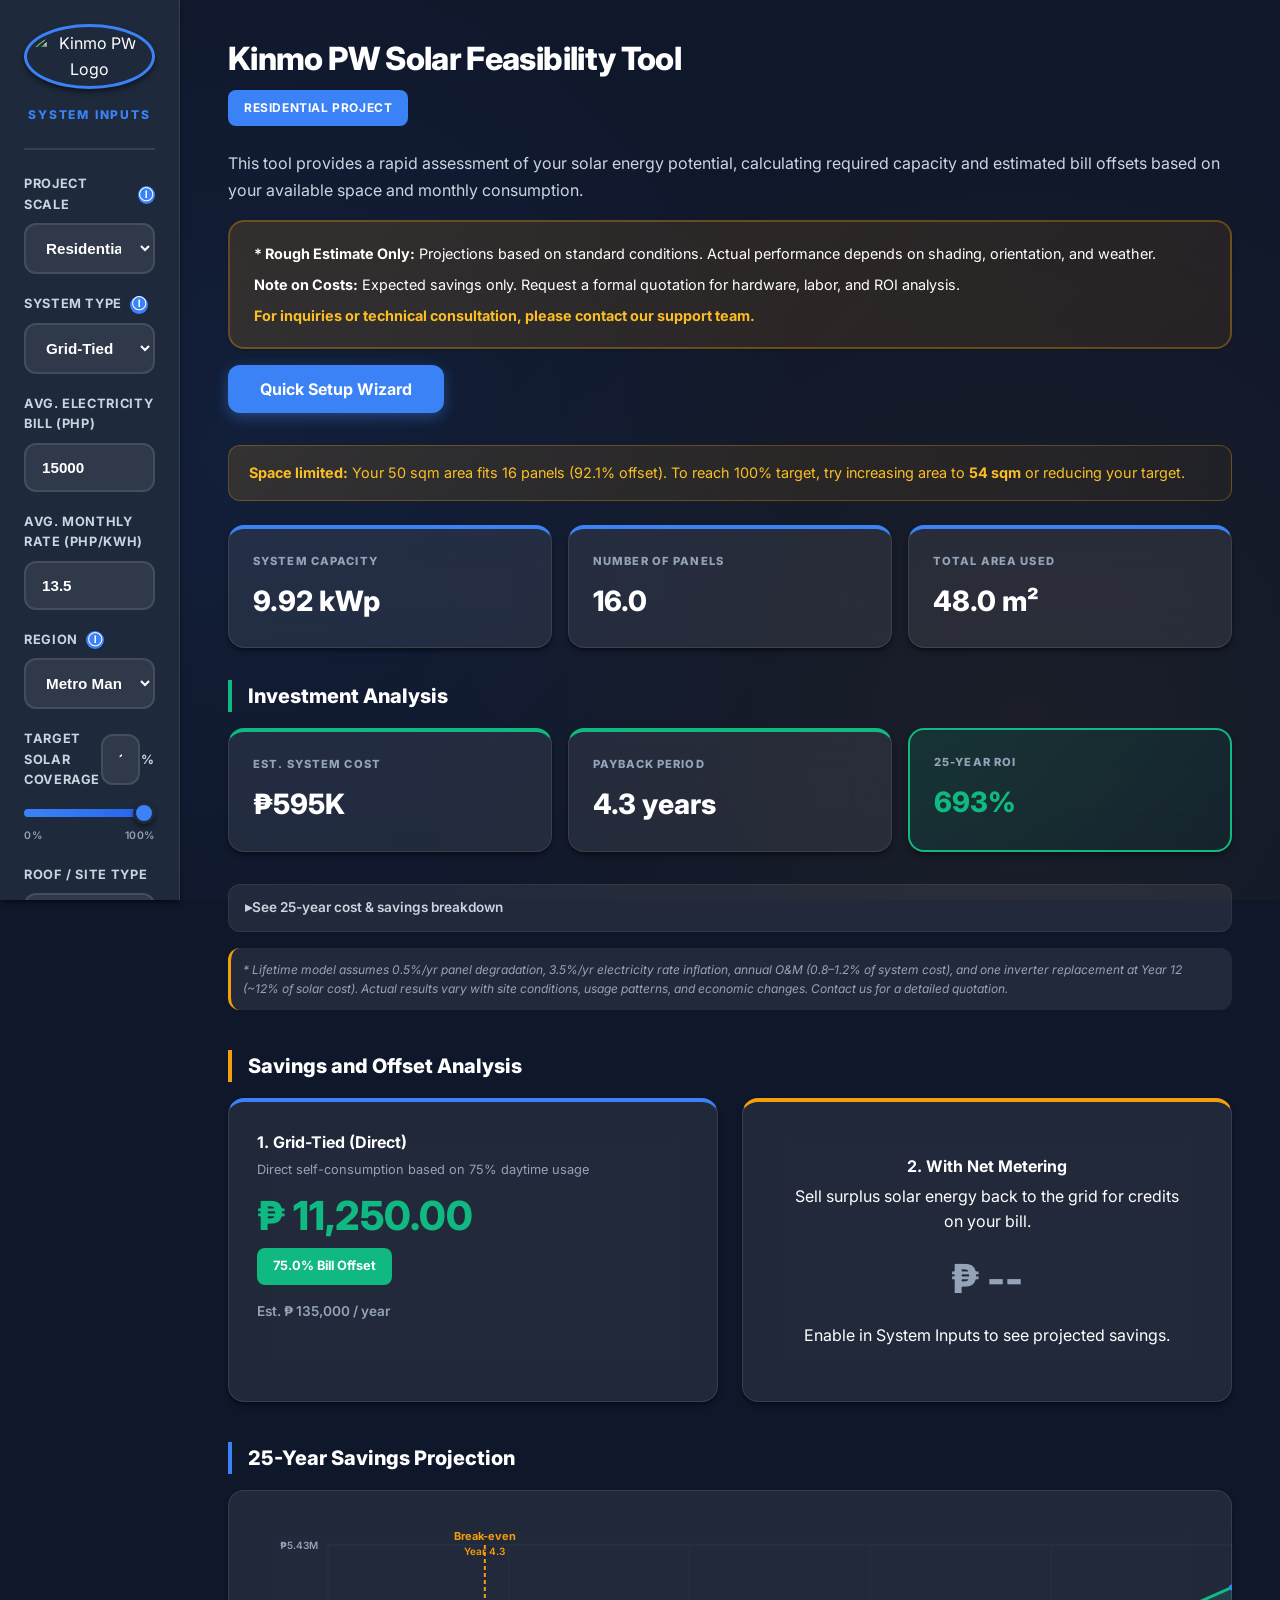
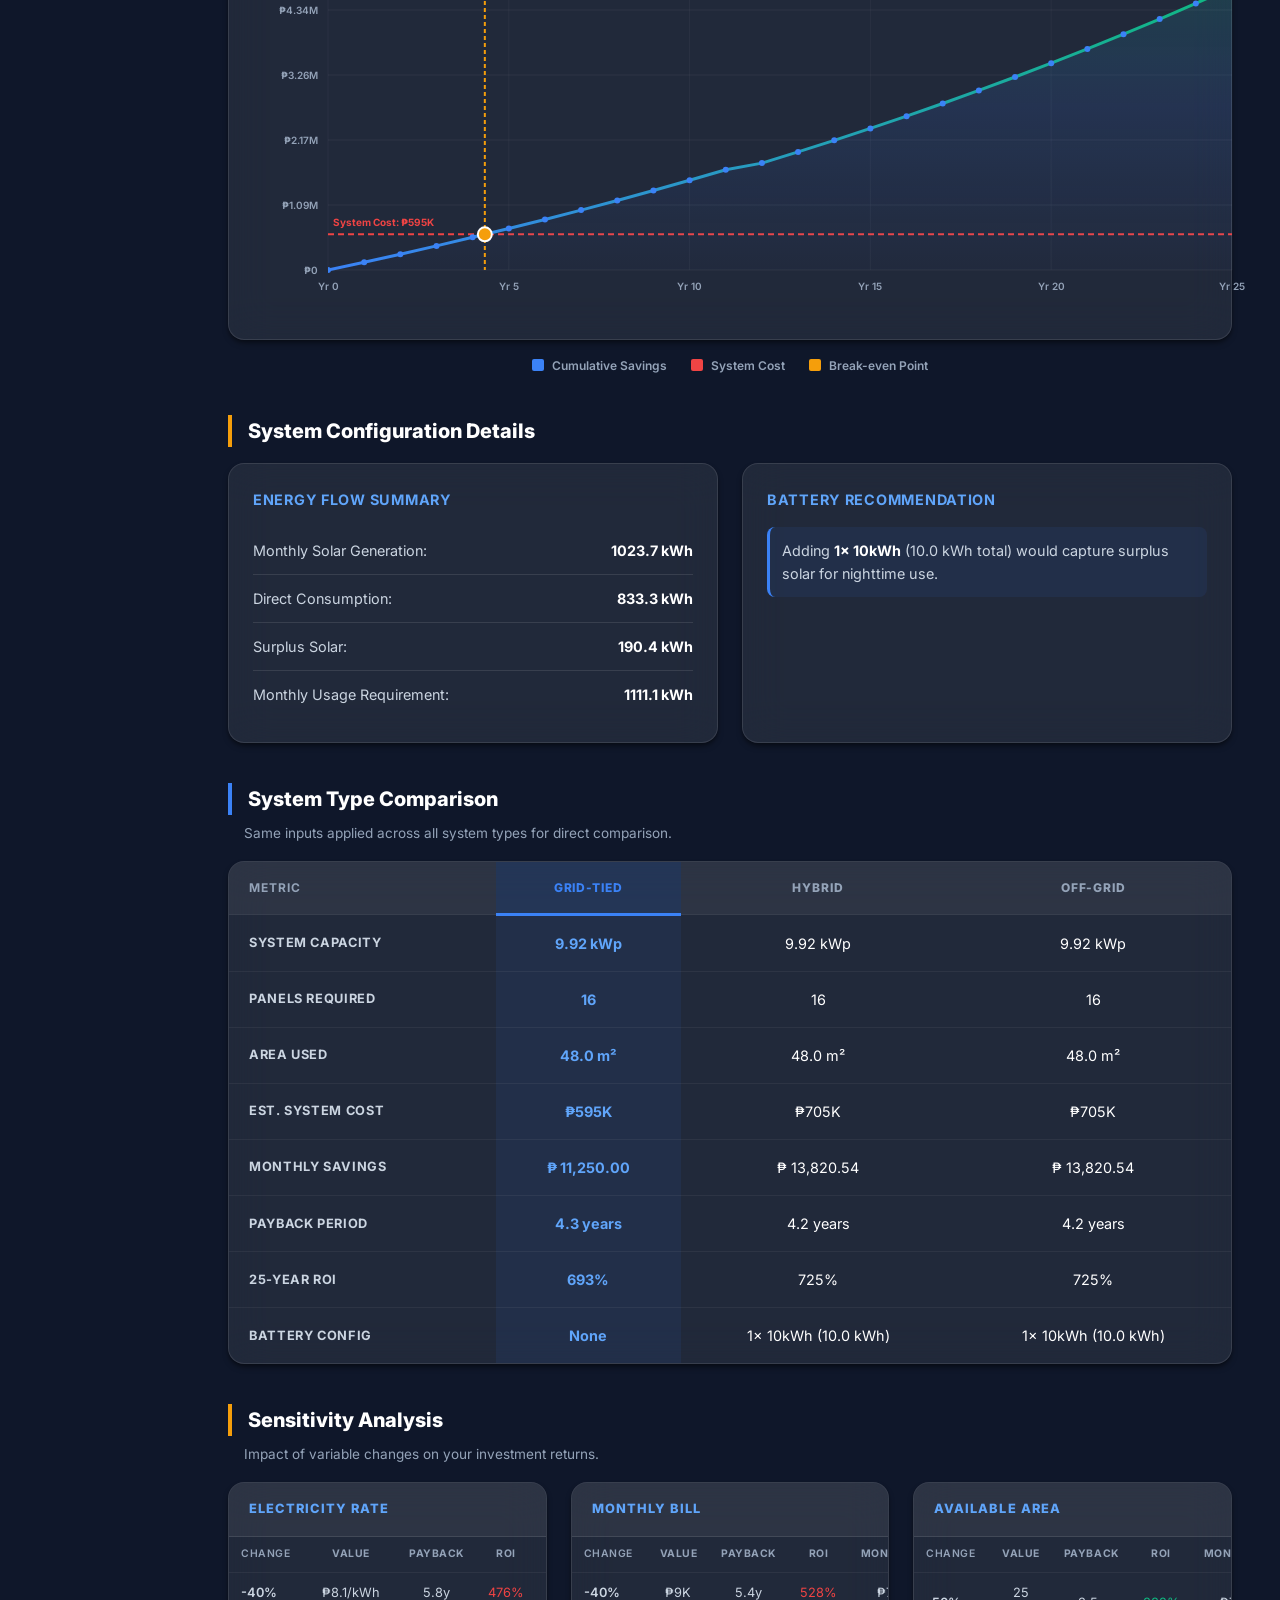
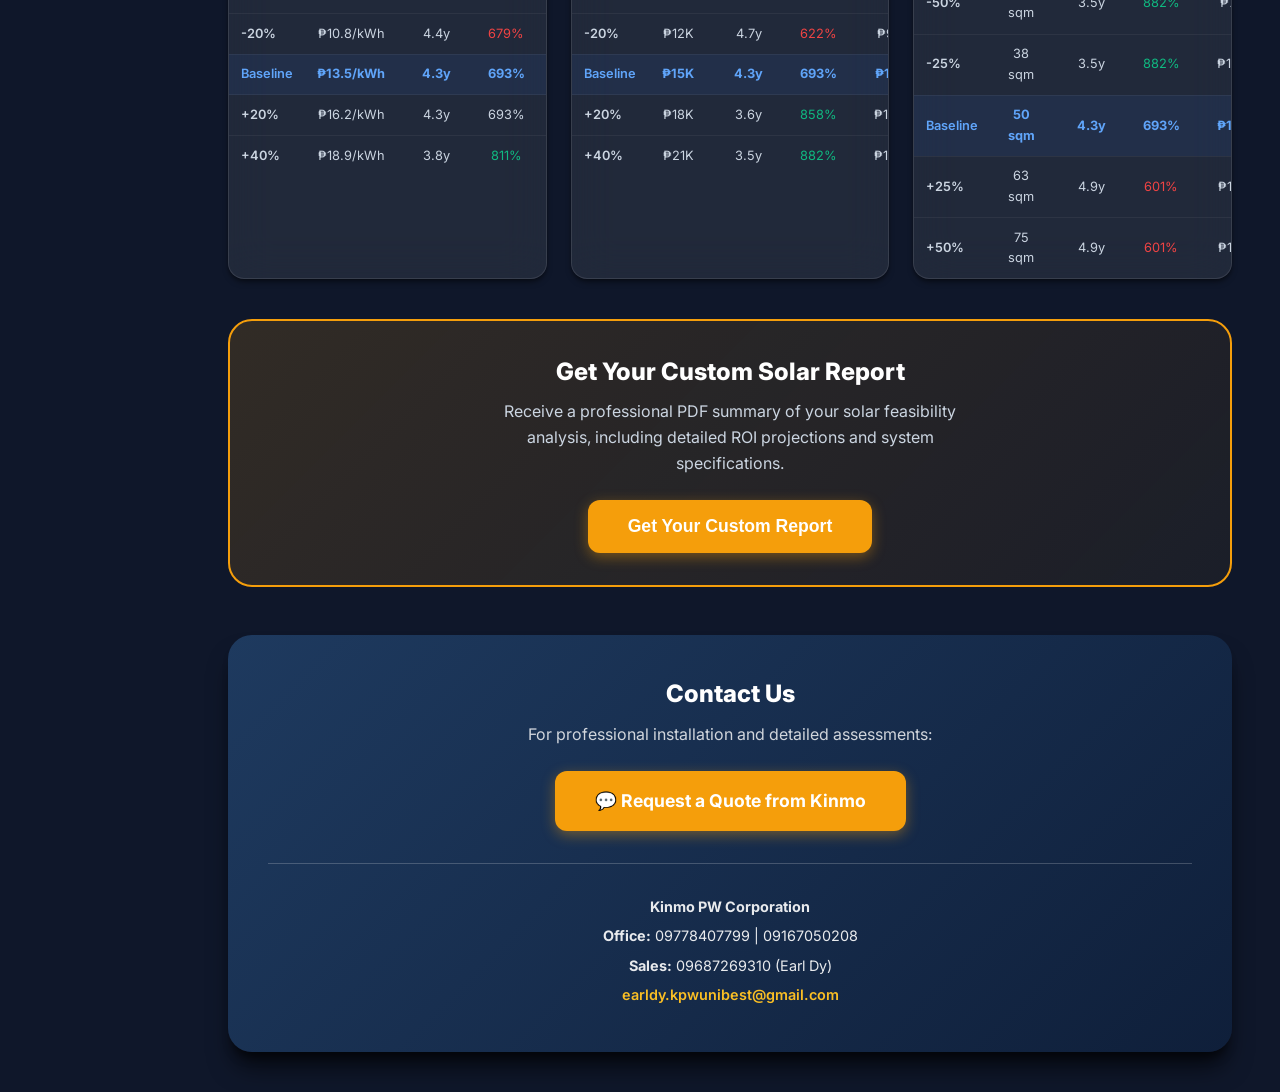
==== index.html @ 160f083a "Add 25-year cost breakdown UI and Regional PSH selector Lifetime breakdown: - New collapsible sectio" ====
<!DOCTYPE html>
<html lang="en">

<head>
    <meta charset="UTF-8">
    <meta name="viewport" content="width=device-width, initial-scale=1.0">
    <title>Solar Feasibility & Requirement Tool | Kinmo PW</title>
    <link rel="preconnect" href="https://fonts.googleapis.com">
    <link rel="preconnect" href="https://fonts.gstatic.com" crossorigin>
    <link href="https://fonts.googleapis.com/css2?family=Inter:wght@300;400;500;600;700;800&display=swap"
        rel="stylesheet">
    <link rel="stylesheet" href="style.css">
    <meta name="description"
        content="Rapid assessment of your solar energy potential, calculating required capacity and estimated bill offsets.">
</head>

<body>
    <div class="sidebar-overlay" id="sidebarOverlay"></div>
    <div class="app-container">
        <!-- Mobile Toggle Button -->
        <button class="mobile-toggle" id="mobileToggle" aria-label="Toggle sidebar">
            ⚙️
        </button>
        <!-- Sidebar -->
        <aside class="sidebar" role="complementary" aria-label="System configuration inputs">
            <div class="sidebar-header">
                <div class="logo-container">
                    <img src="logo.png" alt="Kinmo PW Logo" class="logo">
                </div>
                <h2>System Inputs</h2>
            </div>

            <div class="sidebar-content">
                <div class="input-group">
                    <label for="projectScale">
                        Project Scale
                        <span class="tooltip-icon" tabindex="0" role="button" aria-label="Choose the category that best fits your energy needs" data-tooltip="Choose the category that best fits your energy needs">ⓘ</span>
                    </label>
                    <select id="projectScale" aria-label="Project scale category">
                        <option value="Residential">Residential (up to 20kWp)</option>
                        <option value="C&I">C&I (21-300kWp)</option>
                        <option value="Utility Scale">Utility Scale (>300kWp)</option>
                    </select>
                </div>

                <div class="input-group">
                    <label for="systemType">
                        System Type
                        <span class="tooltip-icon" tabindex="0" role="button" aria-label="Grid-Tied: Connected to utility grid. Hybrid: Grid + Battery. Off-Grid: Fully independent" data-tooltip="Grid-Tied: Connected to utility grid | Hybrid: Grid + Battery | Off-Grid: Fully independent">ⓘ</span>
                    </label>
                    <select id="systemType" aria-label="Solar system type">
                        <option value="Grid-Tied">Grid-Tied</option>
                        <option value="Hybrid">Hybrid</option>
                        <option value="Off-Grid">Off-Grid</option>
                    </select>
                </div>

                <div class="input-group">
                    <label for="bill">Avg. Electricity Bill (PHP)</label>
                    <div class="number-input-wrapper">
                        <input type="number" id="bill" value="15000" step="500" min="0" aria-label="Average monthly electricity bill in Philippine Pesos">
                        <button class="clear-input" data-target="bill" aria-label="Clear bill value">×</button>
                    </div>
                </div>

                <div class="input-group">
                    <label for="rate">Avg. Monthly Rate (PHP/kWh)</label>
                    <div class="number-input-wrapper">
                        <input type="number" id="rate" value="13.5" step="0.1" min="1" aria-label="Average electricity rate per kilowatt-hour">
                        <button class="clear-input" data-target="rate" aria-label="Clear rate value">×</button>
                    </div>
                </div>

                <div class="input-group">
                    <label for="region">
                        Region
                        <span class="tooltip-icon" tabindex="0" role="button" aria-label="Affects peak sun hours used in solar generation calculations" data-tooltip="Affects peak sun hours (PSH) used in solar generation calculations">ⓘ</span>
                    </label>
                    <select id="region" aria-label="Project region for solar irradiance">
                        <option value="metro_manila">Metro Manila (PSH 4.3)</option>
                        <option value="northern_luzon">Northern Luzon (PSH 4.3)</option>
                        <option value="cordillera">Baguio / Cordillera (PSH 3.8)</option>
                        <option value="central_luzon">Central Luzon (PSH 4.4)</option>
                        <option value="southern_luzon">Southern Luzon (PSH 4.5)</option>
                        <option value="visayas">Visayas (PSH 4.8)</option>
                        <option value="mindanao">Mindanao (PSH 5.0)</option>
                    </select>
                </div>

                <div class="input-group" id="solarTargetGroup">
                    <label for="solarTarget">Target Solar Coverage <input type="number" id="solarTargetVal" class="inline-range-input" value="100" min="0" max="100" step="1" aria-label="Target solar coverage value">%</label>
                    <input type="range" id="solarTarget" min="0" max="100" value="100" aria-label="Target solar coverage percentage" aria-valuemin="0" aria-valuemax="100" aria-valuenow="100">
                    <div class="range-labels"><span>0%</span><span>100%</span></div>
                    <div class="info-box hidden" id="offGridInfo">Off-Grid systems require 100% target coverage.</div>
                </div>

                <div class="input-group">
                    <label for="roofType">Roof / Site Type</label>
                    <select id="roofType" aria-label="Building or site type for area estimation">
                        <option value="custom">I know my area</option>
                        <option value="bungalow">Bungalow (~80 sqm)</option>
                        <option value="2story">2-Story House (~50 sqm)</option>
                        <option value="townhouse">Townhouse (~35 sqm)</option>
                        <option value="condo">Apartment / Condo (~20 sqm)</option>
                    </select>
                </div>
                <div class="input-group">
                    <label for="area">Available Roof/Land Area (sqm)</label>
                    <div class="number-input-wrapper">
                        <input type="number" id="area" value="50" step="5" min="0" aria-label="Available installation area in square meters">
                        <button class="clear-input" data-target="area" aria-label="Clear area value">×</button>
                    </div>
                    <small class="help-text" id="recommendedArea"></small>
                </div>

                <div class="input-group">
                    <label for="wattage">
                        PV Module Wattage (Wp)
                        <span class="tooltip-icon" tabindex="0" role="button" aria-label="Power rating of each solar panel. Modern panels typically range from 400-700W" data-tooltip="Power rating of each solar panel. Modern panels typically range from 400-700W">ⓘ</span>
                    </label>
                    <input type="number" id="wattage" value="620" step="10" min="100" aria-label="Solar panel wattage in watts peak">
                </div>

                <div class="input-group" id="daytimeLoadGroup">
                    <label for="daytimeLoad">Daytime Load Split <input type="number" id="daytimeLoadVal" class="inline-range-input" value="75" min="0" max="100" step="1" aria-label="Daytime load split value">%</label>
                    <input type="range" id="daytimeLoad" min="0" max="100" value="75" aria-label="Percentage of electricity used during daytime" aria-valuemin="0" aria-valuemax="100" aria-valuenow="75">
                    <div class="range-labels"><span>0%</span><span>100%</span></div>
                    <small class="help-text">Percentage of usage during sun hours (8am-4pm).</small>
                </div>

                <div class="input-group hidden" id="shiftGroup">
                    <label>Operating Shifts</label>
                    <div class="shift-selector" role="radiogroup" aria-label="Number of operating shifts">
                        <div class="shift-option active" data-shift="1" tabindex="0" role="radio" aria-checked="true" aria-label="1 shift, 8 hours">
                            1 Shift
                            <small>8 hours</small>
                        </div>
                        <div class="shift-option" data-shift="2" tabindex="0" role="radio" aria-checked="false" aria-label="2 shifts, 16 hours">
                            2 Shifts
                            <small>16 hours</small>
                        </div>
                        <div class="shift-option" data-shift="3" tabindex="0" role="radio" aria-checked="false" aria-label="3 shifts, 24 hours">
                            3 Shifts
                            <small>24 hours</small>
                        </div>
                    </div>
                    <small class="help-text">1 shift typically starts at 6am. Percentages account for peak sun hours (8am-4pm) plus extended generation during late afternoon that continues post-shift.</small>
                </div>

                <div class="info-panel panel-size">
                    <p>Panel Size: <strong>3.0 sqm</strong></p>
                    <small>(Includes spacing and constraints)</small>
                </div>

                <!-- Battery Section -->
                <div id="batterySection" class="hidden">
                    <hr>
                    <h3>Battery Configuration</h3>
                    <div class="input-group">
                        <label for="backupHours">Backup Duration <input type="number" id="backupHoursVal" class="inline-range-input" value="4" min="1" max="24" step="1" aria-label="Backup duration value"> Hours</label>
                        <input type="range" id="backupHours" min="1" max="24" value="4" aria-label="Battery backup duration in hours" aria-valuemin="1" aria-valuemax="24" aria-valuenow="4">
                        <div class="range-labels"><span>1h</span><span>24h</span></div>
                    </div>
                    <div class="input-group hidden">
                        <label for="batteryUnit">Battery Unit Size</label>
                        <select id="batteryUnit" aria-label="Battery unit size"></select>
                    </div>
                    <small class="help-text" style="display:block; margin-top:-0.5rem;">System automatically selects optimal battery configuration.</small>
                </div>

                <!-- Advanced Features -->
                <div id="advancedSection">
                    <hr>
                    <h3>Advanced Features</h3>
                    <div class="checkbox-group">
                        <input type="checkbox" id="enableNetMetering" aria-label="Enable net metering to sell surplus power back to the grid">
                        <label for="enableNetMetering">Enable Net Metering</label>
                    </div>
                    <div class="input-group hidden" id="genChargeGroup">
                        <label for="genCharge">Avg. Generation Charge (PHP/kWh)</label>
                        <input type="number" id="genCharge" value="5.5" step="0.1" min="0" aria-label="Average generation charge rate">
                        <small class="help-text">Rate utility buys your excess power.</small>
                    </div>
                </div>

                <!-- Action Buttons -->
                <div class="sidebar-actions">
                    <button class="btn-reset" id="btnReset" aria-label="Reset all inputs to default values">Reset to Defaults</button>
                    <button class="btn-share" id="btnShare" aria-label="Copy shareable link to clipboard">Share Config</button>
                </div>
            </div>
        </aside>

        <!-- Main Content -->
        <main class="main-content" role="main">
            <header class="main-header">
                <h1>Kinmo PW Solar Feasibility Tool</h1>
                <div class="project-tag" id="displayProjectScale">Residential Project</div>
            </header>

            <div class="intro-box">
                <p>This tool provides a rapid assessment of your solar energy potential, calculating required capacity
                    and estimated bill offsets based on your available space and monthly consumption.</p>

                <div class="alert-box warning">
                    <p><strong>* Rough Estimate Only:</strong> Projections based on standard conditions. Actual
                        performance depends on shading, orientation, and weather.</p>
                    <p><strong>Note on Costs:</strong> Expected savings only. Request a formal quotation for hardware,
                        labor, and ROI analysis.</p>
                    <p class="contact-highlight">For inquiries or technical consultation, please contact our support
                        team.</p>
                </div>
                <button class="btn-wizard" id="btnWizard" aria-label="Open quick setup wizard">Quick Setup Wizard</button>
            </div>

            <div id="statusAlerts" aria-live="polite" role="status"></div>

            <!-- Primary Metrics -->
            <div class="metrics-grid">
                <div class="metric-card">
                    <span class="metric-label">System Capacity</span>
                    <span class="metric-value" id="resCapacity">0.00 kWp</span>
                </div>
                <div class="metric-card">
                    <span class="metric-label">Number of Panels</span>
                    <span class="metric-value" id="resPanels">0</span>
                </div>
                <div class="metric-card">
                    <span class="metric-label">Total Area Used</span>
                    <span class="metric-value" id="resArea">0.0 m²</span>
                </div>
                <div class="metric-card hidden" id="resStorageCard">
                    <span class="metric-label">Total Storage</span>
                    <span class="metric-value" id="resStorage">0.0 kWh</span>
                </div>
            </div>

            <!-- Investment Analysis -->
            <section class="roi-section">
                <h3>Investment Analysis</h3>
                <div class="metrics-grid roi-grid">
                    <div class="metric-card roi-card">
                        <span class="metric-label">Est. System Cost</span>
                        <span class="metric-value" id="resSystemCost">₱0</span>
                        <small class="cost-breakdown hidden" id="resCostBreakdown"></small>
                    </div>
                    <div class="metric-card roi-card">
                        <span class="metric-label">Payback Period</span>
                        <span class="metric-value" id="resPayback">0 years</span>
                    </div>
                    <div class="metric-card roi-card highlight">
                        <span class="metric-label">25-Year ROI</span>
                        <span class="metric-value" id="resROI">0%</span>
                    </div>
                </div>
                <details class="lifetime-breakdown" id="lifetimeBreakdown">
                    <summary>See 25-year cost & savings breakdown</summary>
                    <div class="breakdown-grid" id="breakdownContent"></div>
                </details>
                <p class="roi-disclaimer">* Lifetime model assumes 0.5%/yr panel degradation, 3.5%/yr electricity rate inflation, annual O&amp;M (0.8–1.2% of system cost), and one inverter replacement at Year 12 (~12% of solar cost). Actual results vary with site conditions, usage patterns, and economic changes. Contact us for a detailed quotation.</p>
            </section>

            <section class="analysis-section">
                <h3>Savings and Offset Analysis</h3>
                <div class="results-grid">
                    <div class="result-card primary" id="cardScenario1">
                        <h4 id="sc1Title">1. Grid-Tied (Direct)</h4>
                        <p class="sc-desc" id="sc1Desc">Direct self-consumption based on 30% daytime load</p>
                        <div class="savings-value" id="sc1Monthly">₱ 0.00</div>
                        <div class="offset-badge" id="sc1Offset">0.0% Bill Offset</div>
                        <div class="yearly-est" id="sc1Yearly">Est. ₱ 0 / year</div>
                    </div>

                    <div class="result-card secondary" id="cardScenario2">
                        <div id="sc2Active">
                            <h4 id="sc2Title">2. With Net Metering</h4>
                            <p class="sc-desc" id="sc2Desc">Exporting surplus energy to the grid</p>
                            <div class="savings-value" id="sc2Monthly">₱ 0.00</div>
                            <div class="offset-badge" id="sc2Offset">0.0% Total Offset</div>
                            <div class="yearly-est" id="sc2Yearly">Est. ₱ 0 / year</div>
                        </div>
                        <div id="sc2Disabled" class="disabled-msg hidden">
                            <h4>2. With Net Metering</h4>
                            <p>Sell surplus solar energy back to the grid for credits on your bill.</p>
                            <div class="savings-placeholder">₱ --</div>
                            <p>Enable in System Inputs to see projected savings.</p>
                        </div>
                        <div id="sc2OffGrid" class="off-grid-msg hidden">
                            <h4>Off-Grid System Note</h4>
                            <p>Full independence from the grid. No utility connection needed.</p>
                            <div class="off-grid-badge">Off-Grid</div>
                            <p>Relies 100% on PV + Battery storage.</p>
                        </div>
                    </div>
                </div>
            </section>

            <!-- Savings Projection Chart -->
            <section class="chart-section" id="chartSection">
                <h3>25-Year Savings Projection</h3>
                <div class="chart-container">
                    <canvas id="savingsChart" aria-label="Chart showing cumulative savings vs system cost over 15 years" role="img"></canvas>
                </div>
                <div class="chart-legend">
                    <span class="legend-item legend-savings">Cumulative Savings</span>
                    <span class="legend-item legend-cost">System Cost</span>
                    <span class="legend-item legend-breakeven">Break-even Point</span>
                </div>
            </section>

            <section class="details-section">
                <h3>System Configuration Details</h3>
                <div class="details-grid">
                    <div class="details-box">
                        <h5>Energy Flow Summary</h5>
                        <ul>
                            <li>Monthly Solar Generation: <strong id="detMonthlyGen">0.0 kWh</strong></li>
                            <li>Direct Consumption: <strong id="detDirectCons">0.0 kWh</strong></li>
                            <li id="detSurplusRow">Surplus Solar: <strong id="detSurplus">0.0 kWh</strong></li>
                            <li>Monthly Usage Requirement: <strong id="detMonthlyReq">0.0 kWh</strong></li>
                        </ul>
                    </div>
                    <div class="details-box">
                        <h5 id="detConfigTitle">Battery Recommendation</h5>
                        <div id="detConfigContent"></div>
                    </div>
                </div>
            </section>

            <!-- System Comparison -->
            <section class="comparison-section" id="comparisonSection">
                <h3>System Type Comparison</h3>
                <p class="section-subtitle">Same inputs applied across all system types for direct comparison.</p>
                <div class="comparison-table-wrapper">
                    <table class="comparison-table" id="comparisonTable" role="table" aria-label="Comparison of Grid-Tied, Hybrid, and Off-Grid system types">
                        <thead>
                            <tr>
                                <th scope="col">Metric</th>
                                <th scope="col" id="compColGridTied">Grid-Tied</th>
                                <th scope="col" id="compColHybrid">Hybrid</th>
                                <th scope="col" id="compColOffGrid">Off-Grid</th>
                            </tr>
                        </thead>
                        <tbody id="comparisonBody"></tbody>
                    </table>
                </div>
            </section>

            <!-- Sensitivity Analysis -->
            <section class="sensitivity-section" id="sensitivitySection">
                <h3>Sensitivity Analysis</h3>
                <p class="section-subtitle">Impact of variable changes on your investment returns.</p>
                <div class="sensitivity-grid" id="sensitivityGrid"></div>
            </section>

            <!-- Get Custom Report CTA -->
            <section class="report-cta-section">
                <div class="report-cta-box">
                    <h3>Get Your Custom Solar Report</h3>
                    <p>Receive a professional PDF summary of your solar feasibility analysis, including detailed ROI projections and system specifications.</p>
                    <button class="btn-report" id="btnGetReport">
                        Get Your Custom Report
                    </button>
                </div>
            </section>

            <footer class="app-footer">
                <h3>Contact Us</h3>
                <p>For professional installation and detailed assessments:</p>
                <a href="https://www.facebook.com/messages/t/kinmopwcorporation?text=Hello!%20I%20used%20your%20Solar%20Feasibility%20Tool%20and%20would%20like%20to%20request%20a%20quote."
                    class="btn-cta" target="_blank" rel="noopener noreferrer">
                    💬 Request a Quote from Kinmo
                </a>
                <div class="contact-info">
                    <p><strong>Kinmo PW Corporation</strong></p>
                    <p><strong>Office:</strong> 09778407799 | 09167050208</p>
                    <p><strong>Sales:</strong> 09687269310 (Earl Dy)</p>
                    <p><a href="mailto:earldy.kpwunibest@gmail.com">earldy.kpwunibest@gmail.com</a></p>
                </div>
            </footer>
        </main>
    </div>

    <!-- Report Request Modal -->
    <div class="modal-overlay" id="reportModal" role="dialog" aria-modal="true" aria-labelledby="modalTitle">
        <div class="modal-content">
            <button class="modal-close" id="modalClose" aria-label="Close modal">&times;</button>
            <h3 id="modalTitle">Get Your Custom Solar Report</h3>
            <p>Enter your details below and we'll send you a professional PDF summary of your solar feasibility analysis.</p>
            <form id="reportForm">
                <!-- Honeypot field - hidden from real users -->
                <div class="sr-only" aria-hidden="true">
                    <label for="website_url">Website</label>
                    <input type="text" id="website_url" name="website_url" tabindex="-1" autocomplete="off">
                </div>
                <div class="form-group">
                    <label for="customerName">Full Name *</label>
                    <input type="text" id="customerName" name="customerName" required placeholder="Juan Dela Cruz">
                </div>
                <div class="form-group">
                    <label for="customerEmail">Email Address *</label>
                    <input type="email" id="customerEmail" name="customerEmail" required placeholder="juan@example.com">
                </div>
                <div class="form-group">
                    <label for="customerPhone">Phone Number</label>
                    <input type="tel" id="customerPhone" name="customerPhone" placeholder="09XX XXX XXXX">
                </div>
                <div class="form-group">
                    <label for="customerLocation">Location / City</label>
                    <input type="text" id="customerLocation" name="customerLocation" placeholder="Manila, Philippines">
                </div>
                <div class="form-actions">
                    <button type="submit" class="btn-submit" id="btnSubmitReport">
                        <span id="btnSubmitText">Send My Report</span>
                        <span id="btnSubmitLoading" class="hidden">Generating...</span>
                    </button>
                </div>
                <p class="form-disclaimer">By submitting, you agree to be contacted by Kinmo PW regarding your solar inquiry.</p>
            </form>
            <div id="reportSuccess" class="hidden">
                <div class="success-icon">&#10004;</div>
                <h4>Report Sent Successfully!</h4>
                <p>Check your email for your custom solar feasibility report. Our team may also reach out to discuss your project.</p>
                <button class="btn-close-modal" id="btnCloseSuccess">Close</button>
            </div>
        </div>
    </div>

    <!-- Setup Wizard Modal -->
    <div class="modal-overlay wizard-overlay" id="wizardModal" role="dialog" aria-modal="true" aria-labelledby="wizardTitle">
        <div class="wizard-content">
            <button class="modal-close wizard-close" id="wizardClose" aria-label="Close wizard">&times;</button>
            <h3 id="wizardTitle">Quick Setup Wizard</h3>

            <div class="wizard-progress" role="progressbar" aria-valuemin="1" aria-valuemax="6" aria-valuenow="1">
                <div class="wizard-progress-bar" id="wizardProgressBar"></div>
                <div class="wizard-steps-indicator">
                    <span class="wizard-dot active" data-step="1">1</span>
                    <span class="wizard-dot" data-step="2">2</span>
                    <span class="wizard-dot" data-step="3">3</span>
                    <span class="wizard-dot" data-step="4">4</span>
                    <span class="wizard-dot" data-step="5">5</span>
                    <span class="wizard-dot" data-step="6">6</span>
                </div>
            </div>

            <!-- Step 1: Project Scale -->
            <div class="wizard-step active" id="wizStep1" role="group" aria-labelledby="wizStep1Title">
                <h4 id="wizStep1Title">What type of project is this?</h4>
                <p>Select the scale that best matches your energy needs.</p>
                <div class="wizard-options">
                    <button class="wizard-option selected" data-field="projectScale" data-value="Residential">
                        <strong>Residential</strong>
                        <small>Up to 20kWp — homes and small buildings</small>
                    </button>
                    <button class="wizard-option" data-field="projectScale" data-value="C&I">
                        <strong>Commercial & Industrial</strong>
                        <small>21-300kWp — offices, factories, warehouses</small>
                    </button>
                    <button class="wizard-option" data-field="projectScale" data-value="Utility Scale">
                        <strong>Utility Scale</strong>
                        <small>>300kWp — large-scale solar farms</small>
                    </button>
                </div>
            </div>

            <!-- Step 2: System Type -->
            <div class="wizard-step" id="wizStep2" role="group" aria-labelledby="wizStep2Title">
                <h4 id="wizStep2Title">Choose your system type</h4>
                <p>How do you want your solar system configured?</p>
                <div class="wizard-options">
                    <button class="wizard-option selected" data-field="systemType" data-value="Grid-Tied">
                        <strong>Grid-Tied</strong>
                        <small>Connected to utility grid, lowest cost, no battery needed</small>
                    </button>
                    <button class="wizard-option" data-field="systemType" data-value="Hybrid">
                        <strong>Hybrid</strong>
                        <small>Grid + Battery backup for power outages</small>
                    </button>
                    <button class="wizard-option" data-field="systemType" data-value="Off-Grid">
                        <strong>Off-Grid</strong>
                        <small>Fully independent, requires battery storage</small>
                    </button>
                </div>
            </div>

            <!-- Step 3: Financial -->
            <div class="wizard-step" id="wizStep3" role="group" aria-labelledby="wizStep3Title">
                <h4 id="wizStep3Title">Your electricity details</h4>
                <p>Enter your current electricity bill and rate.</p>
                <div class="wizard-inputs">
                    <div class="wizard-input-group">
                        <label for="wizBill">Monthly Bill (PHP)</label>
                        <input type="number" id="wizBill" value="15000" step="500" min="0">
                    </div>
                    <div class="wizard-input-group">
                        <label for="wizRate">Rate (PHP/kWh)</label>
                        <input type="number" id="wizRate" value="13.5" step="0.1" min="1">
                    </div>
                    <div class="wizard-input-group">
                        <label for="wizRegion">Region</label>
                        <select id="wizRegion">
                            <option value="metro_manila">Metro Manila</option>
                            <option value="northern_luzon">Northern Luzon</option>
                            <option value="cordillera">Baguio / Cordillera</option>
                            <option value="central_luzon">Central Luzon</option>
                            <option value="southern_luzon">Southern Luzon</option>
                            <option value="visayas">Visayas</option>
                            <option value="mindanao">Mindanao</option>
                        </select>
                    </div>
                </div>
            </div>

            <!-- Step 4: Physical -->
            <div class="wizard-step" id="wizStep4" role="group" aria-labelledby="wizStep4Title">
                <h4 id="wizStep4Title">Physical constraints</h4>
                <p>Tell us about your available space and panel preference.</p>
                <div class="wizard-inputs">
                    <div class="wizard-input-group">
                        <label for="wizRoofType">Roof / Site Type</label>
                        <select id="wizRoofType">
                            <option value="custom">I know my area</option>
                            <option value="bungalow">Bungalow (~80 sqm)</option>
                            <option value="2story">2-Story House (~50 sqm)</option>
                            <option value="townhouse">Townhouse (~35 sqm)</option>
                            <option value="condo">Apartment / Condo (~20 sqm)</option>
                        </select>
                    </div>
                    <div class="wizard-input-group">
                        <label for="wizArea">Available Area (sqm)</label>
                        <input type="number" id="wizArea" value="50" step="5" min="0">
                        <small class="help-text" id="wizRecommendedArea"></small>
                    </div>
                    <div class="wizard-input-group">
                        <label for="wizWattage">Panel Wattage (Wp)</label>
                        <input type="number" id="wizWattage" value="620" step="10" min="100">
                    </div>
                </div>
            </div>

            <!-- Step 5: Advanced -->
            <div class="wizard-step" id="wizStep5" role="group" aria-labelledby="wizStep5Title">
                <h4 id="wizStep5Title">Advanced options</h4>
                <p>Fine-tune your analysis or keep the defaults.</p>
                <div class="wizard-inputs">
                    <div class="wizard-input-group">
                        <label for="wizSolarTarget">Solar Coverage Target: <span id="wizSolarTargetVal">100</span>%</label>
                        <input type="range" id="wizSolarTarget" min="0" max="100" value="100">
                    </div>
                    <div class="wizard-input-group">
                        <label for="wizDaytimeLoad">Daytime Load: <span id="wizDaytimeLoadVal">75</span>%</label>
                        <input type="range" id="wizDaytimeLoad" min="0" max="100" value="75">
                    </div>
                    <div class="wizard-input-group hidden" id="wizBatteryGroup">
                        <label for="wizBackupHours">Backup Hours: <span id="wizBackupHoursVal">4</span>h</label>
                        <input type="range" id="wizBackupHours" min="1" max="24" value="4">
                    </div>
                    <div class="wizard-input-group">
                        <label class="wizard-checkbox">
                            <input type="checkbox" id="wizNetMetering">
                            Enable Net Metering
                        </label>
                    </div>
                </div>
            </div>

            <!-- Step 6: Summary -->
            <div class="wizard-step" id="wizStep6" role="group" aria-labelledby="wizStep6Title">
                <h4 id="wizStep6Title">Your Configuration Summary</h4>
                <div class="wizard-summary" id="wizardSummary"></div>
            </div>

            <!-- Navigation -->
            <div class="wizard-nav">
                <button class="wizard-btn wizard-prev" id="wizPrev" disabled>Previous</button>
                <button class="wizard-btn wizard-next" id="wizNext">Next</button>
                <button class="wizard-btn wizard-finish hidden" id="wizFinish">View Full Analysis</button>
            </div>
        </div>
    </div>

    <script src="https://cdn.jsdelivr.net/npm/@emailjs/browser@4/dist/email.min.js"></script>
    <script src="script.js"></script>
</body>

</html>
---- style.css ----
:root {
    /* Premium Dark Solar Energy Color Palette */
    --primary: #3b82f6;
    --primary-light: #60a5fa;
    --primary-dark: #2563eb;
    --accent: #f59e0b;
    --accent-light: #fbbf24;
    --accent-dark: #d97706;
    --success: #10b981;
    --success-light: #34d399;
    --danger: #ef4444;

    --bg-main: #0f172a;
    --bg-secondary: #1e293b;
    --bg-card: rgba(255, 255, 255, 0.08);
    --bg-subtle: rgba(255, 255, 255, 0.05);
    --text-primary: #ffffff;
    --text-secondary: #cbd5e1;
    --text-muted: #94a3b8;
    --border-color: rgba(255, 255, 255, 0.1);
    --border-light: rgba(255, 255, 255, 0.05);

    --shadow-sm: 0 1px 2px rgba(0, 0, 0, 0.3);
    --shadow-md: 0 4px 6px -1px rgba(0, 0, 0, 0.4), 0 2px 4px -1px rgba(0, 0, 0, 0.3);
    --shadow-lg: 0 10px 15px -3px rgba(0, 0, 0, 0.5), 0 4px 6px -2px rgba(0, 0, 0, 0.4);
    --shadow-xl: 0 20px 25px -5px rgba(0, 0, 0, 0.6), 0 10px 10px -5px rgba(0, 0, 0, 0.5);

    --radius-sm: 8px;
    --radius-md: 12px;
    --radius-lg: 16px;
    --radius-xl: 24px;
}

* {
    margin: 0;
    padding: 0;
    box-sizing: border-box;
}

body {
    font-family: 'Inter', -apple-system, BlinkMacSystemFont, 'Segoe UI', sans-serif;
    background: var(--bg-main);
    background-image:
        radial-gradient(circle at 20% 50%, rgba(59, 130, 246, 0.08) 0%, transparent 50%),
        radial-gradient(circle at 80% 80%, rgba(245, 158, 11, 0.05) 0%, transparent 50%);
    background-attachment: fixed;
    color: var(--text-primary);
    line-height: 1.6;
    min-height: 100vh;
}

.app-container {
    display: flex;
    min-height: 100vh;
}

/* Screen reader only (honeypot etc.) */
.sr-only {
    position: absolute;
    width: 1px;
    height: 1px;
    padding: 0;
    margin: -1px;
    overflow: hidden;
    clip: rect(0, 0, 0, 0);
    white-space: nowrap;
    border: 0;
}

/* ==================== SIDEBAR ==================== */
.sidebar {
    width: 340px;
    background: var(--bg-secondary);
    backdrop-filter: blur(20px);
    border-right: 1px solid var(--border-color);
    padding: 1.5rem;
    height: 100vh;
    position: sticky;
    top: 0;
    overflow-y: auto;
    box-shadow: var(--shadow-md);
}

.sidebar::-webkit-scrollbar {
    width: 6px;
}

.sidebar::-webkit-scrollbar-track {
    background: var(--bg-subtle);
    border-radius: 10px;
}

.sidebar::-webkit-scrollbar-thumb {
    background: var(--primary);
    border-radius: 10px;
}

.sidebar-header {
    text-align: center;
    margin-bottom: 1.5rem;
    padding-bottom: 1.5rem;
    border-bottom: 2px solid var(--border-color);
}

.logo-container {
    margin-bottom: 1rem;
}

.logo {
    width: 80px;
    height: 80px;
    border-radius: 50%;
    border: 3px solid var(--primary);
    padding: 4px;
    box-shadow: var(--shadow-md);
    background: var(--bg-secondary);
}

.sidebar h2 {
    font-size: 0.75rem;
    text-transform: uppercase;
    letter-spacing: 0.15em;
    color: var(--primary);
    font-weight: 800;
}

.sidebar h3 {
    font-size: 0.7rem;
    text-transform: uppercase;
    letter-spacing: 0.12em;
    color: var(--primary);
    font-weight: 800;
    margin-bottom: 1rem;
    margin-top: 0.5rem;
}

.sidebar hr {
    border: none;
    height: 2px;
    background: var(--border-color);
    margin: 1.5rem 0;
}

/* Input Groups */
.input-group {
    margin-bottom: 1.25rem;
}

.input-group label {
    display: flex;
    align-items: center;
    font-size: 0.8rem;
    font-weight: 700;
    margin-bottom: 0.5rem;
    color: var(--text-secondary);
    text-transform: uppercase;
    letter-spacing: 0.05em;
}

.sidebar input[type="number"],
.sidebar select {
    width: 100%;
    padding: 0.875rem 1rem;
    border-radius: var(--radius-md);
    border: 2px solid var(--border-color);
    background: var(--bg-card);
    color: var(--text-primary);
    font-size: 0.95rem;
    font-weight: 600;
    transition: all 0.2s ease;
}

.sidebar input[type="number"]:hover,
.sidebar select:hover {
    border-color: var(--primary-light);
    background: rgba(255, 255, 255, 0.12);
}

.sidebar input[type="number"]:focus,
.sidebar select:focus {
    outline: none;
    border-color: var(--primary);
    background: rgba(255, 255, 255, 0.15);
    box-shadow: 0 0 0 3px rgba(59, 130, 246, 0.2);
}

/* Range Inputs */
.sidebar input[type="range"] {
    width: 100%;
    height: 8px;
    background: var(--bg-card);
    border-radius: 10px;
    border: none;
    cursor: pointer;
    -webkit-appearance: none;
    appearance: none;
}

.sidebar input[type="range"]::-webkit-slider-thumb {
    -webkit-appearance: none;
    width: 22px;
    height: 22px;
    border-radius: 50%;
    background: var(--primary);
    cursor: pointer;
    box-shadow: var(--shadow-md);
    border: 3px solid var(--bg-secondary);
    transition: all 0.2s ease;
}

.sidebar input[type="range"]::-webkit-slider-thumb:hover {
    background: var(--primary-light);
    transform: scale(1.1);
}

.sidebar input[type="range"]::-moz-range-thumb {
    width: 22px;
    height: 22px;
    border-radius: 50%;
    background: var(--primary);
    cursor: pointer;
    box-shadow: var(--shadow-md);
    border: 3px solid var(--bg-secondary);
}

/* Inline Range Input (tappable number beside slider label) */
.inline-range-input {
    width: 3ch;
    background: transparent;
    border: none;
    border-bottom: 1.5px dashed var(--text-muted);
    color: var(--primary);
    font-size: inherit;
    font-weight: 700;
    font-family: inherit;
    text-align: center;
    padding: 0 1px;
    margin: 0 1px;
    -moz-appearance: textfield;
    appearance: textfield;
    outline: none;
    transition: border-color 0.2s;
}
.inline-range-input::-webkit-outer-spin-button,
.inline-range-input::-webkit-inner-spin-button {
    -webkit-appearance: none;
    margin: 0;
}
.inline-range-input:focus {
    border-bottom-color: var(--primary);
    border-bottom-style: solid;
}

/* Range Labels (min/max) */
.range-labels {
    display: flex;
    justify-content: space-between;
    margin-top: 0.25rem;
    font-size: 0.65rem;
    color: var(--text-muted);
    font-weight: 600;
    letter-spacing: 0.05em;
}

/* Number Input Wrapper */
.number-input-wrapper {
    position: relative;
}

.clear-input {
    position: absolute;
    right: 10px;
    top: 50%;
    transform: translateY(-50%);
    background: var(--accent);
    border: none;
    color: white;
    font-size: 1rem;
    cursor: pointer;
    width: 44px;
    height: 44px;
    border-radius: 50%;
    display: none;
    align-items: center;
    justify-content: center;
    font-weight: 700;
    transition: all 0.2s ease;
}

.clear-input:hover {
    background: #dc2626;
}

.number-input-wrapper:hover .clear-input {
    display: flex;
}

.help-text {
    color: var(--text-muted);
    font-size: 0.7rem;
    margin-top: 0.4rem;
    display: block;
    font-style: italic;
}

/* Info Panel */
.info-panel {
    background: var(--bg-card);
    padding: 1rem;
    border-radius: var(--radius-md);
    border: 1px solid var(--border-color);
    margin-top: 0.5rem;
}

.info-panel p {
    margin: 0;
    color: var(--text-secondary);
    font-size: 0.85rem;
}

.info-panel small {
    color: var(--text-muted);
    font-size: 0.75rem;
}

/* Checkbox */
.checkbox-group {
    display: flex;
    align-items: center;
    gap: 0.75rem;
    padding: 0.75rem;
    background: var(--bg-card);
    border-radius: var(--radius-md);
    border: 1px solid var(--border-color);
    cursor: pointer;
    transition: all 0.2s ease;
}

.checkbox-group:hover {
    border-color: var(--primary-light);
    background: rgba(255, 255, 255, 0.1);
}

.checkbox-group input[type="checkbox"] {
    width: 20px;
    height: 20px;
    cursor: pointer;
    accent-color: var(--primary);
}

.checkbox-group label {
    margin: 0;
    cursor: pointer;
    font-size: 0.85rem;
    font-weight: 600;
    text-transform: none;
    letter-spacing: normal;
}

/* Shift Selector */
.shift-selector {
    display: grid;
    grid-template-columns: repeat(3, 1fr);
    gap: 0.5rem;
    margin-top: 0.5rem;
}

.shift-option {
    padding: 0.75rem;
    background: var(--bg-card);
    border: 2px solid var(--border-color);
    border-radius: var(--radius-md);
    text-align: center;
    cursor: pointer;
    transition: all 0.2s ease;
    font-weight: 600;
    font-size: 0.85rem;
}

.shift-option:hover {
    border-color: var(--primary-light);
    background: rgba(255, 255, 255, 0.1);
}

.shift-option.active {
    background: var(--primary);
    border-color: var(--primary);
    color: white;
}

.shift-option small {
    display: block;
    font-size: 0.7rem;
    margin-top: 0.25rem;
    opacity: 0.8;
}

/* Sidebar Action Buttons */
.sidebar-actions {
    display: flex;
    gap: 0.5rem;
    margin-top: 1.5rem;
    padding-top: 1.5rem;
    border-top: 2px solid var(--border-color);
}

.btn-reset {
    flex: 1;
    padding: 0.75rem 1rem;
    background: var(--bg-card);
    color: var(--text-secondary);
    border: 1px solid var(--border-color);
    border-radius: var(--radius-md);
    font-size: 0.75rem;
    font-weight: 700;
    text-transform: uppercase;
    letter-spacing: 0.05em;
    cursor: pointer;
    transition: all 0.2s ease;
}

.btn-reset:hover {
    background: rgba(239, 68, 68, 0.15);
    border-color: var(--danger);
    color: var(--danger);
}

.btn-share {
    flex: 1;
    padding: 0.75rem 1rem;
    background: var(--bg-card);
    color: var(--text-secondary);
    border: 1px solid var(--border-color);
    border-radius: var(--radius-md);
    font-size: 0.75rem;
    font-weight: 700;
    text-transform: uppercase;
    letter-spacing: 0.05em;
    cursor: pointer;
    transition: all 0.2s ease;
}

.btn-share:hover {
    background: rgba(59, 130, 246, 0.15);
    border-color: var(--primary);
    color: var(--primary);
}

/* ==================== MAIN CONTENT ==================== */
.main-content {
    flex: 1;
    padding: 2.5rem 3rem;
    max-width: 1100px;
}

.main-header {
    margin-bottom: 1.5rem;
}

.main-header h1 {
    font-size: 2rem;
    font-weight: 800;
    letter-spacing: -0.02em;
    color: var(--text-primary);
    margin-bottom: 0.75rem;
    line-height: 1.2;
}

.project-tag {
    background: var(--primary);
    color: white;
    padding: 0.5rem 1rem;
    border-radius: var(--radius-sm);
    font-size: 0.75rem;
    font-weight: 700;
    display: inline-block;
    text-transform: uppercase;
    letter-spacing: 0.05em;
}

/* Intro Box */
.intro-box {
    margin-bottom: 2rem;
}

.intro-box > p {
    font-size: 1rem;
    color: var(--text-secondary);
    line-height: 1.7;
    margin-bottom: 1rem;
}

.alert-box.warning {
    background: linear-gradient(135deg, rgba(245, 158, 11, 0.15) 0%, rgba(217, 119, 6, 0.1) 100%);
    border: 2px solid rgba(245, 158, 11, 0.3);
    border-radius: var(--radius-lg);
    padding: 1.25rem 1.5rem;
    box-shadow: var(--shadow-sm);
}

.alert-box.warning p {
    color: var(--text-primary);
    margin-bottom: 0.5rem;
    font-size: 0.9rem;
}

.alert-box.warning p:last-child {
    margin-bottom: 0;
}

.contact-highlight {
    color: var(--accent-light) !important;
    font-weight: 700;
}

/* ==================== STATUS ALERTS ==================== */
#statusAlerts {
    margin: 1.5rem 0;
}

.status-alert {
    padding: 1rem 1.25rem;
    border-radius: var(--radius-md);
    margin-bottom: 0.75rem;
    font-size: 0.9rem;
    line-height: 1.5;
}

.status-alert.scale-alert {
    background: linear-gradient(135deg, rgba(59, 130, 246, 0.15) 0%, rgba(59, 130, 246, 0.05) 100%);
    border: 1px solid rgba(59, 130, 246, 0.3);
    color: var(--primary-light);
}

.status-alert.space-warning {
    background: linear-gradient(135deg, rgba(245, 158, 11, 0.15) 0%, rgba(245, 158, 11, 0.05) 100%);
    border: 1px solid rgba(245, 158, 11, 0.3);
    color: var(--accent-light);
}

/* ==================== METRICS GRID ==================== */
.metrics-grid {
    display: grid;
    grid-template-columns: repeat(auto-fit, minmax(180px, 1fr));
    gap: 1rem;
    margin-bottom: 2rem;
}

.metric-card {
    background: var(--bg-card);
    backdrop-filter: blur(20px);
    padding: 1.5rem;
    border-radius: var(--radius-lg);
    box-shadow: var(--shadow-md);
    border: 1px solid var(--border-color);
    border-top: 4px solid var(--primary);
    transition: all 0.2s ease;
}

.metric-card:hover {
    box-shadow: var(--shadow-lg);
    transform: translateY(-2px);
    border-top-color: var(--primary-light);
}

.metric-label {
    font-size: 0.7rem;
    text-transform: uppercase;
    font-weight: 800;
    color: var(--text-muted);
    letter-spacing: 0.1em;
    margin-bottom: 0.5rem;
    display: block;
}

.metric-value {
    font-size: 1.75rem;
    font-weight: 800;
    color: var(--text-primary);
    display: block;
}

.metric-value.updating {
    opacity: 0.5;
}

/* ==================== ANALYSIS SECTION ==================== */
.analysis-section {
    margin: 2.5rem 0;
}

.analysis-section h3,
.details-section h3 {
    font-size: 1.25rem;
    font-weight: 800;
    color: var(--text-primary);
    margin-bottom: 1rem;
    padding-left: 1rem;
    border-left: 4px solid var(--accent);
}

.results-grid {
    display: grid;
    grid-template-columns: repeat(auto-fit, minmax(300px, 1fr));
    gap: 1.5rem;
}

.result-card {
    background: var(--bg-card);
    backdrop-filter: blur(20px);
    padding: 1.75rem;
    border-radius: var(--radius-lg);
    border: 1px solid var(--border-color);
    box-shadow: var(--shadow-md);
    transition: all 0.2s ease;
}

.result-card:hover {
    box-shadow: var(--shadow-lg);
}

.result-card.primary {
    border-top: 4px solid var(--primary);
}

.result-card.secondary {
    border-top: 4px solid var(--accent);
}

.result-card h4 {
    font-size: 1rem;
    font-weight: 700;
    margin-bottom: 0.25rem;
    color: var(--text-primary);
}

.sc-desc {
    color: var(--text-muted);
    font-size: 0.8rem;
    margin-bottom: 1rem;
}

.savings-value {
    font-size: 2.5rem;
    font-weight: 800;
    color: var(--success);
    margin: 0.75rem 0;
    line-height: 1;
}

.offset-badge {
    background: var(--success);
    color: white;
    padding: 0.5rem 1rem;
    border-radius: var(--radius-sm);
    font-weight: 700;
    font-size: 0.8rem;
    display: inline-block;
}

.yearly-est {
    margin-top: 1rem;
    color: var(--text-muted);
    font-size: 0.85rem;
    font-weight: 600;
}

/* ==================== CONFIG DETAIL CLASSES ==================== */
.config-detail {
    color: var(--text-secondary);
    font-size: 0.9rem;
    line-height: 1.6;
    padding: 0.75rem;
    background: rgba(59, 130, 246, 0.08);
    border-radius: var(--radius-sm);
    border-left: 3px solid var(--primary);
}

.config-success {
    color: var(--success-light);
    font-size: 0.9rem;
    line-height: 1.6;
    padding: 0.75rem;
    background: rgba(16, 185, 129, 0.08);
    border-radius: var(--radius-sm);
    border-left: 3px solid var(--success);
}

.config-list {
    list-style: none;
    padding: 0;
}

.config-list li {
    padding: 0.5rem 0;
    border-bottom: 1px solid var(--border-light);
    color: var(--text-secondary);
    font-size: 0.9rem;
    display: flex;
    justify-content: space-between;
}

.config-list li:last-child {
    border-bottom: none;
}

/* ==================== DETAILS SECTION ==================== */
.details-section {
    margin: 2.5rem 0;
}

.details-grid {
    display: grid;
    grid-template-columns: repeat(auto-fit, minmax(280px, 1fr));
    gap: 1.5rem;
}

.details-box {
    background: var(--bg-card);
    backdrop-filter: blur(20px);
    padding: 1.5rem;
    border-radius: var(--radius-lg);
    border: 1px solid var(--border-color);
    box-shadow: var(--shadow-md);
}

.details-box h5 {
    font-size: 0.9rem;
    font-weight: 700;
    margin-bottom: 1rem;
    color: var(--primary-light);
    text-transform: uppercase;
    letter-spacing: 0.05em;
}

.details-box ul {
    list-style: none;
}

.details-box li {
    padding: 0.75rem 0;
    border-bottom: 1px solid var(--border-color);
    color: var(--text-secondary);
    font-size: 0.9rem;
    display: flex;
    justify-content: space-between;
    align-items: center;
}

.details-box li:last-child {
    border-bottom: none;
}

.details-box strong {
    color: var(--text-primary);
    font-weight: 700;
}

/* ==================== FOOTER / CTA ==================== */
.app-footer {
    margin-top: 3rem;
    padding: 2.5rem;
    background: linear-gradient(135deg, #1e3a5f 0%, #0f1f3a 100%);
    border-radius: var(--radius-xl);
    text-align: center;
    box-shadow: var(--shadow-xl);
}

.app-footer h3 {
    font-size: 1.5rem;
    font-weight: 800;
    margin-bottom: 0.5rem;
    color: white;
    border: none;
    padding: 0;
}

.app-footer > p {
    color: rgba(255, 255, 255, 0.8);
    margin-bottom: 1.5rem;
}

.btn-cta {
    display: inline-block;
    background: var(--accent);
    color: white;
    text-decoration: none;
    padding: 1rem 2.5rem;
    border-radius: var(--radius-md);
    font-weight: 700;
    font-size: 1.1rem;
    transition: all 0.2s ease;
    box-shadow: 0 4px 14px rgba(245, 158, 11, 0.4);
}

.btn-cta:hover {
    background: var(--accent-dark);
    transform: translateY(-2px);
    box-shadow: 0 6px 20px rgba(245, 158, 11, 0.5);
}

.contact-info {
    margin-top: 2rem;
    padding-top: 1.5rem;
    border-top: 1px solid rgba(255, 255, 255, 0.2);
}

.contact-info p {
    margin: 0.4rem 0;
    font-size: 0.9rem;
    color: rgba(255, 255, 255, 0.9);
}

.contact-info a {
    color: var(--accent-light);
    text-decoration: none;
    font-weight: 600;
}

.contact-info a:hover {
    text-decoration: underline;
}

/* ==================== INFO & STATUS BOXES ==================== */
.info-box {
    background: rgba(220, 38, 38, 0.1);
    border: 2px solid rgba(220, 38, 38, 0.3);
    padding: 0.75rem 1rem;
    border-radius: var(--radius-md);
    font-size: 0.8rem;
    margin-top: 0.5rem;
    color: #fca5a5;
    font-weight: 600;
}

.disabled-msg,
.off-grid-msg {
    text-align: center;
    padding: 1.5rem;
}

.savings-placeholder {
    font-size: 2.5rem;
    font-weight: 800;
    color: var(--text-muted);
    margin: 0.75rem 0;
}

.off-grid-badge {
    background: var(--accent);
    color: white;
    padding: 0.5rem 1.25rem;
    border-radius: var(--radius-sm);
    font-weight: 700;
    display: inline-block;
    margin: 0.75rem 0;
}

/* ==================== TOOLTIPS ==================== */
.tooltip-icon {
    display: inline-flex;
    align-items: center;
    justify-content: center;
    width: 18px;
    height: 18px;
    border-radius: 50%;
    background: var(--primary);
    color: white;
    font-size: 0.65rem;
    font-weight: 700;
    cursor: help;
    margin-left: 0.5rem;
    position: relative;
    font-style: normal;
}

.tooltip-icon:hover,
.tooltip-icon:focus {
    background: var(--primary-light);
    outline: none;
}

.tooltip-icon::after {
    content: attr(data-tooltip);
    position: absolute;
    bottom: calc(100% + 10px);
    left: 50%;
    transform: translateX(-50%);
    background: var(--bg-secondary);
    color: var(--text-primary);
    padding: 0.75rem 1rem;
    border-radius: var(--radius-md);
    font-size: 0.75rem;
    font-weight: 500;
    white-space: normal;
    width: max-content;
    max-width: 250px;
    opacity: 0;
    pointer-events: none;
    transition: all 0.2s ease;
    box-shadow: var(--shadow-lg);
    z-index: 100;
    line-height: 1.4;
    border: 1px solid var(--border-color);
}

.tooltip-icon::before {
    content: '';
    position: absolute;
    bottom: calc(100% + 4px);
    left: 50%;
    transform: translateX(-50%);
    border: 6px solid transparent;
    border-top-color: var(--bg-secondary);
    opacity: 0;
    transition: opacity 0.2s ease;
    z-index: 100;
}

.tooltip-icon:hover::after,
.tooltip-icon:hover::before,
.tooltip-icon:focus::after,
.tooltip-icon:focus::before {
    opacity: 1;
}

.hidden {
    display: none !important;
}

/* ==================== FOCUS VISIBLE INDICATORS ==================== */
*:focus-visible {
    outline: 2px solid var(--primary);
    outline-offset: 2px;
}

.sidebar input:focus-visible,
.sidebar select:focus-visible {
    outline: none;
    border-color: var(--primary);
    box-shadow: 0 0 0 3px rgba(59, 130, 246, 0.3);
}

.shift-option:focus-visible {
    outline: 2px solid var(--primary-light);
    outline-offset: 2px;
}

/* ==================== MOBILE TOGGLE ==================== */
.mobile-toggle {
    display: none;
    position: fixed;
    top: 1rem;
    right: 1rem;
    z-index: 1001;
    background: var(--primary);
    color: white;
    border: none;
    width: 52px;
    height: 52px;
    border-radius: var(--radius-md);
    font-size: 1.5rem;
    cursor: pointer;
    box-shadow: var(--shadow-lg);
    transition: all 0.2s ease;
}

.mobile-toggle:hover {
    background: var(--primary-light);
}

.mobile-toggle:active {
    transform: scale(0.95);
}

/* Sidebar Overlay */
.sidebar-overlay {
    display: none;
    position: fixed;
    top: 0;
    left: 0;
    right: 0;
    bottom: 0;
    background: rgba(0, 0, 0, 0.7);
    backdrop-filter: blur(4px);
    z-index: 999;
    opacity: 0;
    transition: opacity 0.3s ease;
}

.sidebar-overlay.active {
    display: block;
    opacity: 1;
}

/* ==================== RESPONSIVE ==================== */
@media (max-width: 1024px) {
    .mobile-toggle {
        display: flex;
        align-items: center;
        justify-content: center;
    }

    .app-container {
        flex-direction: column;
    }

    .sidebar {
        position: fixed;
        top: 0;
        left: -100%;
        width: 90%;
        max-width: 360px;
        height: 100vh;
        z-index: 1000;
        transition: left 0.3s ease;
        backdrop-filter: blur(10px);
    }

    .sidebar.active {
        left: 0;
    }

    .main-content {
        padding: 5rem 1.5rem 2rem;
        width: 100%;
    }

    .main-header h1 {
        font-size: 1.75rem;
    }

    .metrics-grid {
        grid-template-columns: repeat(2, 1fr);
        gap: 1rem;
    }

    .results-grid,
    .details-grid {
        grid-template-columns: 1fr;
    }

    .help-text {
        font-size: 0.75rem;
    }
}

@media (max-width: 640px) {
    .main-content {
        padding: 4.5rem 1rem 1.5rem;
    }

    .main-header h1 {
        font-size: 1.5rem;
    }

    .metrics-grid {
        grid-template-columns: 1fr;
    }

    .metric-card {
        padding: 1.25rem;
    }

    .metric-value {
        font-size: 1.5rem;
    }

    .savings-value {
        font-size: 2rem;
    }

    .result-card,
    .details-box {
        padding: 1.25rem;
        backdrop-filter: none;
        -webkit-backdrop-filter: none;
    }

    .app-footer {
        padding: 1.75rem;
        border-radius: var(--radius-lg);
    }

    .app-footer h3 {
        font-size: 1.25rem;
    }

    .btn-cta {
        padding: 0.875rem 1.5rem;
        font-size: 1rem;
        width: 100%;
    }

    .alert-box.warning {
        padding: 1rem;
    }

    .alert-box.warning p {
        font-size: 0.85rem;
    }

    .shift-selector {
        grid-template-columns: 1fr;
    }

    .roi-grid {
        grid-template-columns: 1fr !important;
    }

    .report-cta-box {
        padding: 1.5rem !important;
    }

    .modal-content {
        width: 95% !important;
        max-width: none !important;
        margin: 1rem !important;
        padding: 1.5rem !important;
    }

    .help-text {
        font-size: 0.8rem;
    }

    .sidebar-actions {
        flex-direction: column;
    }

    .comparison-table {
        font-size: 0.8rem;
    }

    .comparison-table th,
    .comparison-table td {
        padding: 0.75rem;
    }

    .sensitivity-grid {
        grid-template-columns: 1fr;
    }

    .chart-container {
        padding: 1rem;
        backdrop-filter: none;
        -webkit-backdrop-filter: none;
    }

    .wizard-content {
        width: 95%;
        padding: 1.5rem;
        max-height: 95vh;
    }

    .wizard-summary-grid {
        grid-template-columns: 1fr;
    }
}

/* ==================== REDUCED MOTION ==================== */
@media (prefers-reduced-motion: reduce) {
    *,
    *::before,
    *::after {
        animation-duration: 0.01ms !important;
        animation-iteration-count: 1 !important;
        transition-duration: 0.01ms !important;
    }

    .metric-card:hover,
    .btn-cta:hover,
    .btn-report:hover {
        transform: none;
    }
}

/* ==================== PRINT STYLES ==================== */
@media print {
    body {
        background: white;
        color: black;
        background-image: none;
    }

    .sidebar,
    .mobile-toggle,
    .sidebar-overlay,
    .report-cta-section,
    .btn-cta,
    .modal-overlay,
    .wizard-overlay,
    .btn-wizard,
    #statusAlerts {
        display: none !important;
    }

    .chart-container,
    .comparison-table-wrapper,
    .sensitivity-card {
        background: white;
        border: 1px solid #ccc;
        box-shadow: none;
        backdrop-filter: none;
        -webkit-backdrop-filter: none;
    }

    .comparison-table th {
        background: #f3f4f6;
        color: #333;
    }

    .comparison-table td,
    .sensitivity-table td {
        color: black;
    }

    .comp-active {
        background: #eff6ff;
        color: #1d4ed8;
    }

    .sensitivity-card h5 {
        background: #f3f4f6;
        color: #333;
        border-bottom-color: #ccc;
    }

    .sensitivity-table th {
        color: #666;
    }

    .sensitivity-baseline td {
        color: #1d4ed8;
    }

    .main-content {
        padding: 0;
        max-width: 100%;
    }

    .app-container {
        display: block;
    }

    .metric-card,
    .result-card,
    .details-box {
        background: white;
        border: 1px solid #ccc;
        box-shadow: none;
        backdrop-filter: none;
        -webkit-backdrop-filter: none;
        color: black;
        break-inside: avoid;
    }

    .metric-label,
    .sc-desc,
    .yearly-est {
        color: #666;
    }

    .metric-value,
    .result-card h4,
    .details-box strong {
        color: black;
    }

    .savings-value {
        color: #059669;
    }

    .offset-badge {
        background: #059669;
    }

    .app-footer {
        background: #f3f4f6;
        color: black;
        box-shadow: none;
    }

    .app-footer h3,
    .app-footer p,
    .contact-info p {
        color: black;
    }

    .alert-box.warning {
        background: #fffbeb;
        border-color: #d97706;
    }

    .alert-box.warning p {
        color: black;
    }

    .roi-disclaimer {
        color: #666;
        background: #f9fafb;
    }
}

/* ==================== ROI SECTION ==================== */
.roi-section {
    margin: 2rem 0;
}

.roi-section h3 {
    font-size: 1.25rem;
    font-weight: 800;
    color: var(--text-primary);
    margin-bottom: 1rem;
    padding-left: 1rem;
    border-left: 4px solid var(--success);
}

.roi-grid {
    grid-template-columns: repeat(3, 1fr) !important;
}

.roi-card {
    border-top-color: var(--success) !important;
}

.roi-card.highlight {
    background: linear-gradient(135deg, rgba(16, 185, 129, 0.15) 0%, rgba(16, 185, 129, 0.05) 100%);
    border: 2px solid var(--success);
}

.roi-card.highlight .metric-value {
    color: var(--success);
}

.cost-breakdown {
    display: block;
    margin-top: 0.35rem;
    font-size: 0.7rem;
    font-weight: 500;
    color: var(--text-muted);
    letter-spacing: 0.02em;
}

.roi-disclaimer {
    font-size: 0.75rem;
    color: var(--text-muted);
    font-style: italic;
    margin-top: 1rem;
    padding: 0.75rem;
    background: var(--bg-card);
    border-radius: var(--radius-md);
    border-left: 3px solid var(--accent);
}

/* 25-year lifetime breakdown */
.lifetime-breakdown {
    margin-top: 1rem;
    background: var(--bg-card);
    border-radius: var(--radius-md);
    padding: 0.75rem 1rem;
    border: 1px solid rgba(255, 255, 255, 0.06);
}
.lifetime-breakdown summary {
    cursor: pointer;
    font-size: 0.85rem;
    font-weight: 600;
    color: var(--text-secondary, var(--text-muted));
    list-style: none;
    user-select: none;
}
.lifetime-breakdown summary::-webkit-details-marker { display: none; }
.lifetime-breakdown summary::before {
    content: '▸ ';
    transition: transform 0.2s;
    display: inline-block;
}
.lifetime-breakdown[open] summary::before { content: '▾ '; }
.breakdown-grid {
    display: grid;
    grid-template-columns: 1fr;
    gap: 0.4rem;
    margin-top: 0.75rem;
    font-size: 0.8rem;
}
.breakdown-row {
    display: flex;
    justify-content: space-between;
    align-items: baseline;
    padding: 0.25rem 0;
}
.breakdown-row span { color: var(--text-muted); }
.breakdown-row strong { color: var(--text-primary, #fff); font-weight: 700; }
.breakdown-row strong.positive { color: var(--success, #10b981); }
.breakdown-row strong.negative { color: var(--danger, #ef4444); }
.breakdown-divider {
    border-top: 1px dashed rgba(255, 255, 255, 0.1);
    margin: 0.3rem 0;
}

/* ==================== REPORT CTA SECTION ==================== */
.report-cta-section {
    margin: 2.5rem 0;
}

.report-cta-box {
    background: linear-gradient(135deg, rgba(245, 158, 11, 0.15) 0%, rgba(245, 158, 11, 0.05) 100%);
    border: 2px solid var(--accent);
    border-radius: var(--radius-xl);
    padding: 2rem;
    text-align: center;
}

.report-cta-box h3 {
    font-size: 1.5rem;
    font-weight: 800;
    color: var(--text-primary);
    margin-bottom: 0.5rem;
    border: none;
    padding: 0;
}

.report-cta-box p {
    color: var(--text-secondary);
    margin-bottom: 1.5rem;
    max-width: 500px;
    margin-left: auto;
    margin-right: auto;
}

.btn-report {
    display: inline-block;
    background: var(--accent);
    color: white;
    border: none;
    padding: 1rem 2.5rem;
    border-radius: var(--radius-md);
    font-weight: 700;
    font-size: 1.1rem;
    cursor: pointer;
    transition: all 0.2s ease;
    box-shadow: 0 4px 14px rgba(245, 158, 11, 0.4);
}

.btn-report:hover {
    background: var(--accent-dark);
    transform: translateY(-2px);
    box-shadow: 0 6px 20px rgba(245, 158, 11, 0.5);
}

/* ==================== MODAL ==================== */
.modal-overlay {
    display: none;
    position: fixed;
    top: 0;
    left: 0;
    right: 0;
    bottom: 0;
    background: rgba(0, 0, 0, 0.8);
    backdrop-filter: blur(8px);
    z-index: 2000;
    align-items: center;
    justify-content: center;
    padding: 1rem;
}

.modal-overlay.active {
    display: flex;
}

.modal-content {
    background: var(--bg-secondary);
    border-radius: var(--radius-xl);
    padding: 2.5rem;
    width: 100%;
    max-width: 480px;
    position: relative;
    box-shadow: var(--shadow-xl);
    border: 1px solid var(--border-color);
    max-height: 90vh;
    overflow-y: auto;
}

.modal-close {
    position: absolute;
    top: 1rem;
    right: 1rem;
    background: none;
    border: none;
    font-size: 1.5rem;
    color: var(--text-muted);
    cursor: pointer;
    width: 44px;
    height: 44px;
    border-radius: 50%;
    display: flex;
    align-items: center;
    justify-content: center;
    transition: all 0.2s ease;
}

.modal-close:hover {
    background: var(--bg-card);
    color: var(--text-primary);
}

.modal-content h3 {
    font-size: 1.5rem;
    font-weight: 800;
    color: var(--text-primary);
    margin-bottom: 0.5rem;
}

.modal-content > p {
    color: var(--text-muted);
    font-size: 0.9rem;
    margin-bottom: 1.5rem;
}

.form-group {
    margin-bottom: 1.25rem;
}

.form-group label {
    display: block;
    font-size: 0.8rem;
    font-weight: 700;
    color: var(--text-secondary);
    margin-bottom: 0.5rem;
    text-transform: uppercase;
    letter-spacing: 0.05em;
}

.form-group input {
    width: 100%;
    padding: 0.875rem 1rem;
    border-radius: var(--radius-md);
    border: 2px solid var(--border-color);
    background: var(--bg-card);
    color: var(--text-primary);
    font-size: 1rem;
    transition: all 0.2s ease;
}

.form-group input:focus {
    outline: none;
    border-color: var(--primary);
    box-shadow: 0 0 0 3px rgba(59, 130, 246, 0.2);
}

.form-group input::placeholder {
    color: var(--text-muted);
}

.form-actions {
    margin-top: 1.5rem;
}

.btn-submit {
    width: 100%;
    padding: 1rem;
    background: var(--primary);
    color: white;
    border: none;
    border-radius: var(--radius-md);
    font-size: 1rem;
    font-weight: 700;
    cursor: pointer;
    transition: all 0.2s ease;
}

.btn-submit:hover {
    background: var(--primary-light);
}

.btn-submit:disabled {
    opacity: 0.7;
    cursor: not-allowed;
}

.form-disclaimer {
    font-size: 0.7rem;
    color: var(--text-muted);
    text-align: center;
    margin-top: 1rem;
}

/* Success State */
#reportSuccess {
    text-align: center;
    padding: 2rem 0;
}

.success-icon {
    width: 60px;
    height: 60px;
    background: var(--success);
    color: white;
    border-radius: 50%;
    display: flex;
    align-items: center;
    justify-content: center;
    font-size: 2rem;
    margin: 0 auto 1rem;
}

#reportSuccess h4 {
    font-size: 1.25rem;
    font-weight: 700;
    color: var(--text-primary);
    margin-bottom: 0.5rem;
}

#reportSuccess p {
    color: var(--text-muted);
    font-size: 0.9rem;
    margin-bottom: 1.5rem;
}

.btn-close-modal {
    padding: 0.75rem 2rem;
    background: var(--bg-card);
    color: var(--text-primary);
    border: 1px solid var(--border-color);
    border-radius: var(--radius-md);
    font-size: 1rem;
    font-weight: 600;
    cursor: pointer;
    transition: all 0.2s ease;
}

.btn-close-modal:hover {
    background: var(--border-color);
}

/* ==================== SAVINGS CHART ==================== */
.chart-section {
    margin: 2.5rem 0;
}

.chart-section h3 {
    font-size: 1.25rem;
    font-weight: 800;
    color: var(--text-primary);
    margin-bottom: 1rem;
    padding-left: 1rem;
    border-left: 4px solid var(--primary);
}

.chart-container {
    background: var(--bg-card);
    backdrop-filter: blur(20px);
    border-radius: var(--radius-lg);
    border: 1px solid var(--border-color);
    box-shadow: var(--shadow-md);
    padding: 1.5rem;
    position: relative;
}

.chart-container canvas {
    display: block;
    width: 100%;
}

.chart-legend {
    display: flex;
    gap: 1.5rem;
    justify-content: center;
    margin-top: 1rem;
    flex-wrap: wrap;
}

.legend-item {
    font-size: 0.75rem;
    font-weight: 600;
    color: var(--text-muted);
    display: flex;
    align-items: center;
    gap: 0.5rem;
}

.legend-item::before {
    content: '';
    width: 12px;
    height: 12px;
    border-radius: 2px;
    display: inline-block;
}

.legend-savings::before { background: var(--primary); }
.legend-cost::before { background: var(--danger); }
.legend-breakeven::before { background: var(--accent); }

/* ==================== SYSTEM COMPARISON ==================== */
.comparison-section {
    margin: 2.5rem 0;
}

.comparison-section h3 {
    font-size: 1.25rem;
    font-weight: 800;
    color: var(--text-primary);
    margin-bottom: 0.5rem;
    padding-left: 1rem;
    border-left: 4px solid var(--primary);
}

.section-subtitle {
    color: var(--text-muted);
    font-size: 0.85rem;
    margin-bottom: 1rem;
    padding-left: 1rem;
}

.comparison-table-wrapper {
    overflow-x: auto;
    -webkit-overflow-scrolling: touch;
    border-radius: var(--radius-lg);
    border: 1px solid var(--border-color);
    background: var(--bg-card);
    backdrop-filter: blur(20px);
    box-shadow: var(--shadow-md);
}

.comparison-table {
    width: 100%;
    border-collapse: collapse;
    font-size: 0.9rem;
}

.comparison-table th,
.comparison-table td {
    padding: 1rem 1.25rem;
    text-align: center;
    border-bottom: 1px solid var(--border-light);
}

.comparison-table th {
    font-size: 0.75rem;
    text-transform: uppercase;
    font-weight: 800;
    letter-spacing: 0.08em;
    color: var(--text-muted);
    background: var(--bg-subtle);
}

.comparison-table th:first-child,
.comparison-table td:first-child {
    text-align: left;
    font-weight: 700;
}

.comp-metric-label {
    color: var(--text-secondary);
    font-size: 0.8rem;
    text-transform: uppercase;
    letter-spacing: 0.05em;
}

.comp-active {
    background: rgba(59, 130, 246, 0.08);
    color: var(--primary-light);
    font-weight: 700;
}

.comp-active-header {
    background: rgba(59, 130, 246, 0.15) !important;
    color: var(--primary) !important;
    border-bottom: 3px solid var(--primary) !important;
}

.comparison-table tbody tr:last-child td {
    border-bottom: none;
}

/* ==================== SENSITIVITY ANALYSIS ==================== */
.sensitivity-section {
    margin: 2.5rem 0;
}

.sensitivity-section h3 {
    font-size: 1.25rem;
    font-weight: 800;
    color: var(--text-primary);
    margin-bottom: 0.5rem;
    padding-left: 1rem;
    border-left: 4px solid var(--accent);
}

.sensitivity-grid {
    display: grid;
    grid-template-columns: repeat(auto-fit, minmax(300px, 1fr));
    gap: 1.5rem;
}

.sensitivity-card {
    background: var(--bg-card);
    backdrop-filter: blur(20px);
    border-radius: var(--radius-lg);
    border: 1px solid var(--border-color);
    box-shadow: var(--shadow-md);
    overflow: hidden;
}

.sensitivity-card h5 {
    padding: 1rem 1.25rem;
    font-size: 0.8rem;
    font-weight: 800;
    text-transform: uppercase;
    letter-spacing: 0.08em;
    color: var(--primary-light);
    background: var(--bg-subtle);
    border-bottom: 1px solid var(--border-color);
    margin: 0;
}

.sensitivity-table {
    width: 100%;
    border-collapse: collapse;
    font-size: 0.8rem;
}

.sensitivity-table th {
    padding: 0.6rem 0.75rem;
    font-size: 0.65rem;
    text-transform: uppercase;
    font-weight: 700;
    letter-spacing: 0.05em;
    color: var(--text-muted);
    text-align: center;
    border-bottom: 1px solid var(--border-light);
}

.sensitivity-table td {
    padding: 0.6rem 0.75rem;
    text-align: center;
    border-bottom: 1px solid var(--border-light);
    color: var(--text-secondary);
}

.sensitivity-table th:first-child,
.sensitivity-table td:first-child {
    text-align: left;
    font-weight: 600;
}

.sensitivity-baseline {
    background: rgba(59, 130, 246, 0.08);
}

.sensitivity-baseline td {
    font-weight: 700;
    color: var(--primary-light);
}

.sensitivity-better td:nth-child(4) {
    color: var(--success);
}

.sensitivity-worse td:nth-child(4) {
    color: var(--danger);
}

.sensitivity-table tbody tr:last-child td {
    border-bottom: none;
}

/* ==================== WIZARD ==================== */
.wizard-overlay {
    z-index: 2100;
}

.wizard-content {
    background: var(--bg-secondary);
    border-radius: var(--radius-xl);
    padding: 2.5rem;
    width: 100%;
    max-width: 600px;
    position: relative;
    box-shadow: var(--shadow-xl);
    border: 1px solid var(--border-color);
    max-height: 90vh;
    overflow-y: auto;
}

.wizard-content h3 {
    font-size: 1.5rem;
    font-weight: 800;
    color: var(--text-primary);
    margin-bottom: 1.5rem;
    text-align: center;
}

.wizard-progress {
    margin-bottom: 2rem;
}

.wizard-progress-bar {
    height: 4px;
    background: var(--bg-card);
    border-radius: 2px;
    position: relative;
    overflow: hidden;
}

.wizard-progress-bar::after {
    content: '';
    position: absolute;
    left: 0;
    top: 0;
    bottom: 0;
    background: var(--primary);
    border-radius: 2px;
    transition: width 0.3s ease;
    width: var(--wizard-progress, 16.67%);
}

.wizard-steps-indicator {
    display: flex;
    justify-content: space-between;
    margin-top: 0.75rem;
}

.wizard-dot {
    width: 28px;
    height: 28px;
    border-radius: 50%;
    background: var(--bg-card);
    border: 2px solid var(--border-color);
    color: var(--text-muted);
    font-size: 0.7rem;
    font-weight: 700;
    display: flex;
    align-items: center;
    justify-content: center;
    transition: all 0.2s ease;
}

.wizard-dot.active {
    background: var(--primary);
    border-color: var(--primary);
    color: white;
}

.wizard-dot.completed {
    background: var(--success);
    border-color: var(--success);
    color: white;
}

.wizard-step {
    display: none;
    min-height: 200px;
}

.wizard-step.active {
    display: block;
}

.wizard-step h4 {
    font-size: 1.25rem;
    font-weight: 700;
    color: var(--text-primary);
    margin-bottom: 0.5rem;
}

.wizard-step > p {
    color: var(--text-muted);
    font-size: 0.9rem;
    margin-bottom: 1.5rem;
}

.wizard-options {
    display: flex;
    flex-direction: column;
    gap: 0.75rem;
}

.wizard-option {
    background: var(--bg-card);
    border: 2px solid var(--border-color);
    border-radius: var(--radius-md);
    padding: 1.25rem;
    text-align: left;
    cursor: pointer;
    transition: all 0.2s ease;
    color: var(--text-primary);
    font-family: inherit;
    font-size: inherit;
}

.wizard-option:hover {
    border-color: var(--primary-light);
    background: rgba(255, 255, 255, 0.1);
}

.wizard-option.selected {
    border-color: var(--primary);
    background: rgba(59, 130, 246, 0.15);
}

.wizard-option strong {
    display: block;
    font-size: 1rem;
    margin-bottom: 0.25rem;
}

.wizard-option small {
    color: var(--text-muted);
    font-size: 0.8rem;
}

.wizard-inputs {
    display: flex;
    flex-direction: column;
    gap: 1.25rem;
}

.wizard-input-group label {
    display: block;
    font-size: 0.8rem;
    font-weight: 700;
    color: var(--text-secondary);
    margin-bottom: 0.5rem;
    text-transform: uppercase;
    letter-spacing: 0.05em;
}

.wizard-input-group input[type="number"] {
    width: 100%;
    padding: 0.875rem 1rem;
    border-radius: var(--radius-md);
    border: 2px solid var(--border-color);
    background: var(--bg-card);
    color: var(--text-primary);
    font-size: 0.95rem;
    font-weight: 600;
    transition: all 0.2s ease;
}

.wizard-input-group input[type="number"]:focus {
    border-color: var(--primary);
    outline: none;
    box-shadow: 0 0 0 3px rgba(59, 130, 246, 0.2);
}

.wizard-input-group input[type="range"] {
    width: 100%;
    height: 8px;
    background: var(--bg-card);
    border-radius: 10px;
    border: none;
    cursor: pointer;
    -webkit-appearance: none;
    appearance: none;
}

.wizard-input-group input[type="range"]::-webkit-slider-thumb {
    -webkit-appearance: none;
    width: 22px;
    height: 22px;
    border-radius: 50%;
    background: var(--primary);
    cursor: pointer;
    box-shadow: var(--shadow-md);
    border: 3px solid var(--bg-secondary);
}

.wizard-input-group input[type="range"]::-moz-range-thumb {
    width: 22px;
    height: 22px;
    border-radius: 50%;
    background: var(--primary);
    cursor: pointer;
    box-shadow: var(--shadow-md);
    border: 3px solid var(--bg-secondary);
}

.wizard-checkbox {
    display: flex;
    align-items: center;
    gap: 0.75rem;
    cursor: pointer;
    font-size: 0.85rem;
    font-weight: 600;
    text-transform: none;
    letter-spacing: normal;
}

.wizard-checkbox input[type="checkbox"] {
    width: 20px;
    height: 20px;
    accent-color: var(--primary);
}

.wizard-summary {
    background: var(--bg-card);
    border-radius: var(--radius-md);
    border: 1px solid var(--border-color);
    padding: 1.5rem;
}

.wizard-summary-grid {
    display: grid;
    grid-template-columns: 1fr 1fr;
    gap: 1rem;
}

.wizard-summary-item {
    display: flex;
    flex-direction: column;
    gap: 0.25rem;
}

.wizard-summary-label {
    font-size: 0.7rem;
    font-weight: 700;
    text-transform: uppercase;
    letter-spacing: 0.08em;
    color: var(--text-muted);
}

.wizard-summary-value {
    font-size: 1rem;
    font-weight: 700;
    color: var(--text-primary);
}

.wizard-summary-value.highlight-success {
    color: var(--success);
}

.wizard-nav {
    display: flex;
    justify-content: space-between;
    margin-top: 2rem;
    padding-top: 1.5rem;
    border-top: 1px solid var(--border-color);
}

.wizard-btn {
    padding: 0.75rem 1.5rem;
    border-radius: var(--radius-md);
    font-weight: 700;
    font-size: 0.85rem;
    cursor: pointer;
    transition: all 0.2s ease;
    border: none;
    font-family: inherit;
}

.wizard-prev {
    background: var(--bg-card);
    color: var(--text-secondary);
    border: 1px solid var(--border-color);
}

.wizard-prev:disabled {
    opacity: 0.4;
    cursor: not-allowed;
}

.wizard-next {
    background: var(--primary);
    color: white;
}

.wizard-next:hover {
    background: var(--primary-light);
}

.wizard-finish {
    background: var(--success);
    color: white;
}

.wizard-finish:hover {
    background: var(--success-light);
}

.btn-wizard {
    display: inline-block;
    background: var(--primary);
    color: white;
    border: none;
    padding: 0.875rem 2rem;
    border-radius: var(--radius-md);
    font-weight: 700;
    font-size: 1rem;
    cursor: pointer;
    transition: all 0.2s ease;
    margin-top: 1rem;
    box-shadow: 0 4px 14px rgba(59, 130, 246, 0.4);
    font-family: inherit;
}

.btn-wizard:hover {
    background: var(--primary-light);
    transform: translateY(-2px);
    box-shadow: 0 6px 20px rgba(59, 130, 246, 0.5);
}
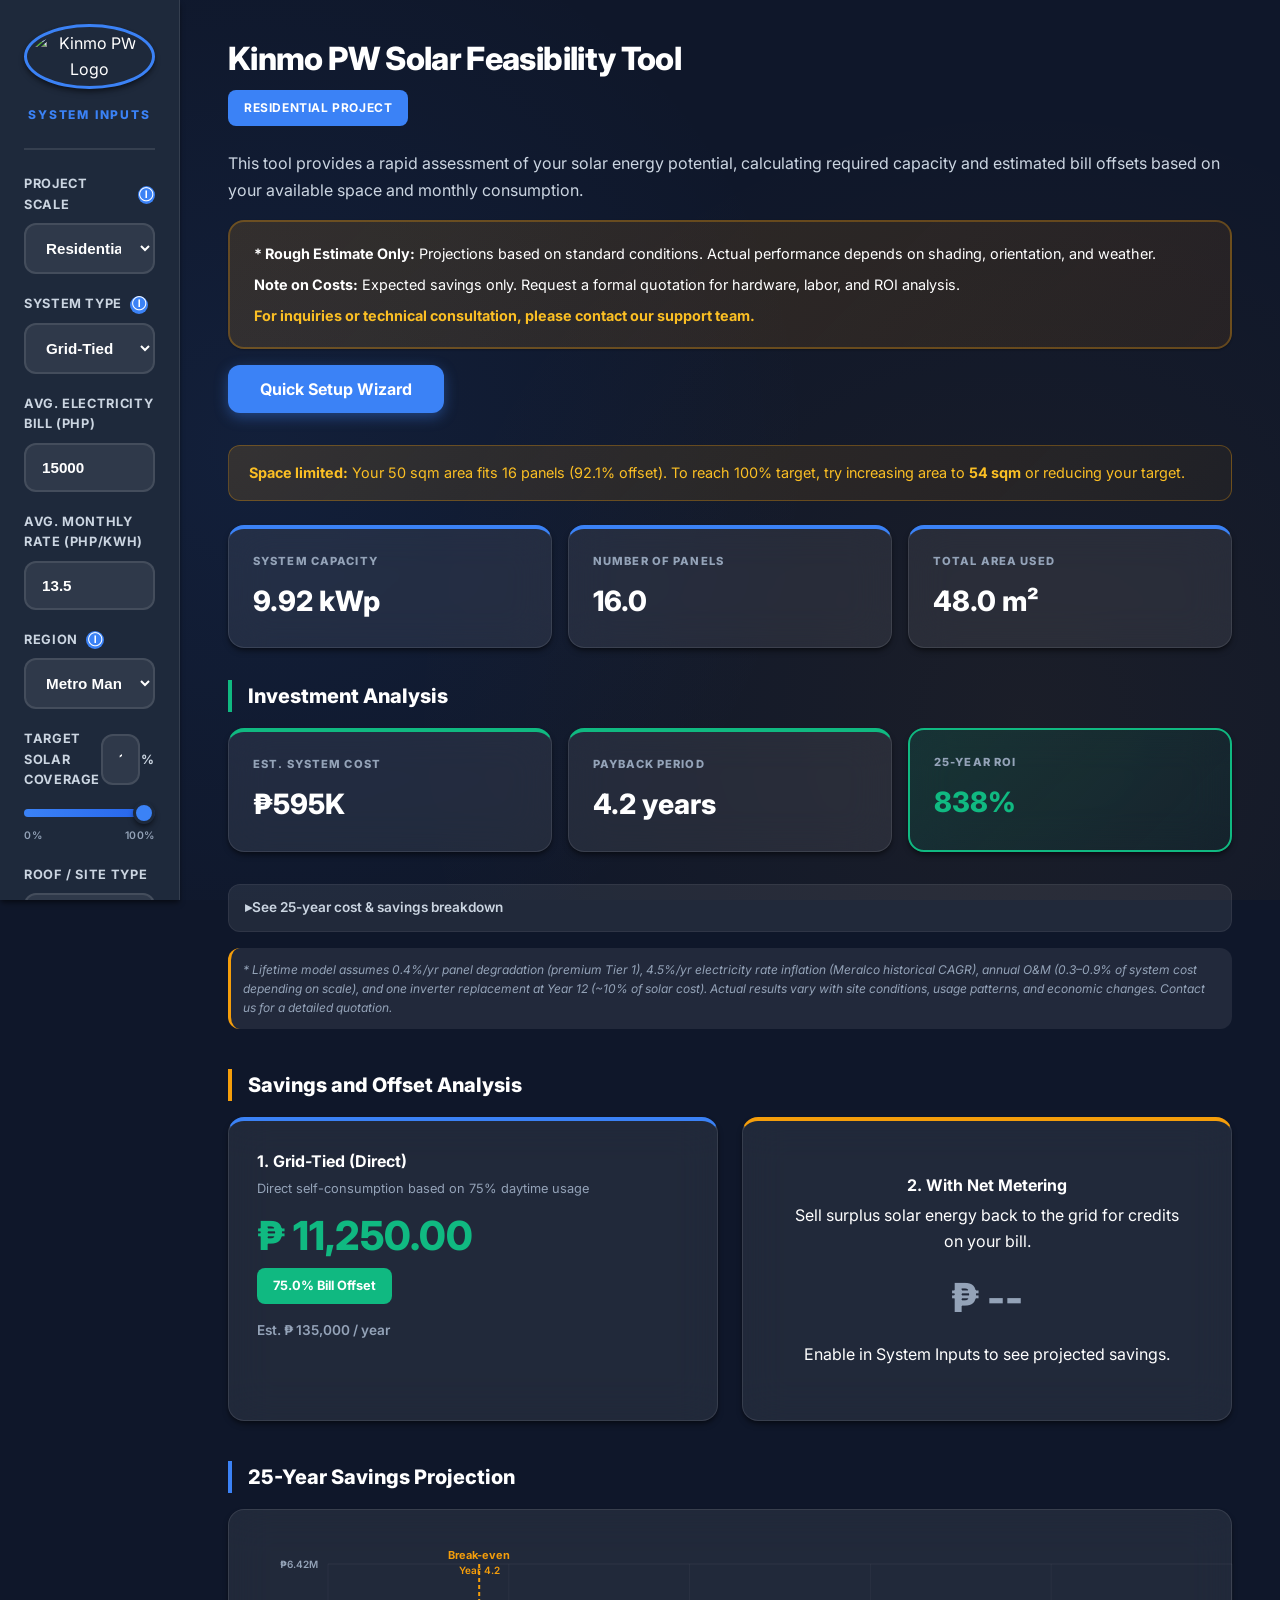
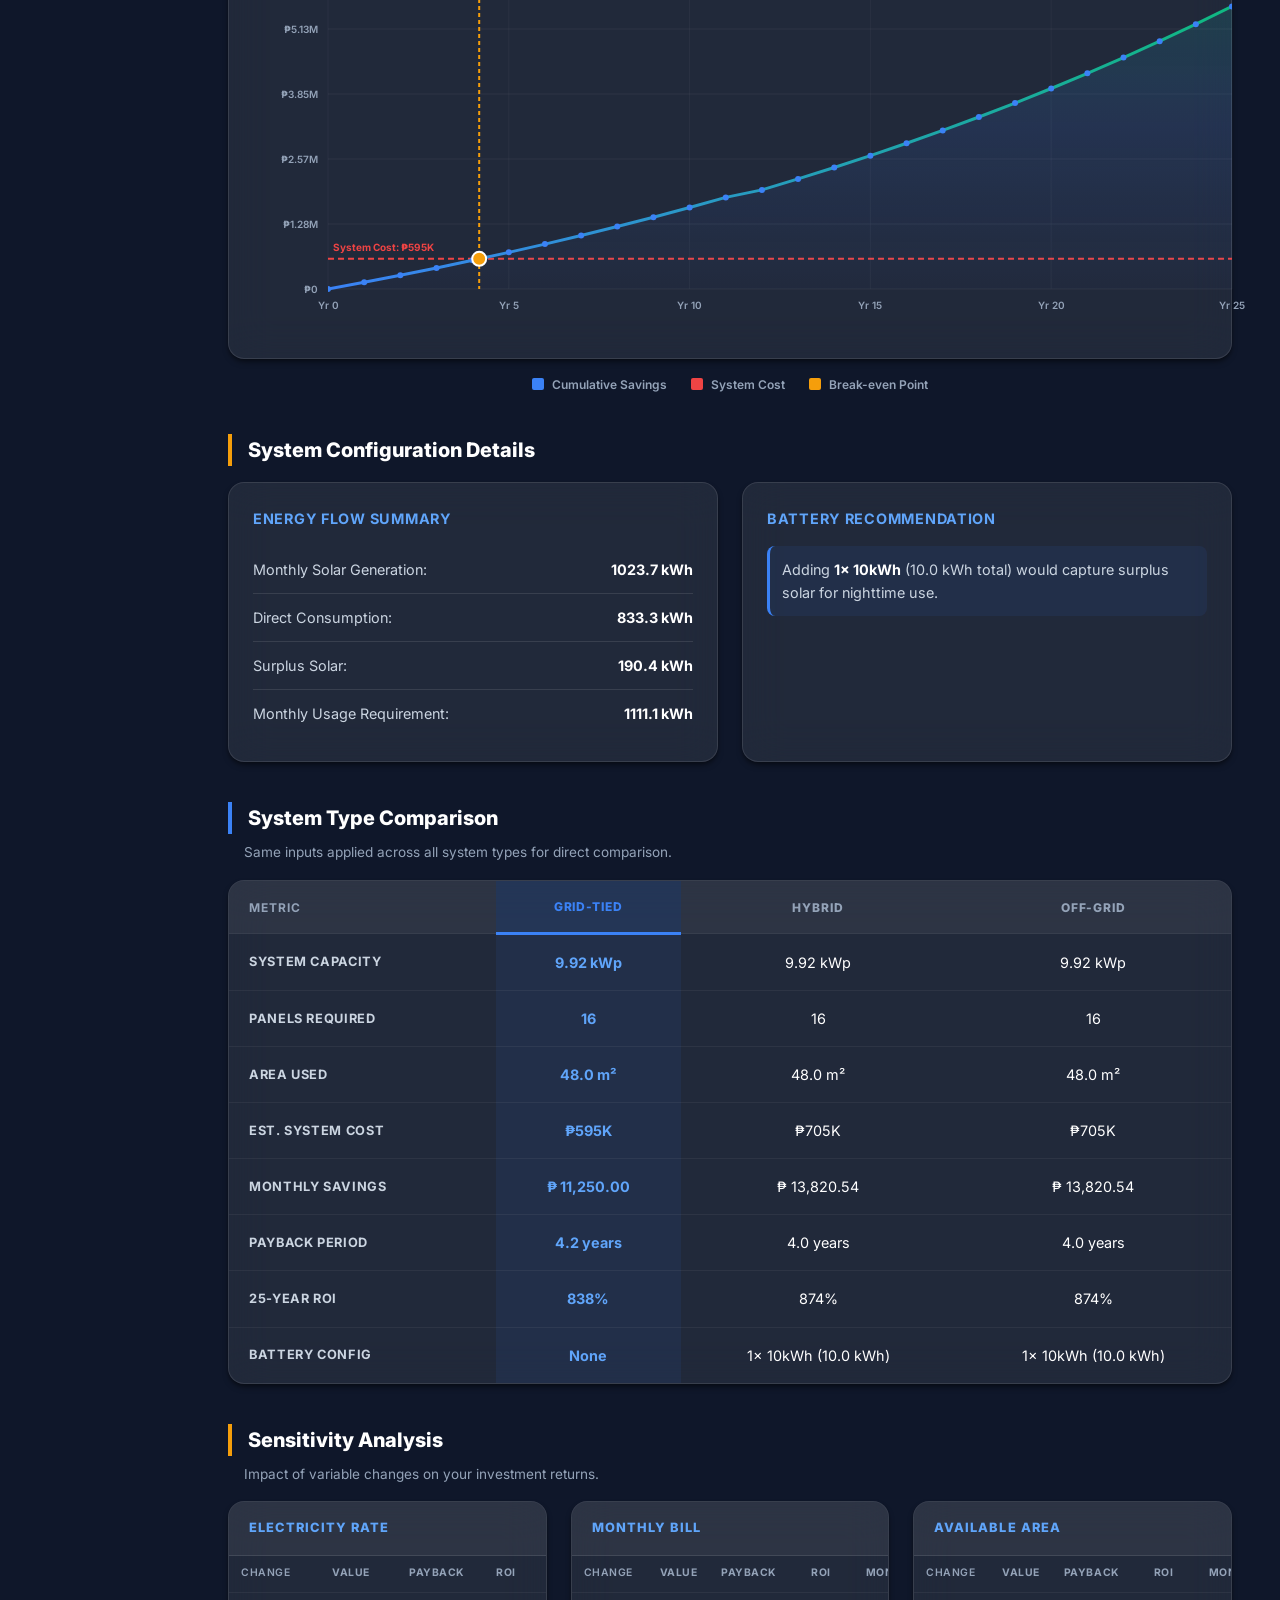
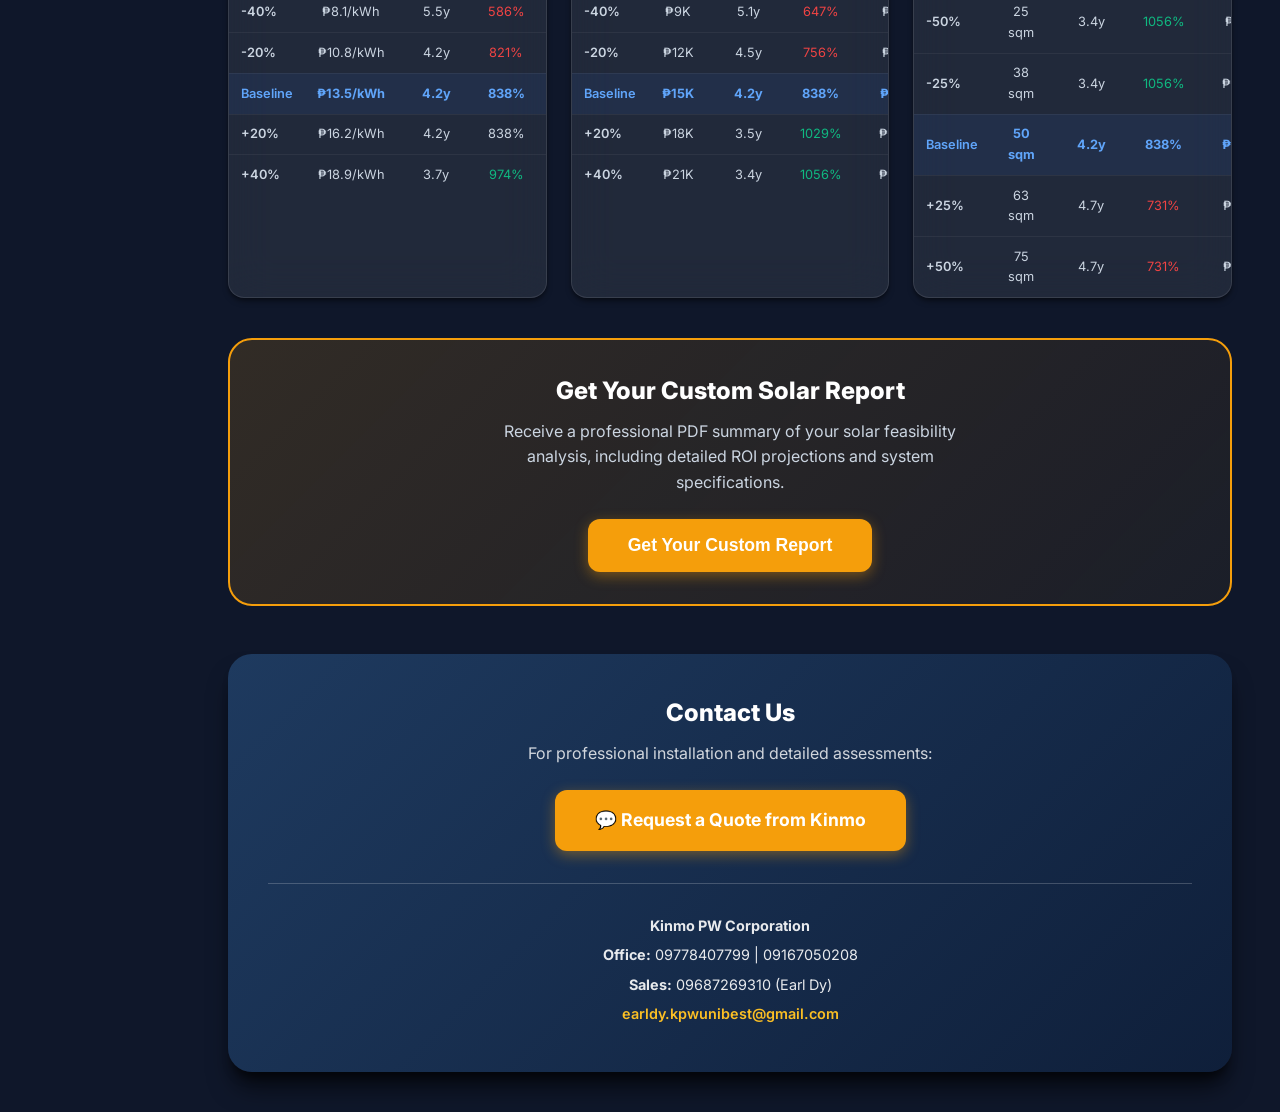
==== commit 2d631c62: "Tune lifetime model to industry-defensible optimistic values Target: ~4.5-5.5 year payback at max ha" ====
--- a/index.html
+++ b/index.html
@@ -257,7 +257,7 @@
                     <summary>See 25-year cost & savings breakdown</summary>
                     <div class="breakdown-grid" id="breakdownContent"></div>
                 </details>
-                <p class="roi-disclaimer">* Lifetime model assumes 0.5%/yr panel degradation, 3.5%/yr electricity rate inflation, annual O&amp;M (0.8–1.2% of system cost), and one inverter replacement at Year 12 (~12% of solar cost). Actual results vary with site conditions, usage patterns, and economic changes. Contact us for a detailed quotation.</p>
+                <p class="roi-disclaimer">* Lifetime model assumes 0.4%/yr panel degradation (premium Tier 1), 4.5%/yr electricity rate inflation (Meralco historical CAGR), annual O&amp;M (0.3–0.9% of system cost depending on scale), and one inverter replacement at Year 12 (~10% of solar cost). Actual results vary with site conditions, usage patterns, and economic changes. Contact us for a detailed quotation.</p>
             </section>
 
             <section class="analysis-section">
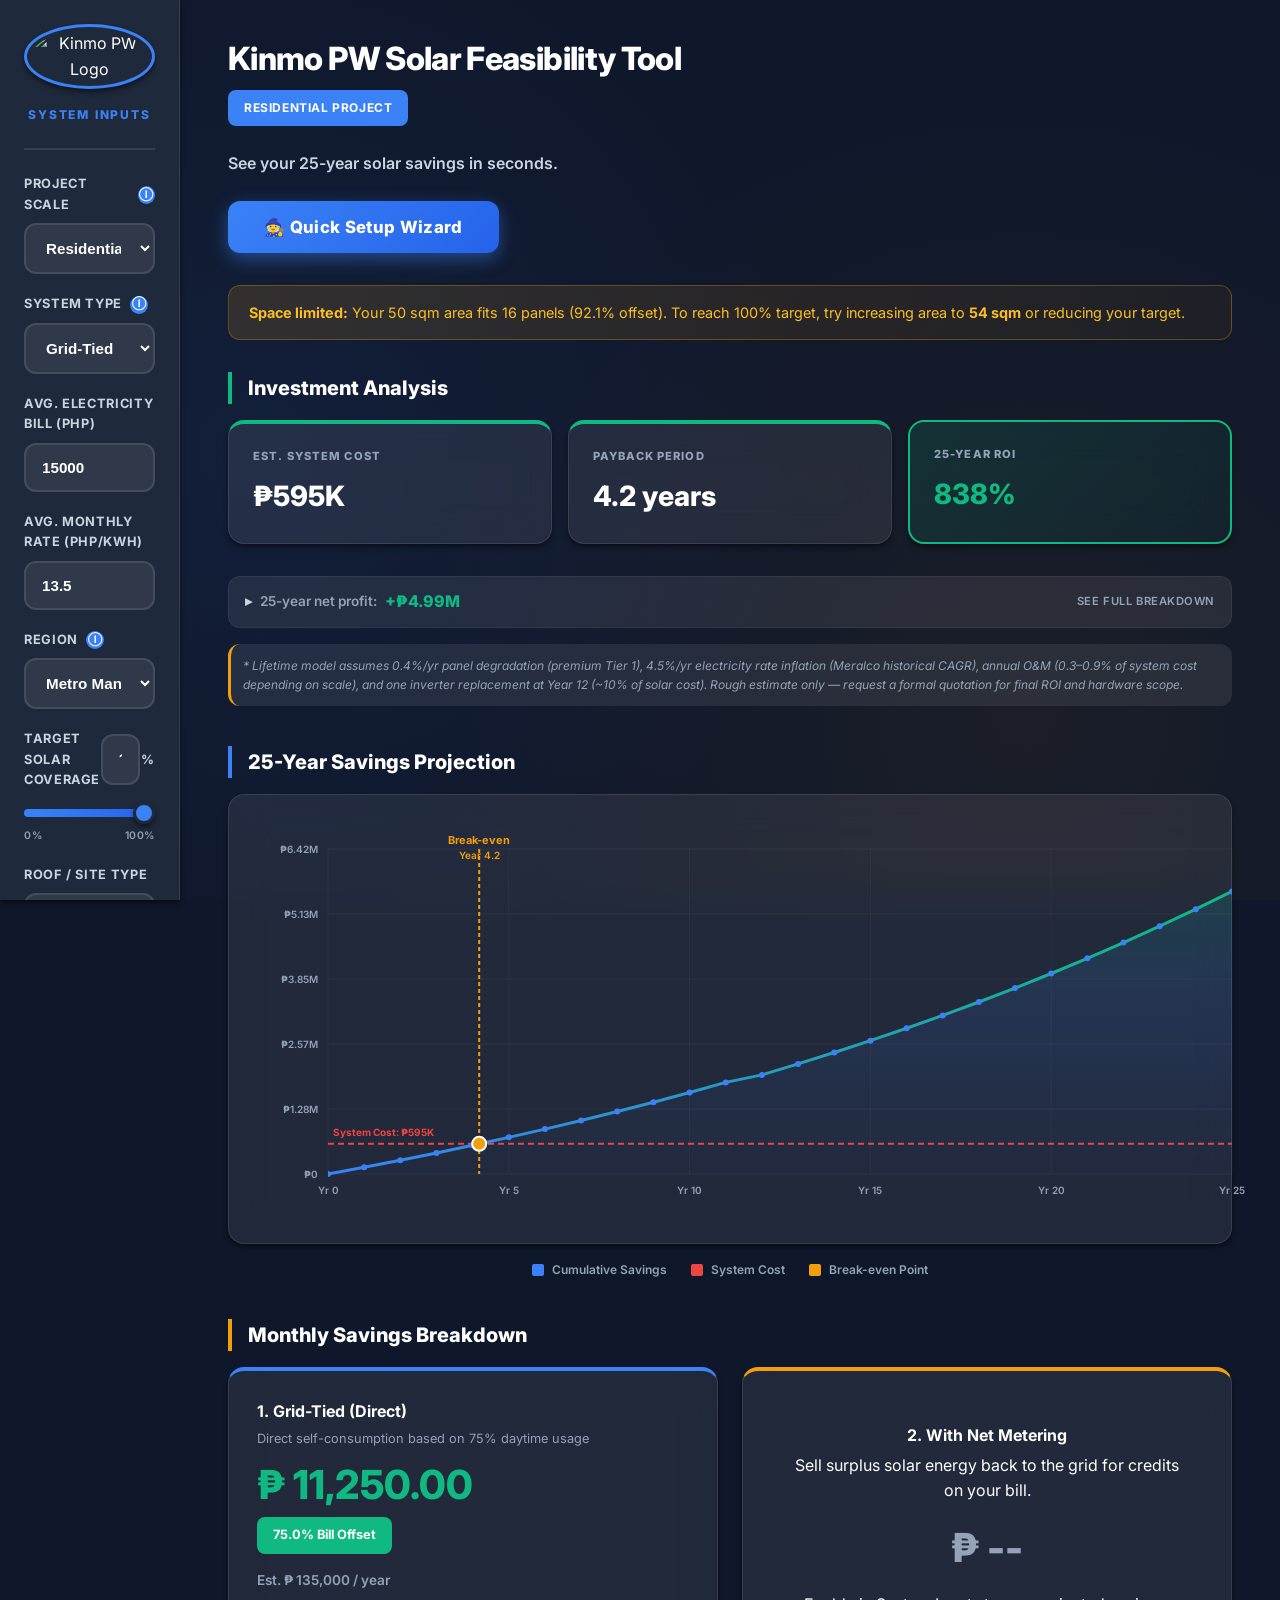
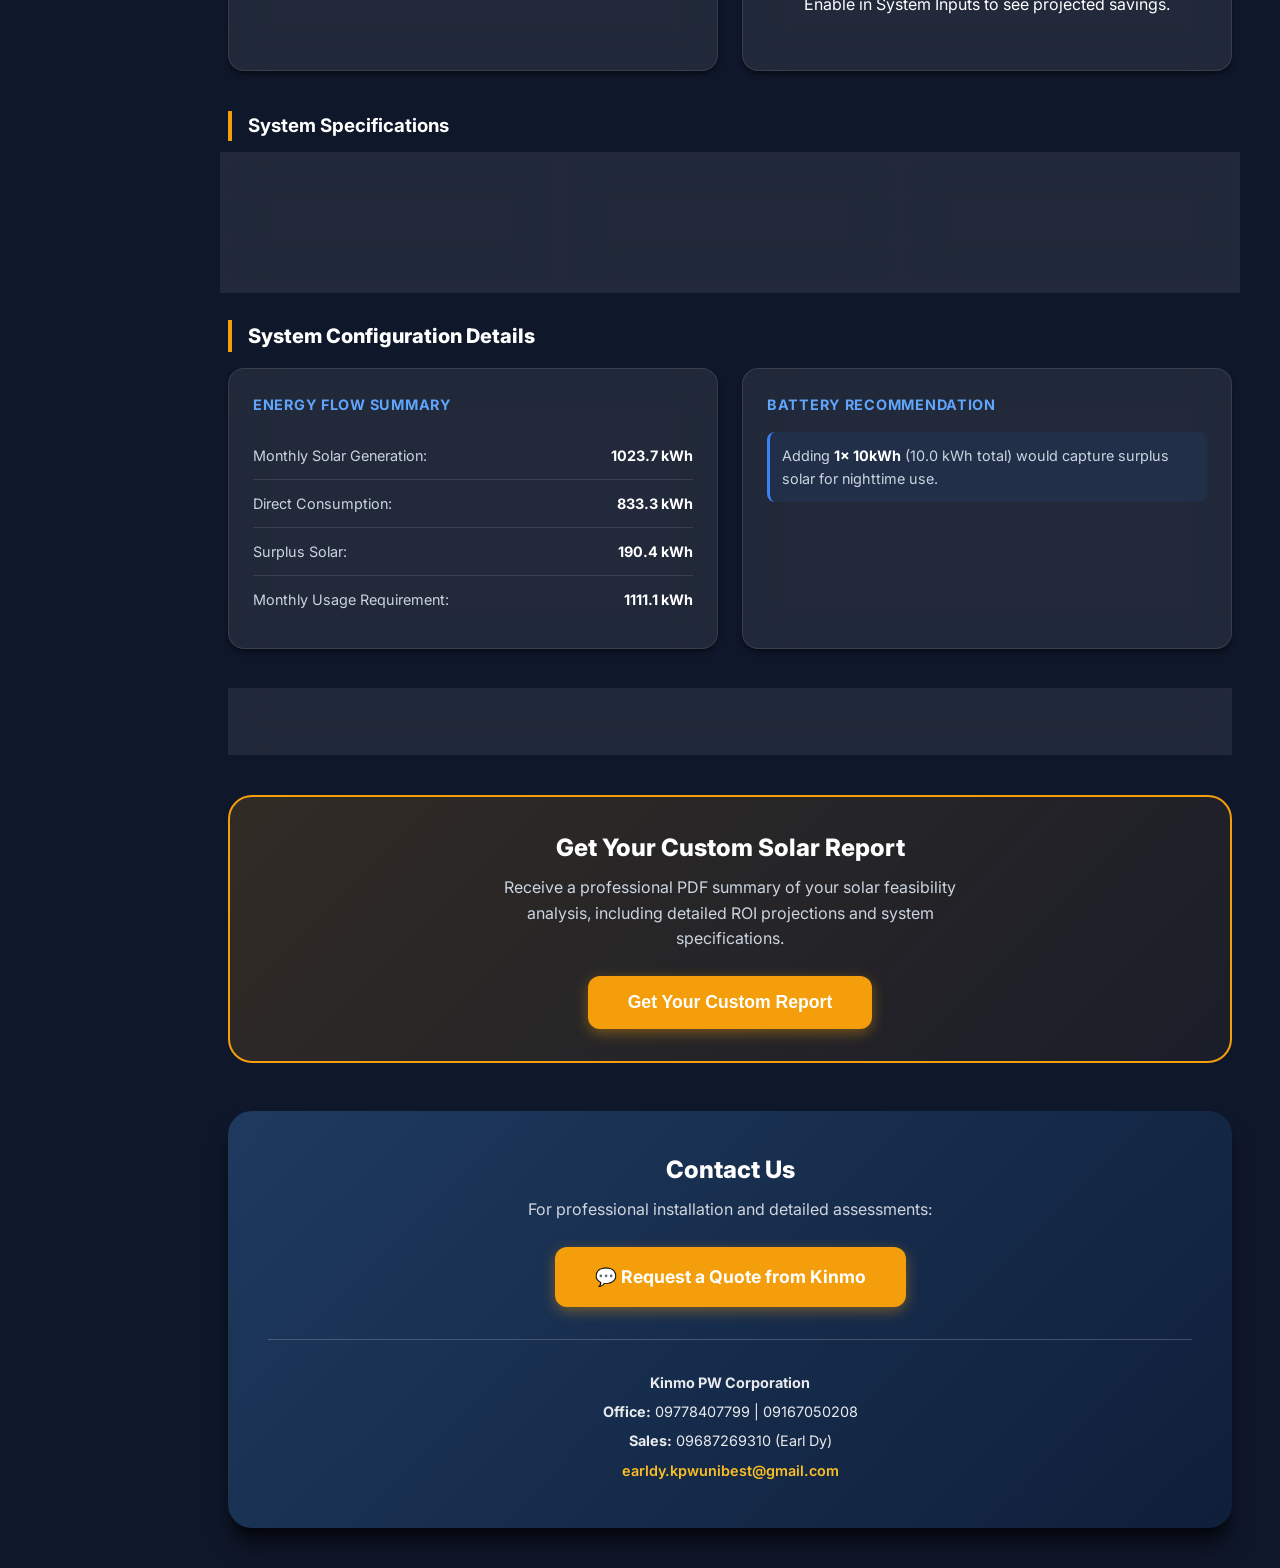
==== commit 2fade558: "UX overhaul: lead with money, declutter sidebar, trust signals Based on UX audit findings — reorder " ====
--- a/index.html
+++ b/index.html
@@ -18,8 +18,9 @@
     <div class="sidebar-overlay" id="sidebarOverlay"></div>
     <div class="app-container">
         <!-- Mobile Toggle Button -->
-        <button class="mobile-toggle" id="mobileToggle" aria-label="Toggle sidebar">
-            ⚙️
+        <button class="mobile-toggle" id="mobileToggle" aria-label="Open system inputs">
+            <span class="mobile-toggle-icon" aria-hidden="true">☰</span>
+            <span class="mobile-toggle-label">Inputs</span>
         </button>
         <!-- Sidebar -->
         <aside class="sidebar" role="complementary" aria-label="System configuration inputs">
@@ -113,14 +114,6 @@
                     <small class="help-text" id="recommendedArea"></small>
                 </div>
 
-                <div class="input-group">
-                    <label for="wattage">
-                        PV Module Wattage (Wp)
-                        <span class="tooltip-icon" tabindex="0" role="button" aria-label="Power rating of each solar panel. Modern panels typically range from 400-700W" data-tooltip="Power rating of each solar panel. Modern panels typically range from 400-700W">ⓘ</span>
-                    </label>
-                    <input type="number" id="wattage" value="620" step="10" min="100" aria-label="Solar panel wattage in watts peak">
-                </div>
-
                 <div class="input-group" id="daytimeLoadGroup">
                     <label for="daytimeLoad">Daytime Load Split <input type="number" id="daytimeLoadVal" class="inline-range-input" value="75" min="0" max="100" step="1" aria-label="Daytime load split value">%</label>
                     <input type="range" id="daytimeLoad" min="0" max="100" value="75" aria-label="Percentage of electricity used during daytime" aria-valuemin="0" aria-valuemax="100" aria-valuenow="75">
@@ -145,11 +138,6 @@
                         </div>
                     </div>
                     <small class="help-text">1 shift typically starts at 6am. Percentages account for peak sun hours (8am-4pm) plus extended generation during late afternoon that continues post-shift.</small>
-                </div>
-
-                <div class="info-panel panel-size">
-                    <p>Panel Size: <strong>3.0 sqm</strong></p>
-                    <small>(Includes spacing and constraints)</small>
                 </div>
 
                 <!-- Battery Section -->
@@ -169,19 +157,31 @@
                 </div>
 
                 <!-- Advanced Features -->
-                <div id="advancedSection">
-                    <hr>
-                    <h3>Advanced Features</h3>
-                    <div class="checkbox-group">
-                        <input type="checkbox" id="enableNetMetering" aria-label="Enable net metering to sell surplus power back to the grid">
-                        <label for="enableNetMetering">Enable Net Metering</label>
-                    </div>
-                    <div class="input-group hidden" id="genChargeGroup">
-                        <label for="genCharge">Avg. Generation Charge (PHP/kWh)</label>
-                        <input type="number" id="genCharge" value="5.5" step="0.1" min="0" aria-label="Average generation charge rate">
-                        <small class="help-text">Rate utility buys your excess power.</small>
-                    </div>
-                </div>
+                <details id="advancedSection" class="advanced-section">
+                    <summary>Advanced Options</summary>
+                    <div class="advanced-content">
+                        <div class="checkbox-group">
+                            <input type="checkbox" id="enableNetMetering" aria-label="Enable net metering to sell surplus power back to the grid">
+                            <label for="enableNetMetering">Enable Net Metering</label>
+                        </div>
+                        <div class="input-group hidden" id="genChargeGroup">
+                            <label for="genCharge">Avg. Generation Charge (PHP/kWh)</label>
+                            <input type="number" id="genCharge" value="5.5" step="0.1" min="0" aria-label="Average generation charge rate">
+                            <small class="help-text">Rate utility buys your excess power.</small>
+                        </div>
+                        <div class="input-group">
+                            <label for="wattage">
+                                PV Module Wattage (Wp)
+                                <span class="tooltip-icon" tabindex="0" role="button" aria-label="Power rating of each solar panel. Modern panels typically range from 400-700W" data-tooltip="Power rating of each solar panel. Modern panels typically range from 400-700W">ⓘ</span>
+                            </label>
+                            <input type="number" id="wattage" value="620" step="10" min="100" aria-label="Solar panel wattage in watts peak">
+                        </div>
+                        <div class="info-panel panel-size">
+                            <p>Panel Size: <strong>3.0 sqm</strong></p>
+                            <small>Includes spacing and mounting constraints.</small>
+                        </div>
+                    </div>
+                </details>
 
                 <!-- Action Buttons -->
                 <div class="sidebar-actions">
@@ -199,43 +199,13 @@
             </header>
 
             <div class="intro-box">
-                <p>This tool provides a rapid assessment of your solar energy potential, calculating required capacity
-                    and estimated bill offsets based on your available space and monthly consumption.</p>
-
-                <div class="alert-box warning">
-                    <p><strong>* Rough Estimate Only:</strong> Projections based on standard conditions. Actual
-                        performance depends on shading, orientation, and weather.</p>
-                    <p><strong>Note on Costs:</strong> Expected savings only. Request a formal quotation for hardware,
-                        labor, and ROI analysis.</p>
-                    <p class="contact-highlight">For inquiries or technical consultation, please contact our support
-                        team.</p>
-                </div>
-                <button class="btn-wizard" id="btnWizard" aria-label="Open quick setup wizard">Quick Setup Wizard</button>
+                <p class="intro-lead">See your 25-year solar savings in seconds.</p>
+                <button class="btn-wizard" id="btnWizard" aria-label="Open quick setup wizard">🧙 Quick Setup Wizard</button>
             </div>
 
             <div id="statusAlerts" aria-live="polite" role="status"></div>
 
-            <!-- Primary Metrics -->
-            <div class="metrics-grid">
-                <div class="metric-card">
-                    <span class="metric-label">System Capacity</span>
-                    <span class="metric-value" id="resCapacity">0.00 kWp</span>
-                </div>
-                <div class="metric-card">
-                    <span class="metric-label">Number of Panels</span>
-                    <span class="metric-value" id="resPanels">0</span>
-                </div>
-                <div class="metric-card">
-                    <span class="metric-label">Total Area Used</span>
-                    <span class="metric-value" id="resArea">0.0 m²</span>
-                </div>
-                <div class="metric-card hidden" id="resStorageCard">
-                    <span class="metric-label">Total Storage</span>
-                    <span class="metric-value" id="resStorage">0.0 kWh</span>
-                </div>
-            </div>
-
-            <!-- Investment Analysis -->
+            <!-- Investment Analysis (lead with the money) -->
             <section class="roi-section">
                 <h3>Investment Analysis</h3>
                 <div class="metrics-grid roi-grid">
@@ -254,14 +224,32 @@
                     </div>
                 </div>
                 <details class="lifetime-breakdown" id="lifetimeBreakdown">
-                    <summary>See 25-year cost & savings breakdown</summary>
+                    <summary>
+                        <span class="breakdown-summary-label">25-year net profit:</span>
+                        <strong class="breakdown-summary-value" id="breakdownHeadline">—</strong>
+                        <span class="breakdown-summary-hint">see full breakdown</span>
+                    </summary>
                     <div class="breakdown-grid" id="breakdownContent"></div>
                 </details>
-                <p class="roi-disclaimer">* Lifetime model assumes 0.4%/yr panel degradation (premium Tier 1), 4.5%/yr electricity rate inflation (Meralco historical CAGR), annual O&amp;M (0.3–0.9% of system cost depending on scale), and one inverter replacement at Year 12 (~10% of solar cost). Actual results vary with site conditions, usage patterns, and economic changes. Contact us for a detailed quotation.</p>
+                <p class="roi-disclaimer">* Lifetime model assumes 0.4%/yr panel degradation (premium Tier 1), 4.5%/yr electricity rate inflation (Meralco historical CAGR), annual O&amp;M (0.3–0.9% of system cost depending on scale), and one inverter replacement at Year 12 (~10% of solar cost). Rough estimate only — request a formal quotation for final ROI and hardware scope.</p>
             </section>
 
+            <!-- Savings Projection Chart (visual breakeven right after headline number) -->
+            <section class="chart-section" id="chartSection">
+                <h3>25-Year Savings Projection</h3>
+                <div class="chart-container">
+                    <canvas id="savingsChart" aria-label="Chart showing cumulative savings vs system cost over 25 years" role="img"></canvas>
+                </div>
+                <div class="chart-legend">
+                    <span class="legend-item legend-savings">Cumulative Savings</span>
+                    <span class="legend-item legend-cost">System Cost</span>
+                    <span class="legend-item legend-breakeven">Break-even Point</span>
+                </div>
+            </section>
+
+            <!-- Savings Scenarios -->
             <section class="analysis-section">
-                <h3>Savings and Offset Analysis</h3>
+                <h3>Monthly Savings Breakdown</h3>
                 <div class="results-grid">
                     <div class="result-card primary" id="cardScenario1">
                         <h4 id="sc1Title">1. Grid-Tied (Direct)</h4>
@@ -295,16 +283,26 @@
                 </div>
             </section>
 
-            <!-- Savings Projection Chart -->
-            <section class="chart-section" id="chartSection">
-                <h3>25-Year Savings Projection</h3>
-                <div class="chart-container">
-                    <canvas id="savingsChart" aria-label="Chart showing cumulative savings vs system cost over 15 years" role="img"></canvas>
-                </div>
-                <div class="chart-legend">
-                    <span class="legend-item legend-savings">Cumulative Savings</span>
-                    <span class="legend-item legend-cost">System Cost</span>
-                    <span class="legend-item legend-breakeven">Break-even Point</span>
+            <!-- Tech Specs (moved below; this is "confirming the estimate") -->
+            <section class="specs-section">
+                <h3>System Specifications</h3>
+                <div class="metrics-grid">
+                    <div class="metric-card">
+                        <span class="metric-label">System Capacity</span>
+                        <span class="metric-value" id="resCapacity">0.00 kWp</span>
+                    </div>
+                    <div class="metric-card">
+                        <span class="metric-label">Number of Panels</span>
+                        <span class="metric-value" id="resPanels">0</span>
+                    </div>
+                    <div class="metric-card">
+                        <span class="metric-label">Total Area Used</span>
+                        <span class="metric-value" id="resArea">0.0 m²</span>
+                    </div>
+                    <div class="metric-card hidden" id="resStorageCard">
+                        <span class="metric-label">Total Storage</span>
+                        <span class="metric-value" id="resStorage">0.0 kWh</span>
+                    </div>
                 </div>
             </section>
 
@@ -327,31 +325,33 @@
                 </div>
             </section>
 
-            <!-- System Comparison -->
-            <section class="comparison-section" id="comparisonSection">
-                <h3>System Type Comparison</h3>
-                <p class="section-subtitle">Same inputs applied across all system types for direct comparison.</p>
-                <div class="comparison-table-wrapper">
-                    <table class="comparison-table" id="comparisonTable" role="table" aria-label="Comparison of Grid-Tied, Hybrid, and Off-Grid system types">
-                        <thead>
-                            <tr>
-                                <th scope="col">Metric</th>
-                                <th scope="col" id="compColGridTied">Grid-Tied</th>
-                                <th scope="col" id="compColHybrid">Hybrid</th>
-                                <th scope="col" id="compColOffGrid">Off-Grid</th>
-                            </tr>
-                        </thead>
-                        <tbody id="comparisonBody"></tbody>
-                    </table>
-                </div>
-            </section>
-
-            <!-- Sensitivity Analysis -->
-            <section class="sensitivity-section" id="sensitivitySection">
-                <h3>Sensitivity Analysis</h3>
-                <p class="section-subtitle">Impact of variable changes on your investment returns.</p>
-                <div class="sensitivity-grid" id="sensitivityGrid"></div>
-            </section>
+            <!-- Power-user: Comparison + Sensitivity combined into one collapsible -->
+            <details class="advanced-analysis" id="advancedAnalysis">
+                <summary>📊 Compare scenarios & what-if analysis</summary>
+                <section class="comparison-section" id="comparisonSection">
+                    <h3>System Type Comparison</h3>
+                    <p class="section-subtitle">Same inputs applied across all system types for direct comparison.</p>
+                    <div class="comparison-table-wrapper">
+                        <table class="comparison-table" id="comparisonTable" role="table" aria-label="Comparison of Grid-Tied, Hybrid, and Off-Grid system types">
+                            <thead>
+                                <tr>
+                                    <th scope="col">Metric</th>
+                                    <th scope="col" id="compColGridTied">Grid-Tied</th>
+                                    <th scope="col" id="compColHybrid">Hybrid</th>
+                                    <th scope="col" id="compColOffGrid">Off-Grid</th>
+                                </tr>
+                            </thead>
+                            <tbody id="comparisonBody"></tbody>
+                        </table>
+                    </div>
+                </section>
+
+                <section class="sensitivity-section" id="sensitivitySection">
+                    <h3>Sensitivity Analysis</h3>
+                    <p class="section-subtitle">Impact of variable changes on your investment returns.</p>
+                    <div class="sensitivity-grid" id="sensitivityGrid"></div>
+                </section>
+            </details>
 
             <!-- Get Custom Report CTA -->
             <section class="report-cta-section">
--- a/style.css
+++ b/style.css
@@ -956,13 +956,26 @@
     background: var(--primary);
     color: white;
     border: none;
-    width: 52px;
-    height: 52px;
+    min-width: 52px;
+    min-height: 52px;
+    padding: 0 1rem;
     border-radius: var(--radius-md);
-    font-size: 1.5rem;
     cursor: pointer;
     box-shadow: var(--shadow-lg);
     transition: all 0.2s ease;
+    align-items: center;
+    gap: 0.5rem;
+    font-family: 'Inter', sans-serif;
+}
+.mobile-toggle .mobile-toggle-icon {
+    font-size: 1.5rem;
+    line-height: 1;
+}
+.mobile-toggle .mobile-toggle-label {
+    font-size: 0.85rem;
+    font-weight: 700;
+    letter-spacing: 0.05em;
+    text-transform: uppercase;
 }
 
 .mobile-toggle:hover {
@@ -1391,10 +1404,124 @@
 .breakdown-row span { color: var(--text-muted); }
 .breakdown-row strong { color: var(--text-primary, #fff); font-weight: 700; }
 .breakdown-row strong.positive { color: var(--success, #10b981); }
+.breakdown-row strong.planned { color: var(--accent, #f59e0b); }
 .breakdown-row strong.negative { color: var(--danger, #ef4444); }
 .breakdown-divider {
     border-top: 1px dashed rgba(255, 255, 255, 0.1);
     margin: 0.3rem 0;
+}
+
+/* Breakdown summary headline (always visible) */
+.lifetime-breakdown summary {
+    display: flex;
+    align-items: center;
+    gap: 0.5rem;
+    flex-wrap: wrap;
+}
+.breakdown-summary-label {
+    color: var(--text-muted);
+    font-weight: 600;
+}
+.breakdown-summary-value {
+    font-size: 1rem;
+    font-weight: 800;
+    color: var(--success);
+}
+.breakdown-summary-value.negative { color: var(--danger); }
+.breakdown-summary-hint {
+    margin-left: auto;
+    font-size: 0.7rem;
+    font-weight: 600;
+    color: var(--text-muted);
+    text-transform: uppercase;
+    letter-spacing: 0.05em;
+}
+
+/* Intro lead + new Quick Setup Wizard CTA */
+.intro-lead {
+    font-size: 1.05rem;
+    font-weight: 600;
+    color: var(--text-secondary);
+    margin: 0 0 1rem 0;
+    line-height: 1.4;
+}
+
+/* Tech specs section (moved below ROI) */
+.specs-section {
+    margin: 2rem 0;
+}
+.specs-section h3 {
+    border-left: 4px solid var(--accent);
+    padding-left: 1rem;
+    margin-bottom: 1rem;
+}
+
+/* Advanced analysis wrapper (collapsible compare + sensitivity) */
+.advanced-analysis {
+    margin: 2.5rem 0;
+    background: var(--bg-card);
+    border: 1px solid var(--border-color);
+    border-radius: var(--radius-lg);
+    padding: 1rem 1.25rem;
+    backdrop-filter: blur(20px);
+    -webkit-backdrop-filter: blur(20px);
+}
+.advanced-analysis > summary {
+    cursor: pointer;
+    font-size: 0.95rem;
+    font-weight: 700;
+    color: var(--text-secondary);
+    list-style: none;
+    padding: 0.25rem 0;
+    letter-spacing: 0.02em;
+    user-select: none;
+}
+.advanced-analysis > summary::-webkit-details-marker { display: none; }
+.advanced-analysis > summary::after {
+    content: '▸';
+    float: right;
+    transition: transform 0.2s;
+    color: var(--text-muted);
+}
+.advanced-analysis[open] > summary::after { content: '▾'; }
+.advanced-analysis[open] > summary {
+    border-bottom: 1px solid var(--border-color);
+    margin-bottom: 1rem;
+    padding-bottom: 0.75rem;
+}
+.advanced-analysis > section { margin: 1.5rem 0; }
+.advanced-analysis > section:first-of-type { margin-top: 0; }
+
+/* Sidebar Advanced Options (collapsible) */
+.advanced-section {
+    margin-top: 1.5rem;
+    padding-top: 1rem;
+    border-top: 1px solid var(--border-color);
+}
+.advanced-section > summary {
+    cursor: pointer;
+    font-size: 0.7rem;
+    font-weight: 800;
+    text-transform: uppercase;
+    letter-spacing: 0.12em;
+    color: var(--text-muted);
+    list-style: none;
+    padding: 0.5rem 0;
+    user-select: none;
+}
+.advanced-section > summary::-webkit-details-marker { display: none; }
+.advanced-section > summary::before {
+    content: '▸ ';
+    transition: transform 0.2s;
+    display: inline-block;
+    margin-right: 0.25rem;
+}
+.advanced-section[open] > summary::before { content: '▾ '; }
+.advanced-content {
+    margin-top: 0.75rem;
+    display: flex;
+    flex-direction: column;
+    gap: 0.75rem;
 }
 
 /* ==================== REPORT CTA SECTION ==================== */
@@ -2178,18 +2305,21 @@
 }
 
 .btn-wizard {
-    display: inline-block;
-    background: var(--primary);
+    display: inline-flex;
+    align-items: center;
+    gap: 0.5rem;
+    background: linear-gradient(135deg, var(--primary) 0%, var(--primary-dark) 100%);
     color: white;
     border: none;
-    padding: 0.875rem 2rem;
+    padding: 1rem 2.25rem;
     border-radius: var(--radius-md);
-    font-weight: 700;
-    font-size: 1rem;
+    font-weight: 800;
+    font-size: 1.05rem;
+    letter-spacing: 0.02em;
     cursor: pointer;
     transition: all 0.2s ease;
-    margin-top: 1rem;
-    box-shadow: 0 4px 14px rgba(59, 130, 246, 0.4);
+    margin-top: 0.5rem;
+    box-shadow: 0 6px 18px rgba(59, 130, 246, 0.45);
     font-family: inherit;
 }
 
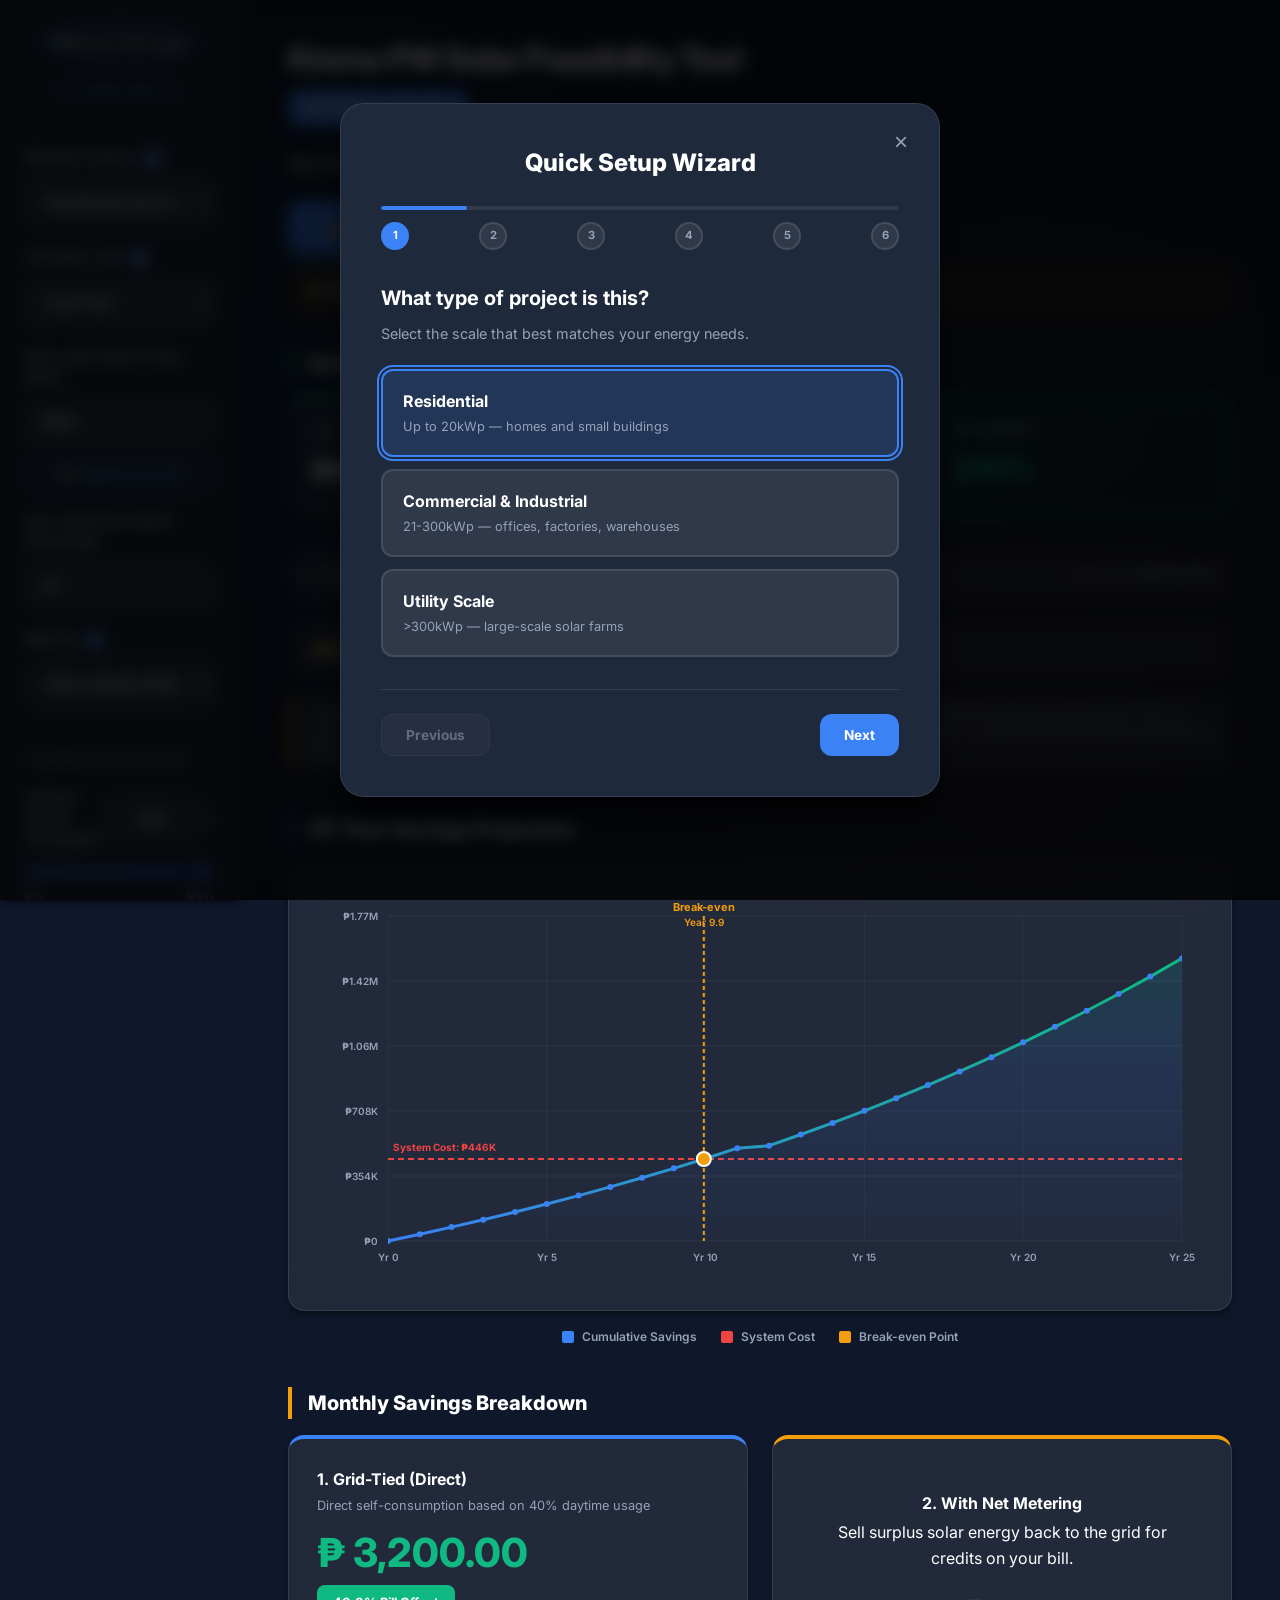
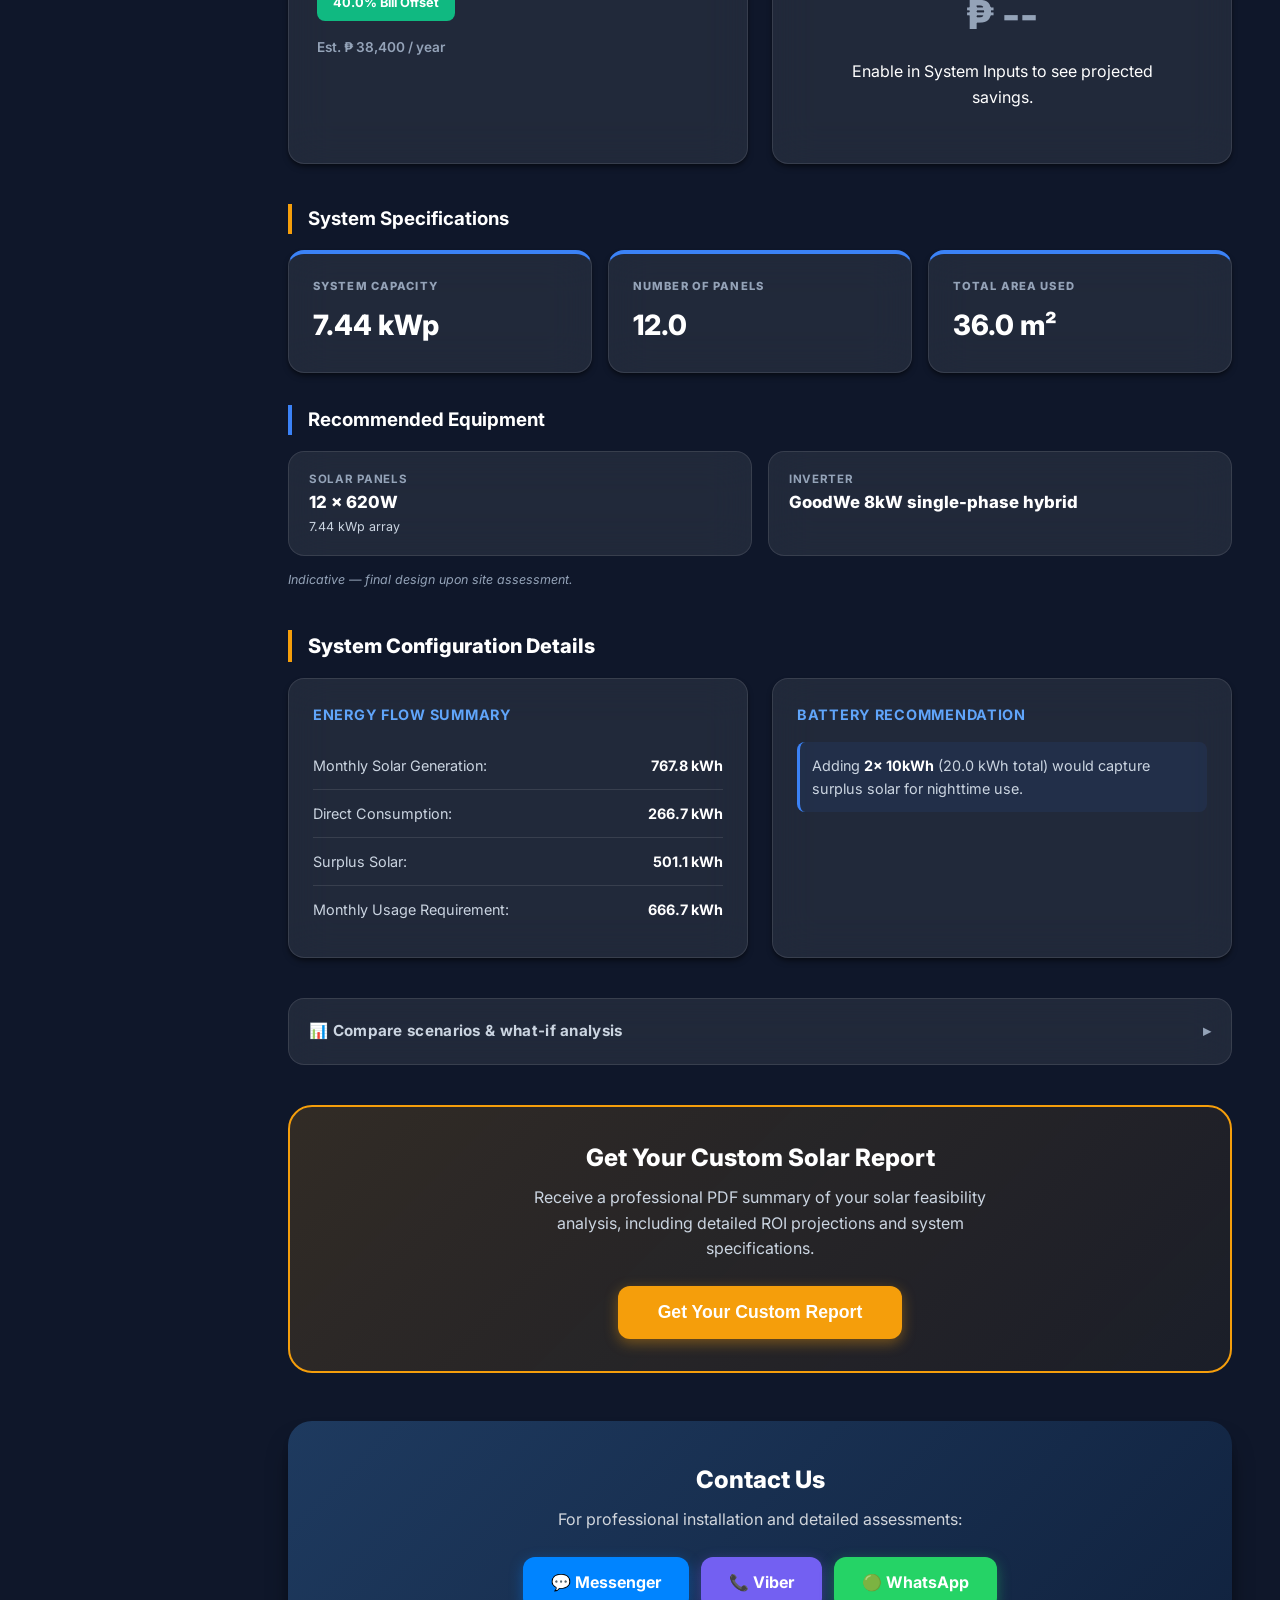
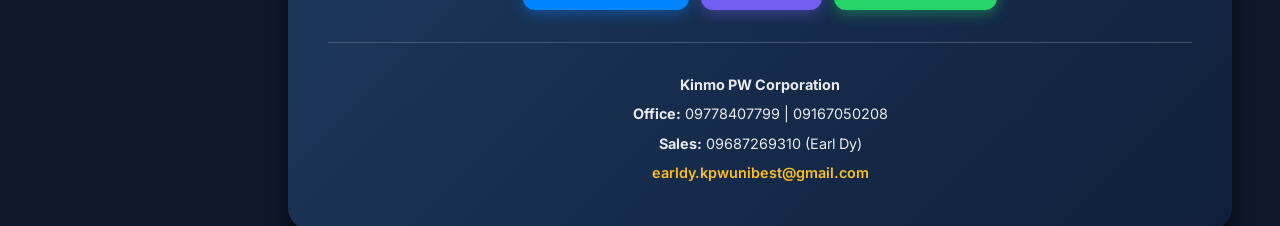
==== commit 43366be6: "Phase 1–3: UX overhaul, AI bill upload, results upgrades Phase 1 (cleanup): - Fix net-metering "Scen" ====
--- a/index.html
+++ b/index.html
@@ -59,15 +59,16 @@
                 <div class="input-group">
                     <label for="bill">Avg. Electricity Bill (PHP)</label>
                     <div class="number-input-wrapper">
-                        <input type="number" id="bill" value="15000" step="500" min="0" aria-label="Average monthly electricity bill in Philippine Pesos">
+                        <input type="number" id="bill" value="8000" step="500" min="0" aria-label="Average monthly electricity bill in Philippine Pesos">
                         <button class="clear-input" data-target="bill" aria-label="Clear bill value">×</button>
                     </div>
+                    <button type="button" class="btn-upload-bill" id="btnUploadBillSidebar" aria-label="Upload a photo of your electricity bill">📸 Upload your bill</button>
                 </div>
 
                 <div class="input-group">
                     <label for="rate">Avg. Monthly Rate (PHP/kWh)</label>
                     <div class="number-input-wrapper">
-                        <input type="number" id="rate" value="13.5" step="0.1" min="1" aria-label="Average electricity rate per kilowatt-hour">
+                        <input type="number" id="rate" value="12" step="0.1" min="1" aria-label="Average electricity rate per kilowatt-hour">
                         <button class="clear-input" data-target="rate" aria-label="Clear rate value">×</button>
                     </div>
                 </div>
@@ -88,6 +89,9 @@
                     </select>
                 </div>
 
+                <details class="sidebar-section" id="sizingSection" open>
+                    <summary>Sizing &amp; Site Details</summary>
+                    <div class="sidebar-section-content">
                 <div class="input-group" id="solarTargetGroup">
                     <label for="solarTarget">Target Solar Coverage <input type="number" id="solarTargetVal" class="inline-range-input" value="100" min="0" max="100" step="1" aria-label="Target solar coverage value">%</label>
                     <input type="range" id="solarTarget" min="0" max="100" value="100" aria-label="Target solar coverage percentage" aria-valuemin="0" aria-valuemax="100" aria-valuenow="100">
@@ -114,9 +118,9 @@
                     <small class="help-text" id="recommendedArea"></small>
                 </div>
 
-                <div class="input-group" id="daytimeLoadGroup">
-                    <label for="daytimeLoad">Daytime Load Split <input type="number" id="daytimeLoadVal" class="inline-range-input" value="75" min="0" max="100" step="1" aria-label="Daytime load split value">%</label>
-                    <input type="range" id="daytimeLoad" min="0" max="100" value="75" aria-label="Percentage of electricity used during daytime" aria-valuemin="0" aria-valuemax="100" aria-valuenow="75">
+                <div class="input-group hidden" id="daytimeLoadGroup">
+                    <label for="daytimeLoad">Daytime Load Split <input type="number" id="daytimeLoadVal" class="inline-range-input" value="40" min="0" max="100" step="1" aria-label="Daytime load split value">%</label>
+                    <input type="range" id="daytimeLoad" min="0" max="100" value="40" aria-label="Percentage of electricity used during daytime" aria-valuemin="0" aria-valuemax="100" aria-valuenow="40">
                     <div class="range-labels"><span>0%</span><span>100%</span></div>
                     <small class="help-text">Percentage of usage during sun hours (8am-4pm).</small>
                 </div>
@@ -155,6 +159,8 @@
                     </div>
                     <small class="help-text" style="display:block; margin-top:-0.5rem;">System automatically selects optimal battery configuration.</small>
                 </div>
+                    </div>
+                </details>
 
                 <!-- Advanced Features -->
                 <details id="advancedSection" class="advanced-section">
@@ -201,6 +207,7 @@
             <div class="intro-box">
                 <p class="intro-lead">See your 25-year solar savings in seconds.</p>
                 <button class="btn-wizard" id="btnWizard" aria-label="Open quick setup wizard">🧙 Quick Setup Wizard</button>
+                <p class="sample-hint hidden" id="sampleHint">✨ Sample scenario — enter your own details to see your numbers.</p>
             </div>
 
             <div id="statusAlerts" aria-live="polite" role="status"></div>
@@ -231,6 +238,29 @@
                     </summary>
                     <div class="breakdown-grid" id="breakdownContent"></div>
                 </details>
+                <details class="financing-panel" id="financingPanel">
+                    <summary>💳 See a financing scenario (illustrative)</summary>
+                    <div class="financing-content">
+                        <div class="financing-controls">
+                            <div class="financing-field">
+                                <label for="finDownpayment">Downpayment</label>
+                                <div class="financing-static" id="finDownpaymentPct">20%</div>
+                            </div>
+                            <div class="financing-field">
+                                <label for="finTerm">Term</label>
+                                <div class="financing-static" id="finTermLabel">5 years</div>
+                            </div>
+                            <div class="financing-field">
+                                <label for="finInterest">Interest rate (%/yr)</label>
+                                <input type="number" id="finInterest" value="10" step="0.5" min="0" max="60" aria-label="Annual interest rate percent">
+                            </div>
+                        </div>
+                        <div class="financing-results" id="financingResults"></div>
+                        <div class="financing-verdict" id="financingVerdict"></div>
+                        <p class="financing-disclaimer">Illustrative estimate only — not a loan offer. Actual terms depend on your financing provider.</p>
+                    </div>
+                </details>
+
                 <p class="roi-disclaimer">* Lifetime model assumes 0.4%/yr panel degradation (premium Tier 1), 4.5%/yr electricity rate inflation (Meralco historical CAGR), annual O&amp;M (0.3–0.9% of system cost depending on scale), and one inverter replacement at Year 12 (~10% of solar cost). Rough estimate only — request a formal quotation for final ROI and hardware scope.</p>
             </section>
 
@@ -260,7 +290,7 @@
                     </div>
 
                     <div class="result-card secondary" id="cardScenario2">
-                        <div id="sc2Active">
+                        <div id="sc2Active" class="hidden">
                             <h4 id="sc2Title">2. With Net Metering</h4>
                             <p class="sc-desc" id="sc2Desc">Exporting surplus energy to the grid</p>
                             <div class="savings-value" id="sc2Monthly">₱ 0.00</div>
@@ -304,6 +334,13 @@
                         <span class="metric-value" id="resStorage">0.0 kWh</span>
                     </div>
                 </div>
+            </section>
+
+            <!-- Indicative Equipment Recommendation -->
+            <section class="equipment-section" id="equipmentSection">
+                <h3>Recommended Equipment</h3>
+                <div class="equipment-grid" id="equipmentGrid"></div>
+                <p class="equipment-disclaimer" id="equipmentDisclaimer">Indicative — final design upon site assessment.</p>
             </section>
 
             <section class="details-section">
@@ -367,10 +404,20 @@
             <footer class="app-footer">
                 <h3>Contact Us</h3>
                 <p>For professional installation and detailed assessments:</p>
-                <a href="https://www.facebook.com/messages/t/kinmopwcorporation?text=Hello!%20I%20used%20your%20Solar%20Feasibility%20Tool%20and%20would%20like%20to%20request%20a%20quote."
-                    class="btn-cta" target="_blank" rel="noopener noreferrer">
-                    💬 Request a Quote from Kinmo
-                </a>
+                <div class="contact-channels">
+                    <a href="https://www.facebook.com/messages/t/kinmopwcorporation?text=Hello!%20I%20used%20your%20Solar%20Feasibility%20Tool%20and%20would%20like%20to%20request%20a%20quote."
+                        class="btn-cta btn-messenger" target="_blank" rel="noopener noreferrer">
+                        💬 Messenger
+                    </a>
+                    <a href="viber://chat?number=%2B639687269310"
+                        class="btn-cta btn-viber" target="_blank" rel="noopener noreferrer">
+                        📞 Viber
+                    </a>
+                    <a href="https://wa.me/639687269310"
+                        class="btn-cta btn-whatsapp" target="_blank" rel="noopener noreferrer">
+                        🟢 WhatsApp
+                    </a>
+                </div>
                 <div class="contact-info">
                     <p><strong>Kinmo PW Corporation</strong></p>
                     <p><strong>Office:</strong> 09778407799 | 09167050208</p>
@@ -421,6 +468,7 @@
                 <div class="success-icon">&#10004;</div>
                 <h4>Report Sent Successfully!</h4>
                 <p>Check your email for your custom solar feasibility report. Our team may also reach out to discuss your project.</p>
+                <button class="btn-report" id="btnDownloadPdf">⬇ Download PDF now</button>
                 <button class="btn-close-modal" id="btnCloseSuccess">Close</button>
             </div>
         </div>
@@ -491,11 +539,11 @@
                 <div class="wizard-inputs">
                     <div class="wizard-input-group">
                         <label for="wizBill">Monthly Bill (PHP)</label>
-                        <input type="number" id="wizBill" value="15000" step="500" min="0">
+                        <input type="number" id="wizBill" value="8000" step="500" min="0">
                     </div>
                     <div class="wizard-input-group">
                         <label for="wizRate">Rate (PHP/kWh)</label>
-                        <input type="number" id="wizRate" value="13.5" step="0.1" min="1">
+                        <input type="number" id="wizRate" value="12" step="0.1" min="1">
                     </div>
                     <div class="wizard-input-group">
                         <label for="wizRegion">Region</label>
@@ -510,6 +558,8 @@
                         </select>
                     </div>
                 </div>
+                <div class="wizard-upload-divider"><span>or</span></div>
+                <button type="button" class="btn-upload-bill wizard-upload-btn" id="btnUploadBillWizard" aria-label="Upload a photo of your electricity bill">📸 Upload your bill instead</button>
             </div>
 
             <!-- Step 4: Physical -->
@@ -580,7 +630,67 @@
         </div>
     </div>
 
+    <!-- Bill Upload (AI reader) Modal -->
+    <div class="modal-overlay bill-modal-overlay" id="billUploadModal" role="dialog" aria-modal="true" aria-labelledby="billModalTitle">
+        <div class="modal-content bill-modal-content">
+            <button class="modal-close" id="billModalClose" aria-label="Close bill upload">&times;</button>
+            <h3 id="billModalTitle">📸 Upload your electricity bill</h3>
+            <p>Upload 1–12 photos or PDFs of your Meralco or co-op bills — we'll read the amount and usage for you.</p>
+
+            <!-- Choose files -->
+            <div id="billUploadStep">
+                <label class="bill-dropzone" id="billDropzone">
+                    <input type="file" id="billFileInput" accept="image/*,application/pdf,.pdf" multiple hidden>
+                    <span class="bill-dropzone-icon" aria-hidden="true">📄</span>
+                    <span class="bill-dropzone-text">Tap to choose photos or PDFs</span>
+                    <span class="bill-dropzone-hint">Up to 12 files (JPG, PNG, PDF)</span>
+                </label>
+                <div class="bill-file-list" id="billFileList"></div>
+                <p class="bill-privacy">🔒 Photos are processed only to read your bill and are <strong>not stored</strong>.</p>
+                <div class="bill-actions">
+                    <button type="button" class="btn-report bill-extract-btn" id="btnExtractBill" disabled>Read my bill</button>
+                </div>
+                <div class="bill-error hidden" id="billError" role="alert"></div>
+            </div>
+
+            <!-- Loading -->
+            <div id="billLoadingStep" class="hidden bill-loading">
+                <div class="bill-spinner" aria-hidden="true"></div>
+                <p>Reading your bill… this can take a few seconds.</p>
+            </div>
+
+            <!-- Confirm -->
+            <div id="billConfirmStep" class="hidden">
+                <h4 class="bill-confirm-title">We read the following — edit anything before applying:</h4>
+                <div class="bill-read-list" id="billReadList"></div>
+                <div class="bill-chart-wrap hidden" id="billChartWrap">
+                    <h5>Monthly usage (kWh)</h5>
+                    <div class="bill-chart-container">
+                        <canvas id="billUsageChart" role="img" aria-label="Monthly electricity usage bar chart"></canvas>
+                    </div>
+                </div>
+                <div class="bill-apply-summary">
+                    <div class="bill-apply-field">
+                        <label for="billApplyBill">Monthly bill to apply (₱)</label>
+                        <input type="number" id="billApplyBill" step="100" min="0">
+                    </div>
+                    <div class="bill-apply-field">
+                        <label for="billApplyRate">Rate to apply (₱/kWh)</label>
+                        <input type="number" id="billApplyRate" step="0.1" min="0">
+                    </div>
+                </div>
+                <p class="bill-privacy">🔒 Photos are processed only to read your bill and are <strong>not stored</strong>.</p>
+                <div class="bill-actions bill-actions-split">
+                    <button type="button" class="btn-close-modal bill-back-btn" id="btnBillBack">Upload again</button>
+                    <button type="button" class="btn-report" id="btnApplyBill">Apply to calculator</button>
+                </div>
+            </div>
+        </div>
+    </div>
+
     <script src="https://cdn.jsdelivr.net/npm/@emailjs/browser@4/dist/email.min.js"></script>
+    <script src="https://cdnjs.cloudflare.com/ajax/libs/jspdf/2.5.1/jspdf.umd.min.js"></script>
+    <script src="equipment-config.js"></script>
     <script src="script.js"></script>
 </body>
 
--- a/style.css
+++ b/style.css
@@ -797,6 +797,42 @@
     background: var(--accent-dark);
     transform: translateY(-2px);
     box-shadow: 0 6px 20px rgba(245, 158, 11, 0.5);
+}
+
+/* Contact channel buttons (Messenger / Viber / WhatsApp) */
+.contact-channels {
+    display: flex;
+    flex-wrap: wrap;
+    justify-content: center;
+    gap: 0.75rem;
+}
+.contact-channels .btn-cta {
+    padding: 0.85rem 1.75rem;
+    font-size: 1rem;
+}
+.btn-messenger {
+    background: #0084ff;
+    box-shadow: 0 4px 14px rgba(0, 132, 255, 0.4);
+}
+.btn-messenger:hover {
+    background: #006fd6;
+    box-shadow: 0 6px 20px rgba(0, 132, 255, 0.5);
+}
+.btn-viber {
+    background: #7360f2;
+    box-shadow: 0 4px 14px rgba(115, 96, 242, 0.4);
+}
+.btn-viber:hover {
+    background: #5b48d6;
+    box-shadow: 0 6px 20px rgba(115, 96, 242, 0.5);
+}
+.btn-whatsapp {
+    background: #25d366;
+    box-shadow: 0 4px 14px rgba(37, 211, 102, 0.4);
+}
+.btn-whatsapp:hover {
+    background: #1da851;
+    box-shadow: 0 6px 20px rgba(37, 211, 102, 0.5);
 }
 
 .contact-info {
@@ -1522,6 +1558,47 @@
     display: flex;
     flex-direction: column;
     gap: 0.75rem;
+}
+
+/* Collapsible sidebar section (reuses advanced-section look) */
+.sidebar-section {
+    margin-top: 1rem;
+    padding-top: 0.75rem;
+    border-top: 1px solid var(--border-color);
+}
+.sidebar-section > summary {
+    cursor: pointer;
+    font-size: 0.7rem;
+    font-weight: 800;
+    text-transform: uppercase;
+    letter-spacing: 0.12em;
+    color: var(--text-muted);
+    list-style: none;
+    padding: 0.5rem 0;
+    user-select: none;
+}
+.sidebar-section > summary::-webkit-details-marker { display: none; }
+.sidebar-section > summary::before {
+    content: '▸ ';
+    display: inline-block;
+    margin-right: 0.25rem;
+}
+.sidebar-section[open] > summary::before { content: '▾ '; }
+.sidebar-section-content {
+    margin-top: 0.75rem;
+}
+
+/* Sample-scenario hint (dismisses on first edit) */
+.sample-hint {
+    margin: 0.85rem 0 0 0;
+    font-size: 0.82rem;
+    font-weight: 600;
+    color: var(--accent);
+    background: rgba(245, 158, 11, 0.1);
+    border: 1px solid rgba(245, 158, 11, 0.3);
+    border-radius: var(--radius-md);
+    padding: 0.6rem 0.9rem;
+    line-height: 1.4;
 }
 
 /* ==================== REPORT CTA SECTION ==================== */
@@ -2328,3 +2405,290 @@
     transform: translateY(-2px);
     box-shadow: 0 6px 20px rgba(59, 130, 246, 0.5);
 }
+
+/* ==================== BILL UPLOAD (AI READER) ==================== */
+.btn-upload-bill {
+    display: block;
+    width: 100%;
+    margin-top: 0.6rem;
+    padding: 0.6rem 0.75rem;
+    background: rgba(59, 130, 246, 0.12);
+    border: 1px dashed var(--primary);
+    color: var(--primary-light);
+    border-radius: var(--radius-md);
+    font-size: 0.85rem;
+    font-weight: 700;
+    cursor: pointer;
+    transition: all 0.2s ease;
+}
+.btn-upload-bill:hover {
+    background: rgba(59, 130, 246, 0.2);
+    transform: translateY(-1px);
+}
+.wizard-upload-btn {
+    margin-top: 0.25rem;
+    padding: 0.85rem;
+    font-size: 0.95rem;
+}
+.wizard-upload-divider {
+    display: flex;
+    align-items: center;
+    text-align: center;
+    color: var(--text-muted);
+    font-size: 0.8rem;
+    margin: 1rem 0 0.5rem;
+}
+.wizard-upload-divider::before,
+.wizard-upload-divider::after {
+    content: '';
+    flex: 1;
+    border-bottom: 1px solid var(--border-color);
+}
+.wizard-upload-divider span { padding: 0 0.75rem; }
+
+.bill-modal-overlay { z-index: 2200; }
+
+.bill-dropzone {
+    display: flex;
+    flex-direction: column;
+    align-items: center;
+    justify-content: center;
+    gap: 0.35rem;
+    padding: 2rem 1rem;
+    border: 2px dashed var(--border-color);
+    border-radius: var(--radius-lg);
+    background: var(--bg-card);
+    cursor: pointer;
+    text-align: center;
+    transition: all 0.2s ease;
+}
+.bill-dropzone:hover { border-color: var(--primary); background: rgba(59, 130, 246, 0.06); }
+.bill-dropzone-icon { font-size: 2rem; }
+.bill-dropzone-text { font-weight: 700; color: var(--text-primary); font-size: 0.95rem; }
+.bill-dropzone-hint { font-size: 0.78rem; color: var(--text-muted); }
+
+.bill-file-list { margin-top: 0.75rem; display: flex; flex-direction: column; gap: 0.4rem; }
+.bill-file-item {
+    display: flex;
+    align-items: center;
+    justify-content: space-between;
+    gap: 0.5rem;
+    padding: 0.5rem 0.75rem;
+    background: var(--bg-card);
+    border: 1px solid var(--border-color);
+    border-radius: var(--radius-md);
+    font-size: 0.82rem;
+    color: var(--text-secondary);
+}
+.bill-file-item .bill-file-name { overflow: hidden; text-overflow: ellipsis; white-space: nowrap; }
+.bill-file-remove {
+    background: none; border: none; color: var(--danger, #ef4444);
+    cursor: pointer; font-size: 1.1rem; line-height: 1; flex-shrink: 0;
+}
+
+.bill-privacy {
+    font-size: 0.78rem;
+    color: var(--text-muted);
+    margin: 0.9rem 0;
+    text-align: center;
+}
+.bill-actions { margin-top: 0.5rem; }
+.bill-actions .btn-report { width: 100%; }
+.bill-actions-split { display: flex; gap: 0.75rem; }
+.bill-actions-split .btn-report,
+.bill-actions-split .btn-close-modal { flex: 1; margin: 0; }
+
+.bill-error {
+    margin-top: 0.9rem;
+    padding: 0.75rem 1rem;
+    background: rgba(239, 68, 68, 0.12);
+    border: 1px solid rgba(239, 68, 68, 0.4);
+    border-radius: var(--radius-md);
+    color: #fca5a5;
+    font-size: 0.85rem;
+    font-weight: 600;
+    text-align: center;
+}
+
+.bill-loading { text-align: center; padding: 2.5rem 1rem; color: var(--text-secondary); }
+.bill-spinner {
+    width: 40px; height: 40px; margin: 0 auto 1rem;
+    border: 3px solid rgba(59, 130, 246, 0.2);
+    border-top-color: var(--primary);
+    border-radius: 50%;
+    animation: bill-spin 0.8s linear infinite;
+}
+@keyframes bill-spin { to { transform: rotate(360deg); } }
+
+.bill-confirm-title { font-size: 0.95rem; margin-bottom: 0.85rem; color: var(--text-primary); }
+.bill-read-list { display: flex; flex-direction: column; gap: 0.6rem; }
+.bill-read-item {
+    padding: 0.75rem;
+    background: var(--bg-card);
+    border: 1px solid var(--border-color);
+    border-radius: var(--radius-md);
+}
+.bill-read-month { font-weight: 700; color: var(--text-primary); font-size: 0.88rem; margin-bottom: 0.5rem; display: block; }
+.bill-read-fields { display: flex; gap: 0.6rem; flex-wrap: wrap; }
+.bill-read-field { flex: 1; min-width: 90px; }
+.bill-read-field label { font-size: 0.7rem; color: var(--text-muted); display: block; margin-bottom: 0.2rem; }
+.bill-read-field input {
+    width: 100%; padding: 0.4rem 0.5rem;
+    background: var(--bg-secondary); border: 1px solid var(--border-color);
+    border-radius: var(--radius-sm); color: var(--text-primary); font-size: 0.85rem;
+}
+.bill-read-rate { font-size: 0.75rem; color: var(--text-muted); margin-top: 0.4rem; }
+.bill-read-unreadable { color: #fca5a5; font-size: 0.78rem; margin-top: 0.4rem; }
+
+.bill-chart-wrap { margin-top: 1.25rem; }
+.bill-chart-wrap h5 { font-size: 0.82rem; color: var(--text-secondary); margin-bottom: 0.5rem; }
+.bill-chart-container { width: 100%; }
+#billUsageChart { width: 100%; height: 140px; display: block; }
+
+.bill-apply-summary {
+    margin-top: 1.25rem;
+    display: flex;
+    gap: 0.75rem;
+    padding-top: 1rem;
+    border-top: 1px solid var(--border-color);
+}
+.bill-apply-field { flex: 1; }
+.bill-apply-field label { font-size: 0.75rem; color: var(--text-muted); display: block; margin-bottom: 0.3rem; }
+.bill-apply-field input {
+    width: 100%; padding: 0.6rem 0.75rem;
+    background: var(--bg-card); border: 1px solid var(--border-color);
+    border-radius: var(--radius-md); color: var(--text-primary); font-size: 1rem; font-weight: 700;
+}
+
+/* ==================== EQUIPMENT RECOMMENDATION ==================== */
+.equipment-section { margin: 2rem 0; }
+.equipment-section h3 {
+    border-left: 4px solid var(--primary);
+    padding-left: 1rem;
+    margin-bottom: 1rem;
+}
+.equipment-grid {
+    display: grid;
+    grid-template-columns: repeat(auto-fit, minmax(220px, 1fr));
+    gap: 1rem;
+}
+.equipment-card {
+    display: flex;
+    flex-direction: column;
+    gap: 0.25rem;
+    background: var(--bg-card);
+    backdrop-filter: blur(20px);
+    border: 1px solid var(--border-color);
+    border-radius: var(--radius-lg);
+    padding: 1.1rem 1.25rem;
+}
+.equipment-label {
+    font-size: 0.72rem;
+    font-weight: 700;
+    text-transform: uppercase;
+    letter-spacing: 0.06em;
+    color: var(--text-muted);
+}
+.equipment-value {
+    font-size: 1.05rem;
+    font-weight: 800;
+    color: var(--text-primary);
+    line-height: 1.25;
+}
+.equipment-sub { font-size: 0.78rem; color: var(--text-secondary); }
+.equipment-empty { color: var(--text-muted); font-size: 0.9rem; }
+.equipment-disclaimer {
+    margin-top: 0.9rem;
+    font-size: 0.78rem;
+    font-style: italic;
+    color: var(--text-muted);
+}
+
+/* ==================== FINANCING PANEL ==================== */
+.financing-panel {
+    margin: 1.25rem 0 0.5rem;
+    border: 1px solid var(--border-color);
+    border-radius: var(--radius-lg);
+    background: var(--bg-card);
+    padding: 0 1rem;
+}
+.financing-panel > summary {
+    cursor: pointer;
+    list-style: none;
+    padding: 0.9rem 0;
+    font-weight: 700;
+    font-size: 0.9rem;
+    color: var(--text-primary);
+    user-select: none;
+}
+.financing-panel > summary::-webkit-details-marker { display: none; }
+.financing-panel > summary::before { content: '▸ '; color: var(--text-muted); }
+.financing-panel[open] > summary::before { content: '▾ '; }
+.financing-content { padding: 0 0 1.1rem; }
+.financing-controls {
+    display: flex;
+    gap: 0.75rem;
+    flex-wrap: wrap;
+    margin-bottom: 1rem;
+}
+.financing-field { flex: 1; min-width: 90px; }
+.financing-field label {
+    display: block;
+    font-size: 0.7rem;
+    color: var(--text-muted);
+    text-transform: uppercase;
+    letter-spacing: 0.05em;
+    margin-bottom: 0.3rem;
+}
+.financing-static {
+    padding: 0.55rem 0.65rem;
+    font-weight: 700;
+    color: var(--text-secondary);
+    background: var(--bg-secondary);
+    border: 1px solid var(--border-color);
+    border-radius: var(--radius-md);
+}
+.financing-field input {
+    width: 100%;
+    padding: 0.55rem 0.65rem;
+    background: var(--bg-secondary);
+    border: 1px solid var(--border-color);
+    border-radius: var(--radius-md);
+    color: var(--text-primary);
+    font-size: 0.95rem;
+    font-weight: 700;
+}
+.financing-row {
+    display: flex;
+    justify-content: space-between;
+    align-items: center;
+    padding: 0.4rem 0;
+    font-size: 0.88rem;
+    color: var(--text-secondary);
+}
+.financing-row strong { color: var(--text-primary); }
+.financing-row strong.positive { color: var(--success); }
+.financing-row strong.negative { color: var(--danger, #ef4444); }
+.financing-divider { border-top: 1px solid var(--border-color); margin: 0.4rem 0; }
+.financing-net { font-size: 0.95rem; font-weight: 700; }
+.financing-verdict {
+    margin-top: 0.9rem;
+    padding: 0.75rem 1rem;
+    border-radius: var(--radius-md);
+    font-size: 0.85rem;
+    line-height: 1.45;
+    background: rgba(245, 158, 11, 0.1);
+    border: 1px solid rgba(245, 158, 11, 0.3);
+    color: var(--text-secondary);
+}
+.financing-verdict.positive {
+    background: rgba(16, 185, 129, 0.12);
+    border-color: rgba(16, 185, 129, 0.35);
+}
+.financing-disclaimer {
+    margin-top: 0.75rem;
+    font-size: 0.75rem;
+    font-style: italic;
+    color: var(--text-muted);
+}
+#btnDownloadPdf { margin-bottom: 0.75rem; width: 100%; }
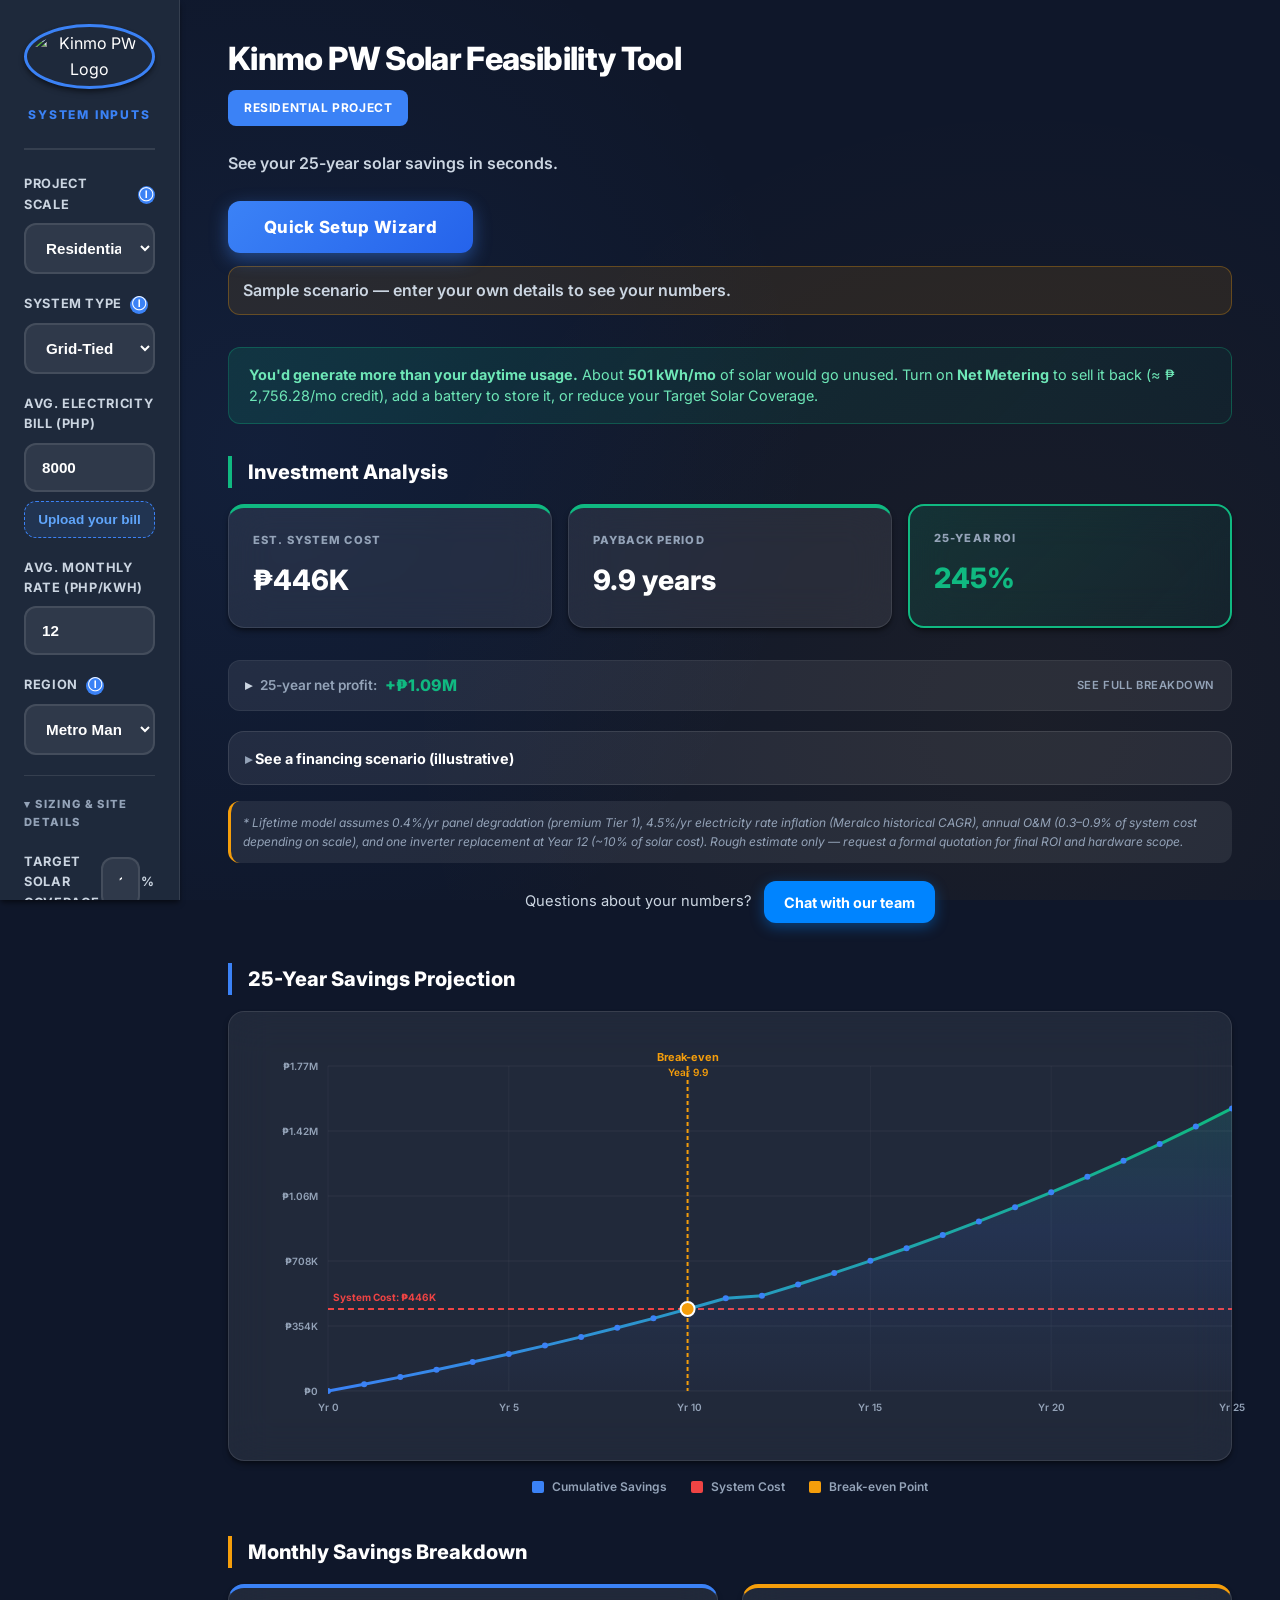
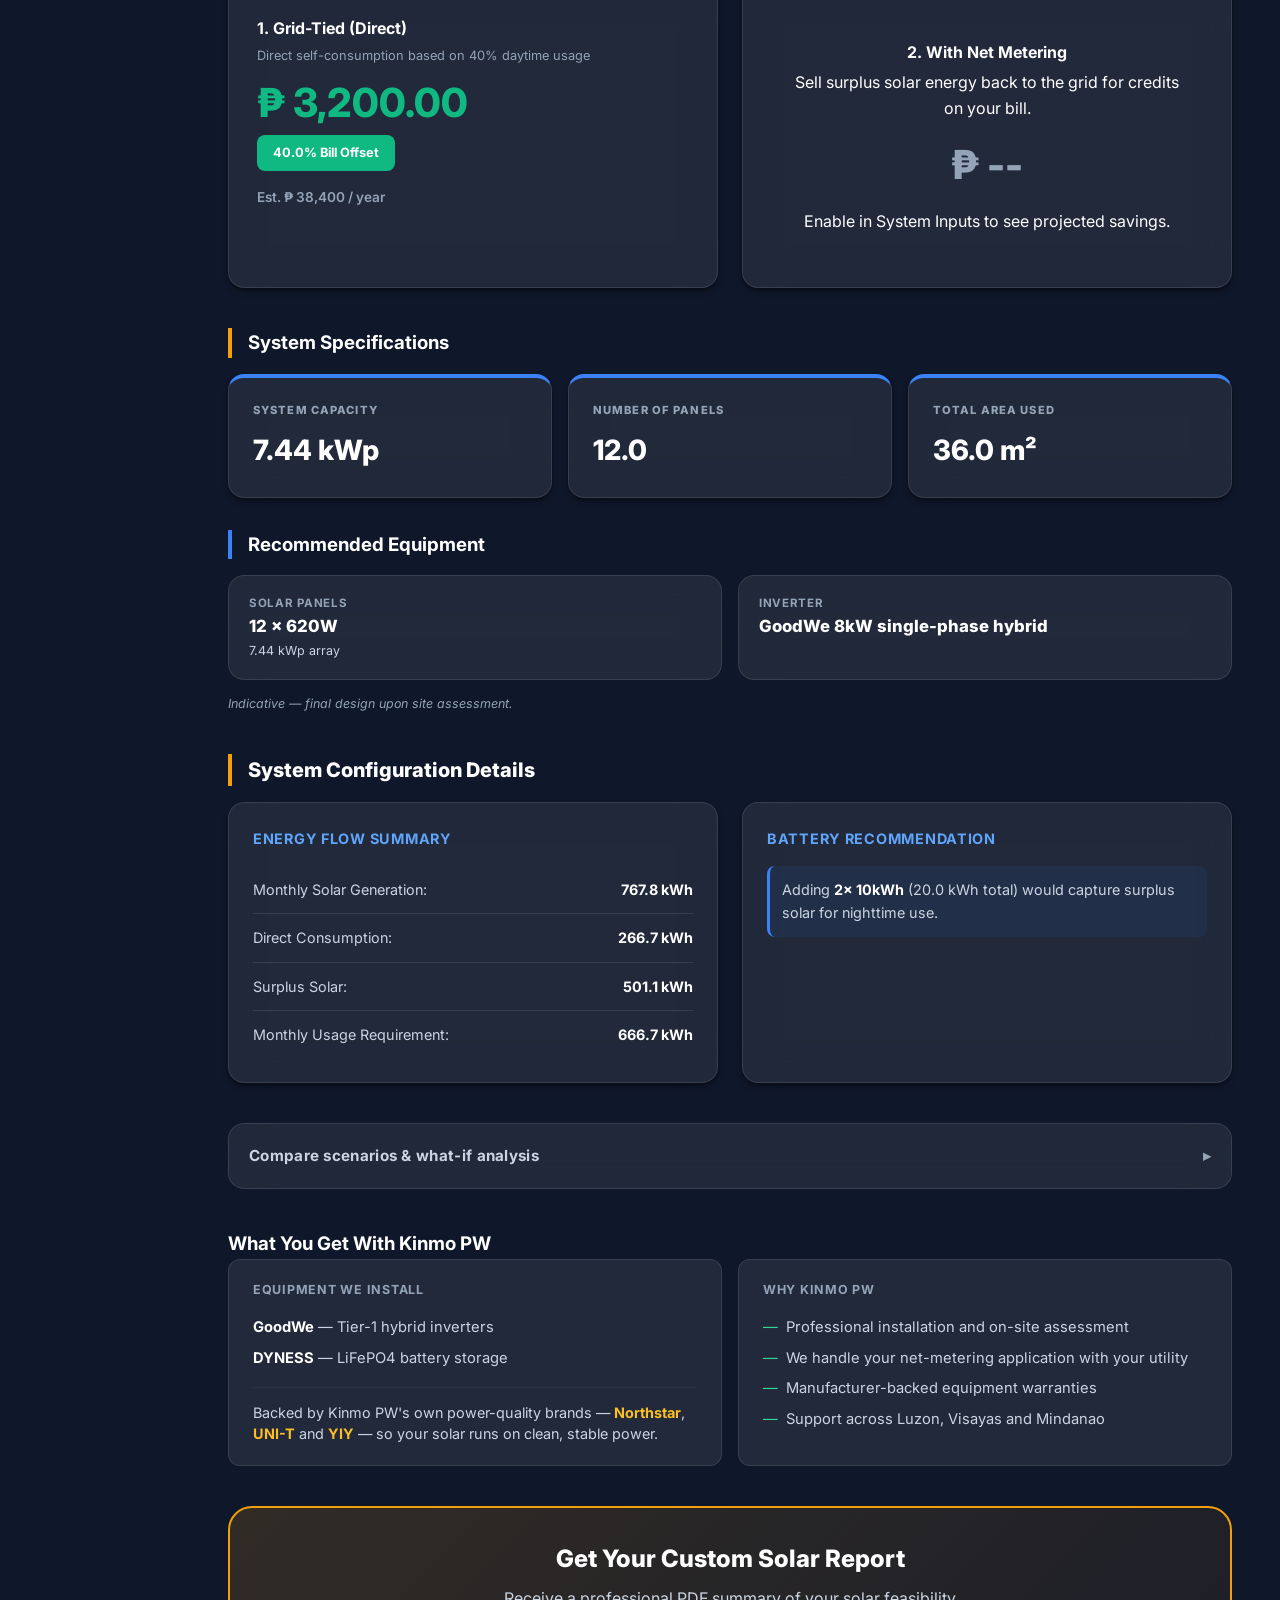
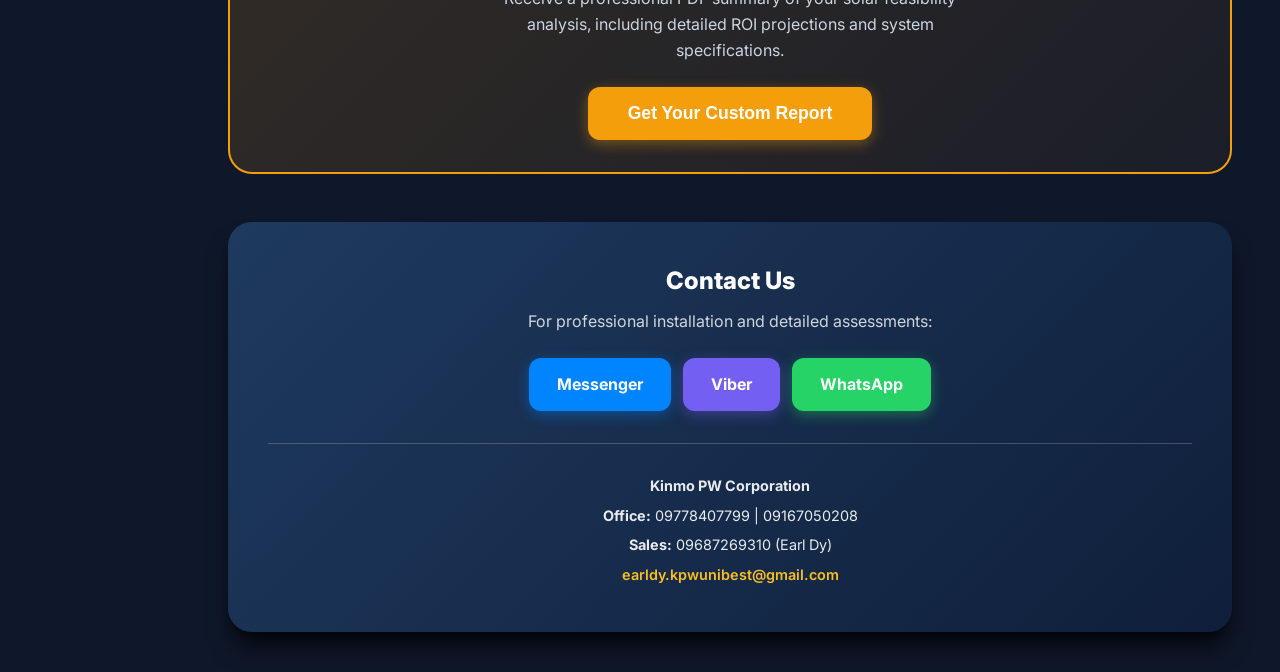
==== commit 8e4ec9d6: "UX + lead-gen overhaul: fix lead delivery, money-math, mobile-safe polish Lead delivery (was silentl" ====
--- a/index.html
+++ b/index.html
@@ -19,7 +19,7 @@
     <div class="app-container">
         <!-- Mobile Toggle Button -->
         <button class="mobile-toggle" id="mobileToggle" aria-label="Open system inputs">
-            <span class="mobile-toggle-icon" aria-hidden="true">☰</span>
+            <span class="mobile-toggle-icon" aria-hidden="true"><svg width="20" height="20" viewBox="0 0 24 24" fill="none" stroke="currentColor" stroke-width="2" stroke-linecap="round"><line x1="3" y1="6" x2="21" y2="6"/><line x1="3" y1="12" x2="21" y2="12"/><line x1="3" y1="18" x2="21" y2="18"/></svg></span>
             <span class="mobile-toggle-label">Inputs</span>
         </button>
         <!-- Sidebar -->
@@ -62,7 +62,7 @@
                         <input type="number" id="bill" value="8000" step="500" min="0" aria-label="Average monthly electricity bill in Philippine Pesos">
                         <button class="clear-input" data-target="bill" aria-label="Clear bill value">×</button>
                     </div>
-                    <button type="button" class="btn-upload-bill" id="btnUploadBillSidebar" aria-label="Upload a photo of your electricity bill">📸 Upload your bill</button>
+                    <button type="button" class="btn-upload-bill" id="btnUploadBillSidebar" aria-label="Upload a photo of your electricity bill">Upload your bill</button>
                 </div>
 
                 <div class="input-group">
@@ -80,12 +80,12 @@
                     </label>
                     <select id="region" aria-label="Project region for solar irradiance">
                         <option value="metro_manila">Metro Manila (PSH 4.3)</option>
-                        <option value="northern_luzon">Northern Luzon (PSH 4.3)</option>
+                        <option value="northern_luzon">Northern Luzon (PSH 4.5)</option>
                         <option value="cordillera">Baguio / Cordillera (PSH 3.8)</option>
                         <option value="central_luzon">Central Luzon (PSH 4.4)</option>
                         <option value="southern_luzon">Southern Luzon (PSH 4.5)</option>
-                        <option value="visayas">Visayas (PSH 4.8)</option>
-                        <option value="mindanao">Mindanao (PSH 5.0)</option>
+                        <option value="visayas">Visayas (PSH 4.5)</option>
+                        <option value="mindanao">Mindanao (PSH 4.5)</option>
                     </select>
                 </div>
 
@@ -206,8 +206,8 @@
 
             <div class="intro-box">
                 <p class="intro-lead">See your 25-year solar savings in seconds.</p>
-                <button class="btn-wizard" id="btnWizard" aria-label="Open quick setup wizard">🧙 Quick Setup Wizard</button>
-                <p class="sample-hint hidden" id="sampleHint">✨ Sample scenario — enter your own details to see your numbers.</p>
+                <button class="btn-wizard" id="btnWizard" aria-label="Open quick setup wizard">Quick Setup Wizard</button>
+                <p class="sample-hint hidden" id="sampleHint">Sample scenario — enter your own details to see your numbers.</p>
             </div>
 
             <div id="statusAlerts" aria-live="polite" role="status"></div>
@@ -239,7 +239,7 @@
                     <div class="breakdown-grid" id="breakdownContent"></div>
                 </details>
                 <details class="financing-panel" id="financingPanel">
-                    <summary>💳 See a financing scenario (illustrative)</summary>
+                    <summary>See a financing scenario (illustrative)</summary>
                     <div class="financing-content">
                         <div class="financing-controls">
                             <div class="financing-field">
@@ -262,6 +262,10 @@
                 </details>
 
                 <p class="roi-disclaimer">* Lifetime model assumes 0.4%/yr panel degradation (premium Tier 1), 4.5%/yr electricity rate inflation (Meralco historical CAGR), annual O&amp;M (0.3–0.9% of system cost depending on scale), and one inverter replacement at Year 12 (~10% of solar cost). Rough estimate only — request a formal quotation for final ROI and hardware scope.</p>
+                <div class="roi-chat-cta">
+                    <span>Questions about your numbers?</span>
+                    <a class="btn-cta btn-messenger" data-chat="messenger" href="https://www.facebook.com/messages/t/kinmopwcorporation" target="_blank" rel="noopener noreferrer">Chat with our team</a>
+                </div>
             </section>
 
             <!-- Savings Projection Chart (visual breakeven right after headline number) -->
@@ -283,7 +287,7 @@
                 <div class="results-grid">
                     <div class="result-card primary" id="cardScenario1">
                         <h4 id="sc1Title">1. Grid-Tied (Direct)</h4>
-                        <p class="sc-desc" id="sc1Desc">Direct self-consumption based on 30% daytime load</p>
+                        <p class="sc-desc" id="sc1Desc">Direct self-consumption during daytime hours</p>
                         <div class="savings-value" id="sc1Monthly">₱ 0.00</div>
                         <div class="offset-badge" id="sc1Offset">0.0% Bill Offset</div>
                         <div class="yearly-est" id="sc1Yearly">Est. ₱ 0 / year</div>
@@ -364,7 +368,7 @@
 
             <!-- Power-user: Comparison + Sensitivity combined into one collapsible -->
             <details class="advanced-analysis" id="advancedAnalysis">
-                <summary>📊 Compare scenarios & what-if analysis</summary>
+                <summary>Compare scenarios & what-if analysis</summary>
                 <section class="comparison-section" id="comparisonSection">
                     <h3>System Type Comparison</h3>
                     <p class="section-subtitle">Same inputs applied across all system types for direct comparison.</p>
@@ -390,6 +394,30 @@
                 </section>
             </details>
 
+            <!-- What you get with Kinmo (trust + brands) -->
+            <section class="trust-section" id="trustSection">
+                <h3>What You Get With Kinmo PW</h3>
+                <div class="trust-grid">
+                    <div class="trust-brands">
+                        <h5>Equipment we install</h5>
+                        <ul class="brand-list">
+                            <li><strong>GoodWe</strong> — Tier-1 hybrid inverters</li>
+                            <li><strong>DYNESS</strong> — LiFePO4 battery storage</li>
+                        </ul>
+                        <p class="brand-diff">Backed by Kinmo PW's own power-quality brands — <strong>Northstar</strong>, <strong>UNI-T</strong> and <strong>YIY</strong> — so your solar runs on clean, stable power.</p>
+                    </div>
+                    <div class="trust-points">
+                        <h5>Why Kinmo PW</h5>
+                        <ul class="trust-list">
+                            <li>Professional installation and on-site assessment</li>
+                            <li>We handle your net-metering application with your utility</li>
+                            <li>Manufacturer-backed equipment warranties</li>
+                            <li>Support across Luzon, Visayas and Mindanao</li>
+                        </ul>
+                    </div>
+                </div>
+            </section>
+
             <!-- Get Custom Report CTA -->
             <section class="report-cta-section">
                 <div class="report-cta-box">
@@ -406,16 +434,16 @@
                 <p>For professional installation and detailed assessments:</p>
                 <div class="contact-channels">
                     <a href="https://www.facebook.com/messages/t/kinmopwcorporation?text=Hello!%20I%20used%20your%20Solar%20Feasibility%20Tool%20and%20would%20like%20to%20request%20a%20quote."
-                        class="btn-cta btn-messenger" target="_blank" rel="noopener noreferrer">
-                        💬 Messenger
+                        class="btn-cta btn-messenger" data-chat="messenger" target="_blank" rel="noopener noreferrer">
+                        Messenger
                     </a>
                     <a href="viber://chat?number=%2B639687269310"
                         class="btn-cta btn-viber" target="_blank" rel="noopener noreferrer">
-                        📞 Viber
+                        Viber
                     </a>
                     <a href="https://wa.me/639687269310"
-                        class="btn-cta btn-whatsapp" target="_blank" rel="noopener noreferrer">
-                        🟢 WhatsApp
+                        class="btn-cta btn-whatsapp" data-chat="whatsapp" target="_blank" rel="noopener noreferrer">
+                        WhatsApp
                     </a>
                 </div>
                 <div class="contact-info">
@@ -465,10 +493,17 @@
                 <p class="form-disclaimer">By submitting, you agree to be contacted by Kinmo PW regarding your solar inquiry.</p>
             </form>
             <div id="reportSuccess" class="hidden">
-                <div class="success-icon">&#10004;</div>
+                <div class="success-icon"><svg width="30" height="30" viewBox="0 0 24 24" fill="none" stroke="currentColor" stroke-width="3" stroke-linecap="round" stroke-linejoin="round" aria-hidden="true"><polyline points="20 6 9 17 4 12"/></svg></div>
                 <h4>Report Sent Successfully!</h4>
                 <p>Check your email for your custom solar feasibility report. Our team may also reach out to discuss your project.</p>
-                <button class="btn-report" id="btnDownloadPdf">⬇ Download PDF now</button>
+                <button class="btn-report" id="btnDownloadPdf">Download PDF now</button>
+                <div class="success-chat">
+                    <p>Prefer to talk to our team now?</p>
+                    <div class="success-chat-links">
+                        <a class="btn-cta btn-messenger" data-chat="messenger" href="https://www.facebook.com/messages/t/kinmopwcorporation" target="_blank" rel="noopener noreferrer">Messenger</a>
+                        <a class="btn-cta btn-whatsapp" data-chat="whatsapp" href="https://wa.me/639687269310" target="_blank" rel="noopener noreferrer">WhatsApp</a>
+                    </div>
+                </div>
                 <button class="btn-close-modal" id="btnCloseSuccess">Close</button>
             </div>
         </div>
@@ -480,7 +515,7 @@
             <button class="modal-close wizard-close" id="wizardClose" aria-label="Close wizard">&times;</button>
             <h3 id="wizardTitle">Quick Setup Wizard</h3>
 
-            <div class="wizard-progress" role="progressbar" aria-valuemin="1" aria-valuemax="6" aria-valuenow="1">
+            <div class="wizard-progress" role="progressbar" aria-valuemin="1" aria-valuemax="5" aria-valuenow="1">
                 <div class="wizard-progress-bar" id="wizardProgressBar"></div>
                 <div class="wizard-steps-indicator">
                     <span class="wizard-dot active" data-step="1">1</span>
@@ -488,7 +523,6 @@
                     <span class="wizard-dot" data-step="3">3</span>
                     <span class="wizard-dot" data-step="4">4</span>
                     <span class="wizard-dot" data-step="5">5</span>
-                    <span class="wizard-dot" data-step="6">6</span>
                 </div>
             </div>
 
@@ -559,13 +593,13 @@
                     </div>
                 </div>
                 <div class="wizard-upload-divider"><span>or</span></div>
-                <button type="button" class="btn-upload-bill wizard-upload-btn" id="btnUploadBillWizard" aria-label="Upload a photo of your electricity bill">📸 Upload your bill instead</button>
+                <button type="button" class="btn-upload-bill wizard-upload-btn" id="btnUploadBillWizard" aria-label="Upload a photo of your electricity bill">Upload your bill instead</button>
             </div>
 
             <!-- Step 4: Physical -->
             <div class="wizard-step" id="wizStep4" role="group" aria-labelledby="wizStep4Title">
                 <h4 id="wizStep4Title">Physical constraints</h4>
-                <p>Tell us about your available space and panel preference.</p>
+                <p>Tell us about your available roof or land area.</p>
                 <div class="wizard-inputs">
                     <div class="wizard-input-group">
                         <label for="wizRoofType">Roof / Site Type</label>
@@ -582,42 +616,12 @@
                         <input type="number" id="wizArea" value="50" step="5" min="0">
                         <small class="help-text" id="wizRecommendedArea"></small>
                     </div>
-                    <div class="wizard-input-group">
-                        <label for="wizWattage">Panel Wattage (Wp)</label>
-                        <input type="number" id="wizWattage" value="620" step="10" min="100">
-                    </div>
-                </div>
-            </div>
-
-            <!-- Step 5: Advanced -->
+                </div>
+            </div>
+
+            <!-- Step 5: Summary -->
             <div class="wizard-step" id="wizStep5" role="group" aria-labelledby="wizStep5Title">
-                <h4 id="wizStep5Title">Advanced options</h4>
-                <p>Fine-tune your analysis or keep the defaults.</p>
-                <div class="wizard-inputs">
-                    <div class="wizard-input-group">
-                        <label for="wizSolarTarget">Solar Coverage Target: <span id="wizSolarTargetVal">100</span>%</label>
-                        <input type="range" id="wizSolarTarget" min="0" max="100" value="100">
-                    </div>
-                    <div class="wizard-input-group">
-                        <label for="wizDaytimeLoad">Daytime Load: <span id="wizDaytimeLoadVal">75</span>%</label>
-                        <input type="range" id="wizDaytimeLoad" min="0" max="100" value="75">
-                    </div>
-                    <div class="wizard-input-group hidden" id="wizBatteryGroup">
-                        <label for="wizBackupHours">Backup Hours: <span id="wizBackupHoursVal">4</span>h</label>
-                        <input type="range" id="wizBackupHours" min="1" max="24" value="4">
-                    </div>
-                    <div class="wizard-input-group">
-                        <label class="wizard-checkbox">
-                            <input type="checkbox" id="wizNetMetering">
-                            Enable Net Metering
-                        </label>
-                    </div>
-                </div>
-            </div>
-
-            <!-- Step 6: Summary -->
-            <div class="wizard-step" id="wizStep6" role="group" aria-labelledby="wizStep6Title">
-                <h4 id="wizStep6Title">Your Configuration Summary</h4>
+                <h4 id="wizStep5Title">Your Configuration Summary</h4>
                 <div class="wizard-summary" id="wizardSummary"></div>
             </div>
 
@@ -634,19 +638,19 @@
     <div class="modal-overlay bill-modal-overlay" id="billUploadModal" role="dialog" aria-modal="true" aria-labelledby="billModalTitle">
         <div class="modal-content bill-modal-content">
             <button class="modal-close" id="billModalClose" aria-label="Close bill upload">&times;</button>
-            <h3 id="billModalTitle">📸 Upload your electricity bill</h3>
+            <h3 id="billModalTitle">Upload your electricity bill</h3>
             <p>Upload 1–12 photos or PDFs of your Meralco or co-op bills — we'll read the amount and usage for you.</p>
 
             <!-- Choose files -->
             <div id="billUploadStep">
                 <label class="bill-dropzone" id="billDropzone">
                     <input type="file" id="billFileInput" accept="image/*,application/pdf,.pdf" multiple hidden>
-                    <span class="bill-dropzone-icon" aria-hidden="true">📄</span>
+                    <span class="bill-dropzone-icon" aria-hidden="true"><svg width="40" height="40" viewBox="0 0 24 24" fill="none" stroke="currentColor" stroke-width="1.5" stroke-linecap="round" stroke-linejoin="round"><path d="M14 3v4a1 1 0 0 0 1 1h4"/><path d="M17 21H7a2 2 0 0 1-2-2V5a2 2 0 0 1 2-2h7l5 5v11a2 2 0 0 1-2 2z"/><path d="M12 18v-6"/><path d="M9.5 14.5 12 12l2.5 2.5"/></svg></span>
                     <span class="bill-dropzone-text">Tap to choose photos or PDFs</span>
                     <span class="bill-dropzone-hint">Up to 12 files (JPG, PNG, PDF)</span>
                 </label>
                 <div class="bill-file-list" id="billFileList"></div>
-                <p class="bill-privacy">🔒 Photos are processed only to read your bill and are <strong>not stored</strong>.</p>
+                <p class="bill-privacy">Photos are processed only to read your bill and are <strong>not stored</strong>.</p>
                 <div class="bill-actions">
                     <button type="button" class="btn-report bill-extract-btn" id="btnExtractBill" disabled>Read my bill</button>
                 </div>
@@ -679,7 +683,7 @@
                         <input type="number" id="billApplyRate" step="0.1" min="0">
                     </div>
                 </div>
-                <p class="bill-privacy">🔒 Photos are processed only to read your bill and are <strong>not stored</strong>.</p>
+                <p class="bill-privacy">Photos are processed only to read your bill and are <strong>not stored</strong>.</p>
                 <div class="bill-actions bill-actions-split">
                     <button type="button" class="btn-close-modal bill-back-btn" id="btnBillBack">Upload again</button>
                     <button type="button" class="btn-report" id="btnApplyBill">Apply to calculator</button>
--- a/style.css
+++ b/style.css
@@ -537,6 +537,69 @@
     border: 1px solid rgba(245, 158, 11, 0.3);
     color: var(--accent-light);
 }
+
+.status-alert.surplus-info {
+    background: linear-gradient(135deg, rgba(16, 185, 129, 0.15) 0%, rgba(16, 185, 129, 0.05) 100%);
+    border: 1px solid rgba(16, 185, 129, 0.3);
+    color: #6ee7b7;
+}
+
+/* ==================== TRUST / BRANDS STRIP ==================== */
+.trust-grid {
+    display: grid;
+    grid-template-columns: repeat(auto-fit, minmax(260px, 1fr));
+    gap: 1rem;
+}
+.trust-brands, .trust-points {
+    background: var(--bg-card);
+    border: 1px solid var(--border-color);
+    border-radius: var(--radius-md);
+    padding: 1.25rem 1.5rem;
+}
+.trust-brands h5, .trust-points h5 {
+    font-size: 0.78rem;
+    text-transform: uppercase;
+    letter-spacing: 0.06em;
+    color: var(--text-muted);
+    margin: 0 0 0.75rem;
+}
+.brand-list, .trust-list { list-style: none; margin: 0; padding: 0; }
+.brand-list li, .trust-list li {
+    padding: 0.3rem 0;
+    color: var(--text-secondary);
+    font-size: 0.92rem;
+    line-height: 1.45;
+}
+.brand-list strong { color: var(--text-primary); }
+.trust-list li { display: flex; gap: 0.5rem; }
+.trust-list li::before { content: '—'; color: var(--success-light); }
+.brand-diff {
+    margin: 0.85rem 0 0;
+    padding-top: 0.85rem;
+    border-top: 1px solid var(--border-light);
+    color: var(--text-secondary);
+    font-size: 0.9rem;
+    line-height: 1.5;
+}
+.brand-diff strong { color: var(--accent-light); }
+
+/* Inline chat CTA under the ROI results */
+.roi-chat-cta {
+    display: flex;
+    align-items: center;
+    justify-content: center;
+    flex-wrap: wrap;
+    gap: 0.75rem;
+    margin-top: 1.1rem;
+}
+.roi-chat-cta span { color: var(--text-secondary); font-size: 0.92rem; }
+.roi-chat-cta .btn-cta { flex: 0 0 auto; padding: 0.6rem 1.25rem; font-size: 0.9rem; }
+
+/* Chat CTA on the report success screen */
+.success-chat { margin: 1.25rem 0 0.5rem; }
+.success-chat p { color: var(--text-muted); font-size: 0.85rem; margin-bottom: 0.5rem; }
+.success-chat-links { display: flex; gap: 0.5rem; }
+.success-chat-links .btn-cta { flex: 1; padding: 0.6rem; font-size: 0.9rem; }
 
 /* ==================== METRICS GRID ==================== */
 .metrics-grid {
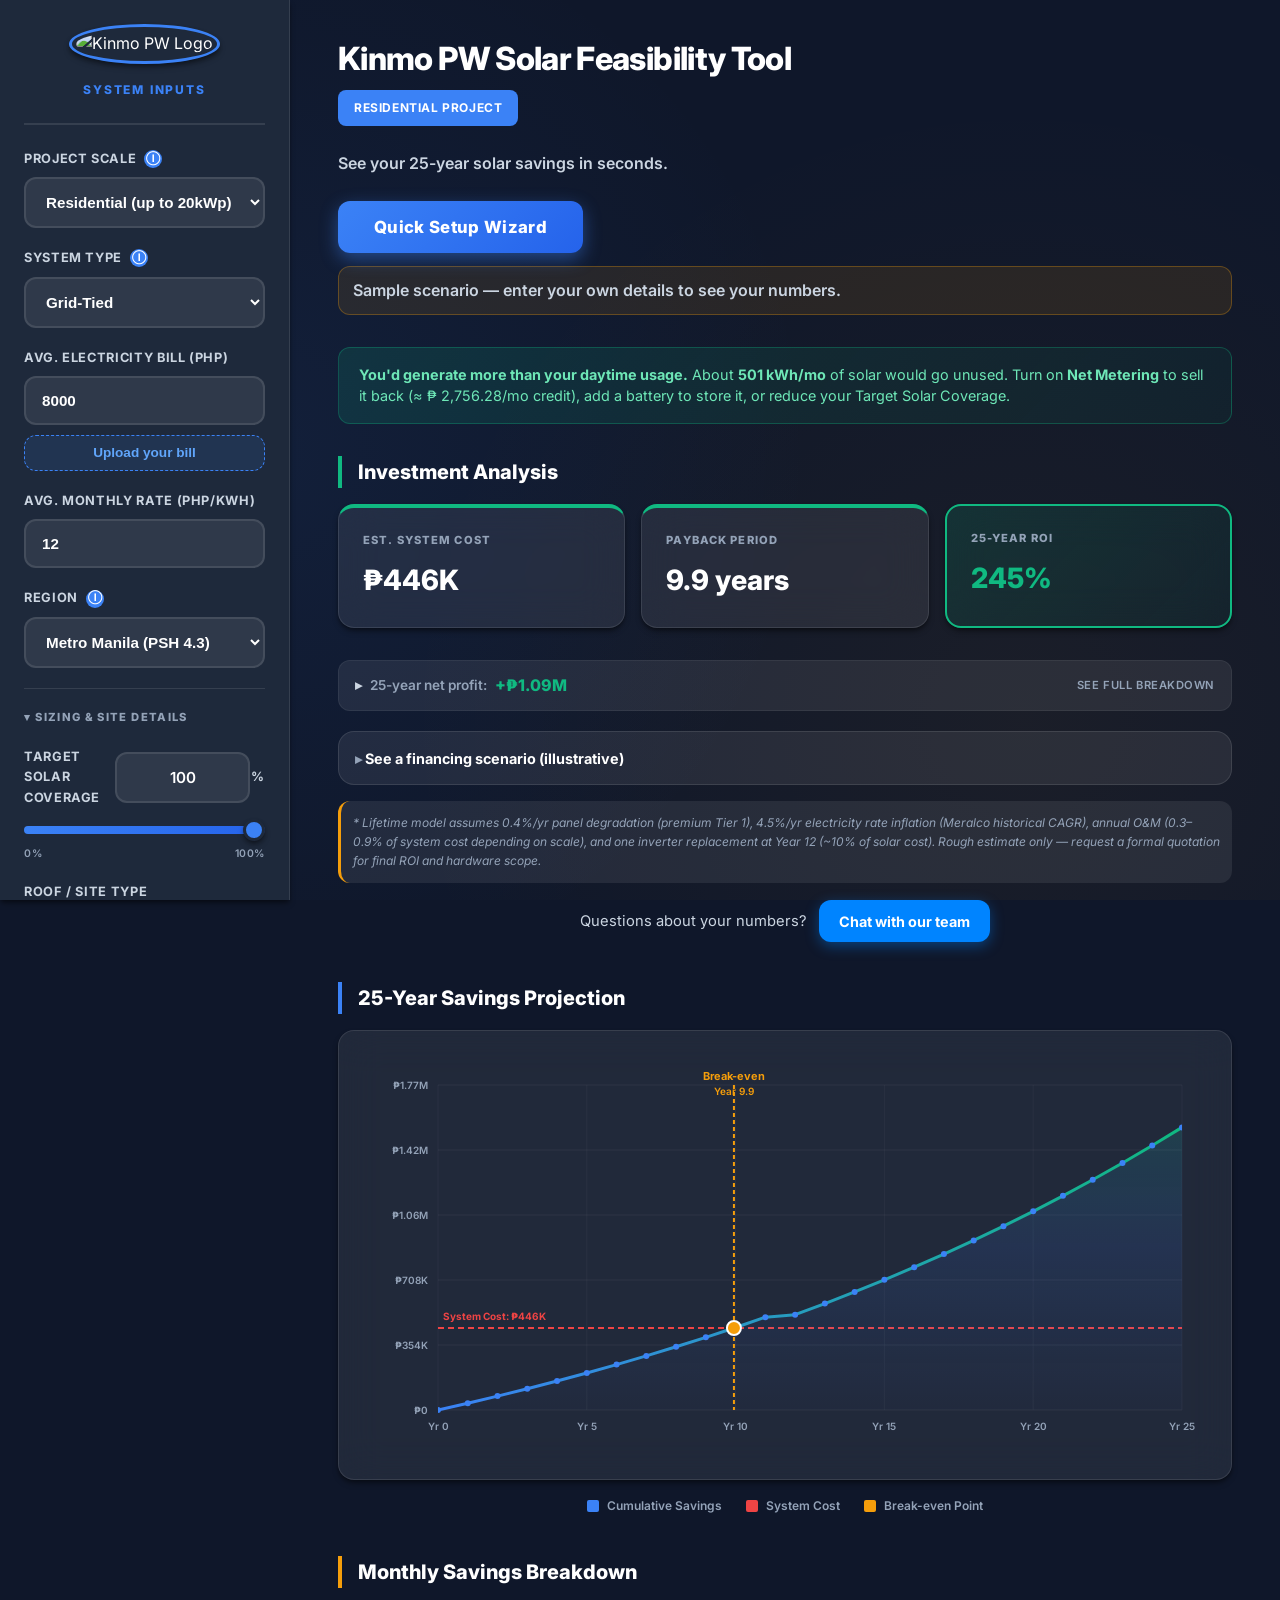
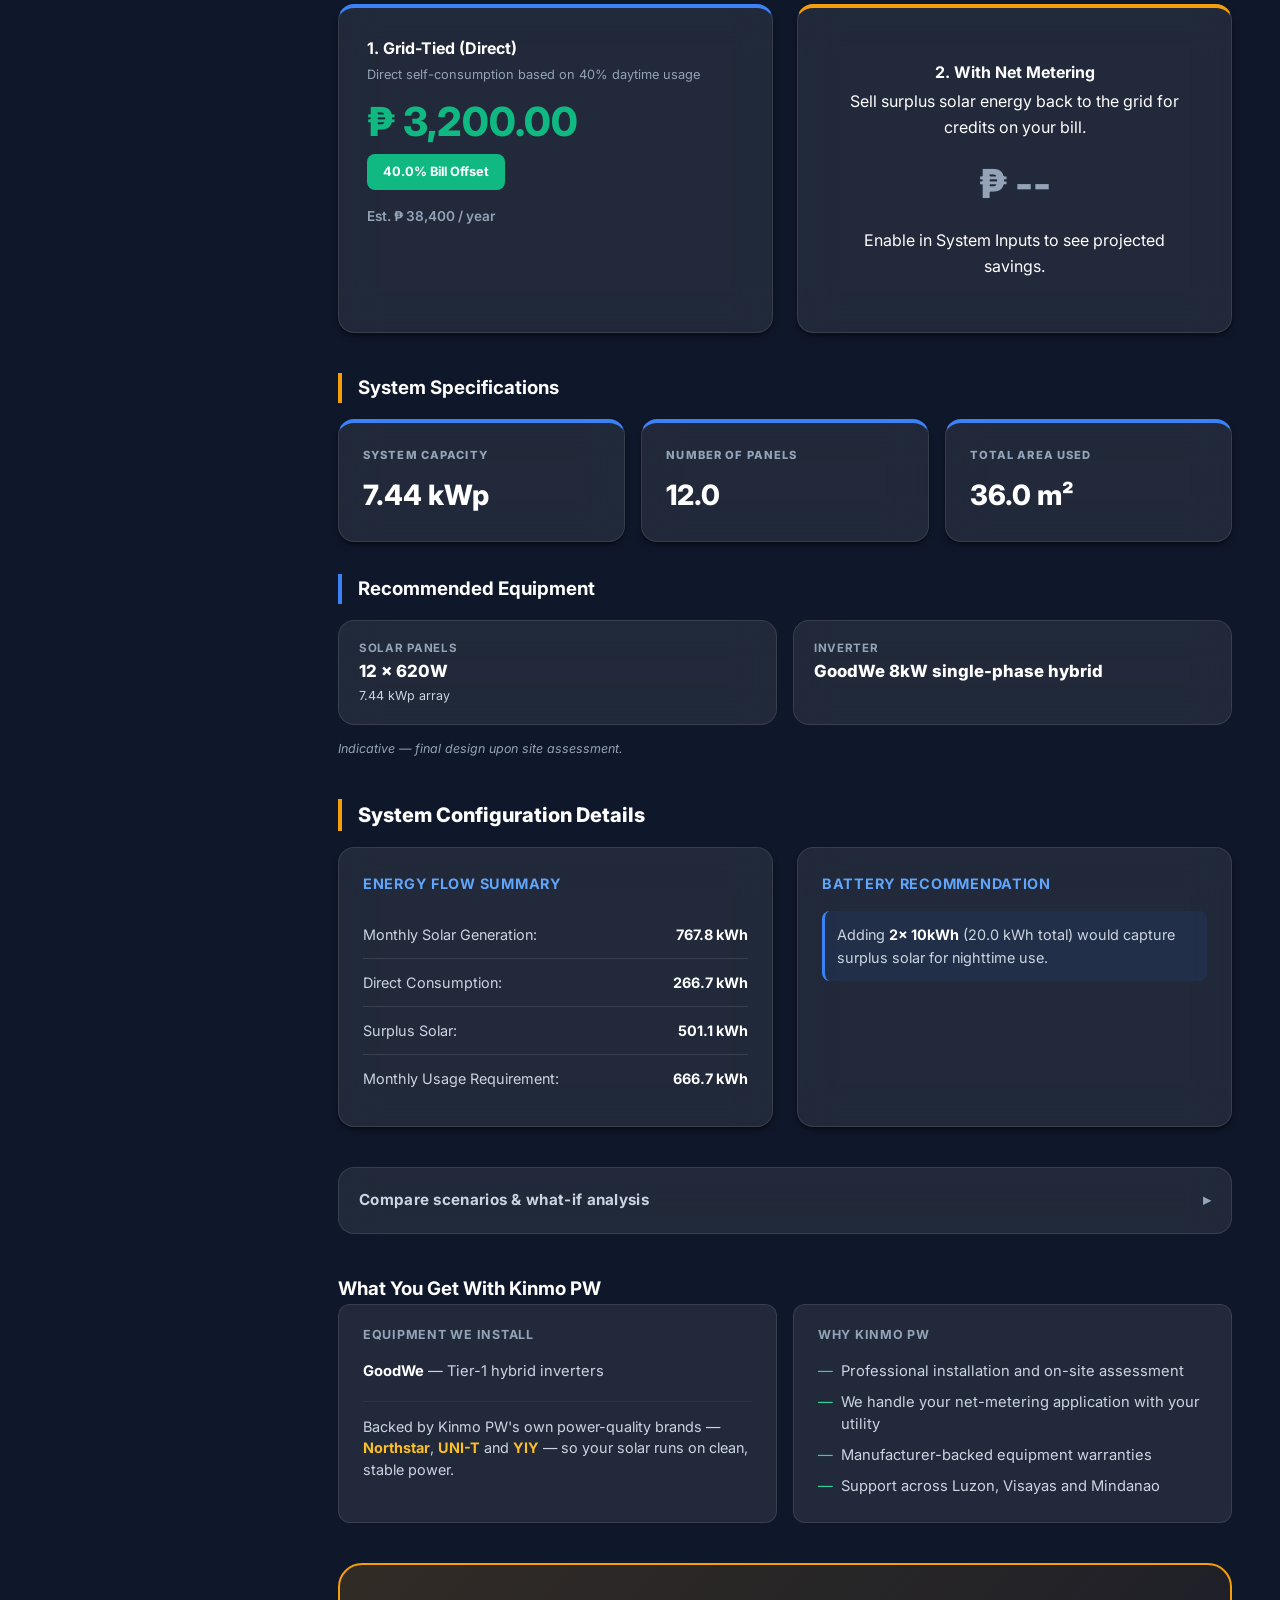
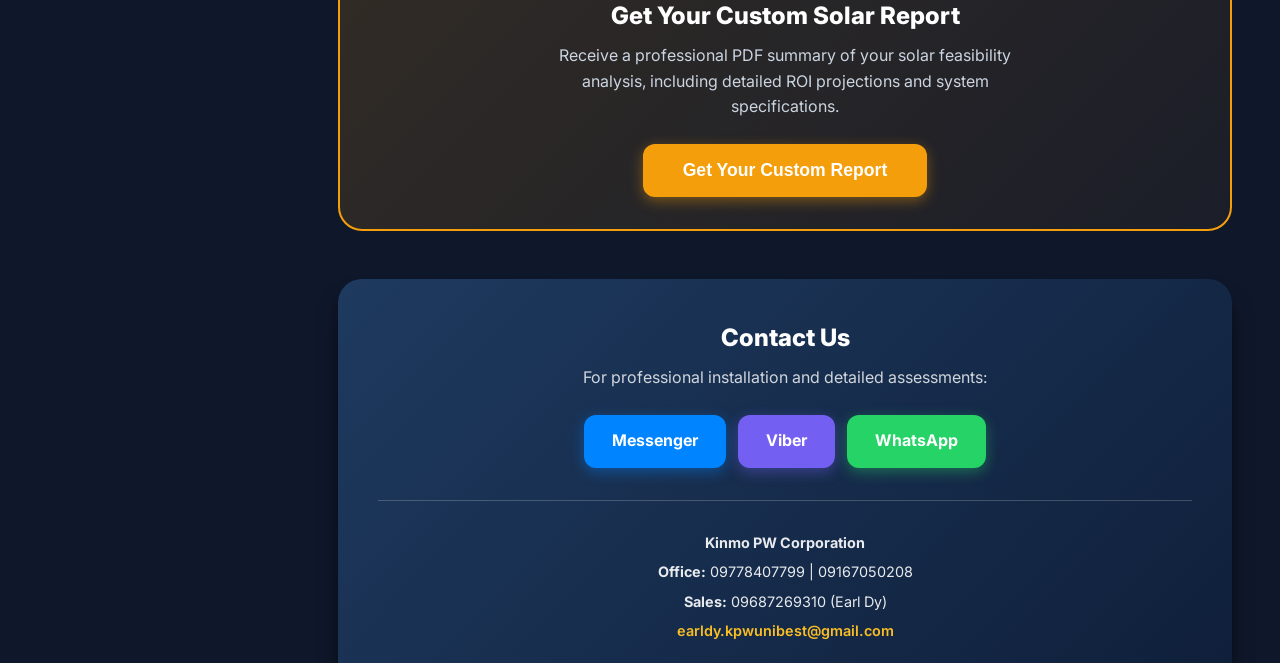
==== commit 17c512f0: "Remove DYNESS branding for now (keep storage rec brand-neutral) Drop the DYNESS name from the PDF re" ====
--- a/index.html
+++ b/index.html
@@ -402,7 +402,6 @@
                         <h5>Equipment we install</h5>
                         <ul class="brand-list">
                             <li><strong>GoodWe</strong> — Tier-1 hybrid inverters</li>
-                            <li><strong>DYNESS</strong> — LiFePO4 battery storage</li>
                         </ul>
                         <p class="brand-diff">Backed by Kinmo PW's own power-quality brands — <strong>Northstar</strong>, <strong>UNI-T</strong> and <strong>YIY</strong> — so your solar runs on clean, stable power.</p>
                     </div>
--- a/style.css
+++ b/style.css
@@ -1107,11 +1107,27 @@
 
 /* ==================== RESPONSIVE ==================== */
 @media (max-width: 1024px) {
+    /* Sticky top bar (not a floating button) so page content flows beneath it and
+       headings never scroll under an overlapping button. */
     .mobile-toggle {
         display: flex;
         align-items: center;
-        justify-content: center;
-    }
+        justify-content: flex-start;
+        position: sticky;
+        top: 0;
+        left: 0;
+        right: 0;
+        width: 100%;
+        min-height: 48px;
+        padding: 0 1rem;
+        border-radius: 0;
+        background: rgba(15, 23, 42, 0.9);
+        color: var(--text-primary);
+        box-shadow: 0 1px 0 var(--border-color);
+        backdrop-filter: blur(8px);
+        z-index: 900;
+    }
+    .mobile-toggle:hover { background: rgba(15, 23, 42, 0.95); }
 
     .app-container {
         flex-direction: column;
@@ -1134,7 +1150,7 @@
     }
 
     .main-content {
-        padding: 5rem 1.5rem 2rem;
+        padding: 1.5rem 1.5rem 2rem;
         width: 100%;
     }
 
@@ -1159,7 +1175,7 @@
 
 @media (max-width: 640px) {
     .main-content {
-        padding: 4.5rem 1rem 1.5rem;
+        padding: 1.25rem 1rem 1.5rem;
     }
 
     .main-header h1 {
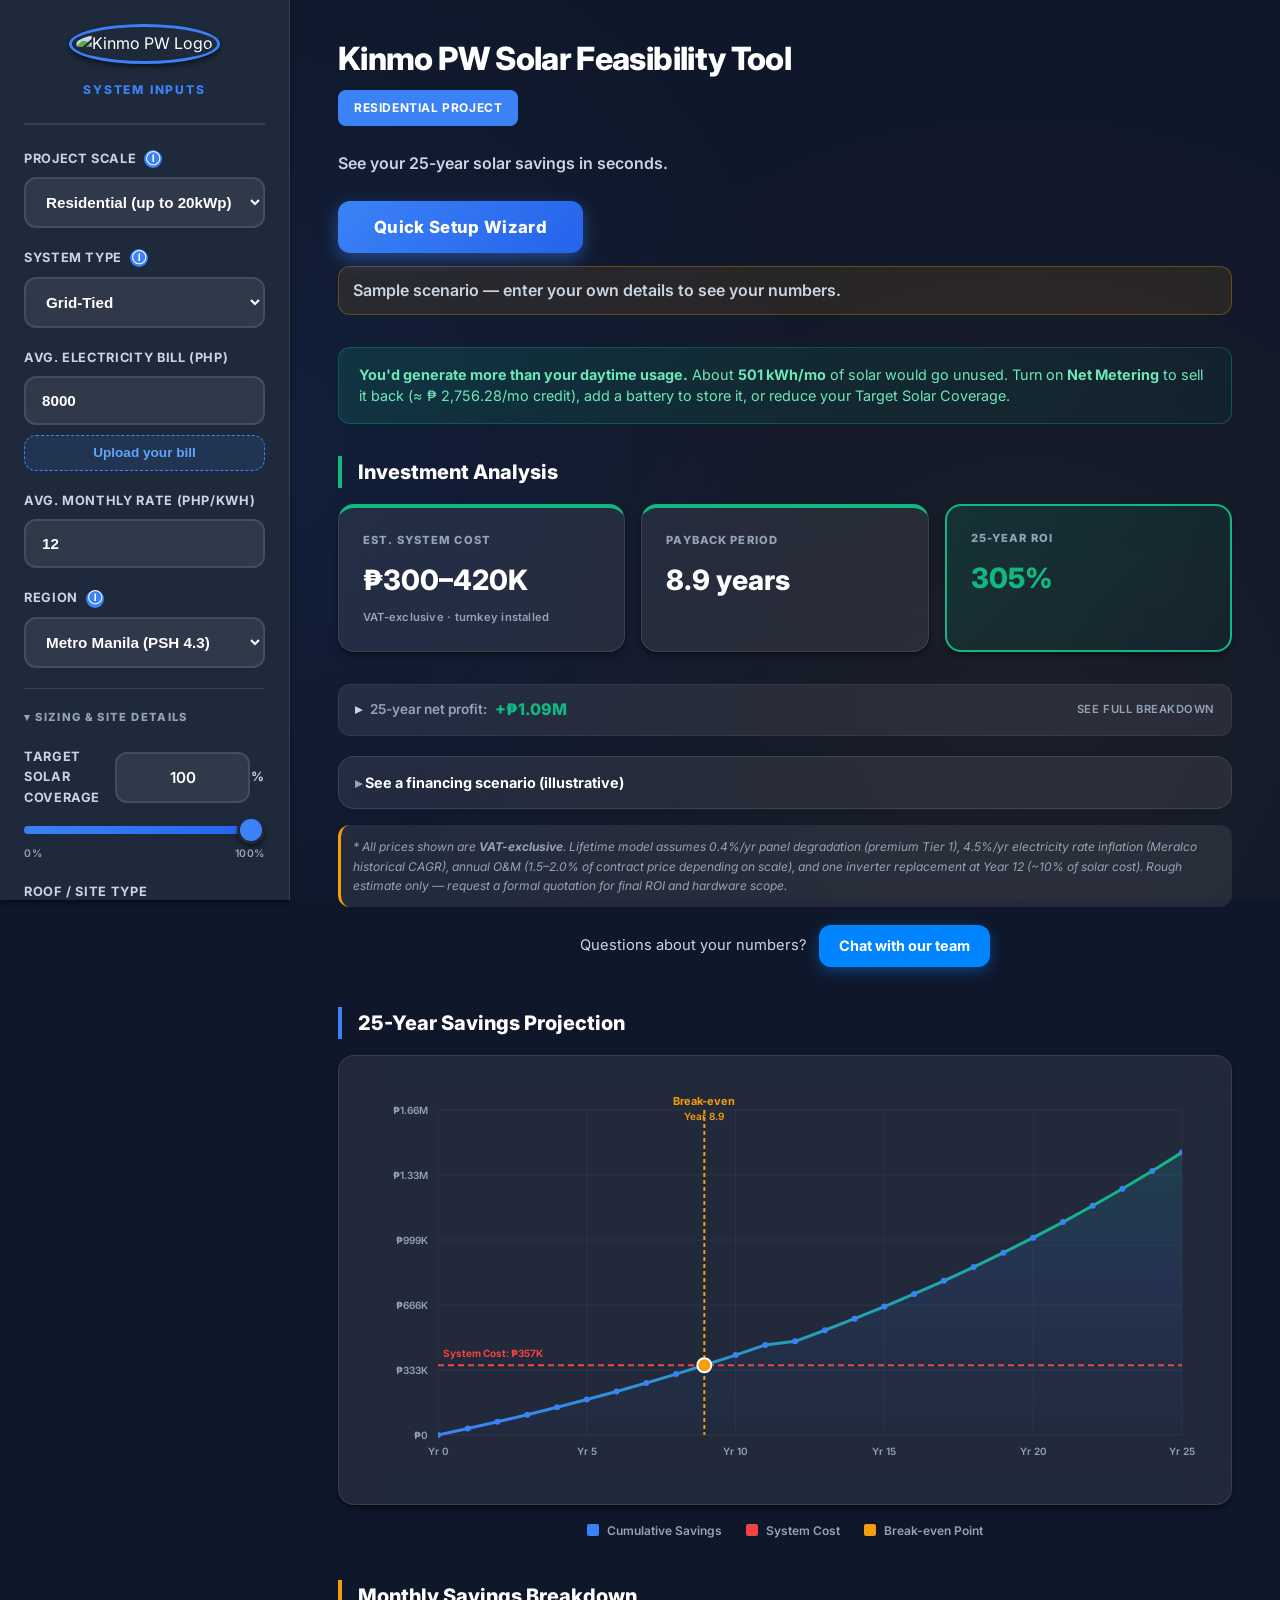
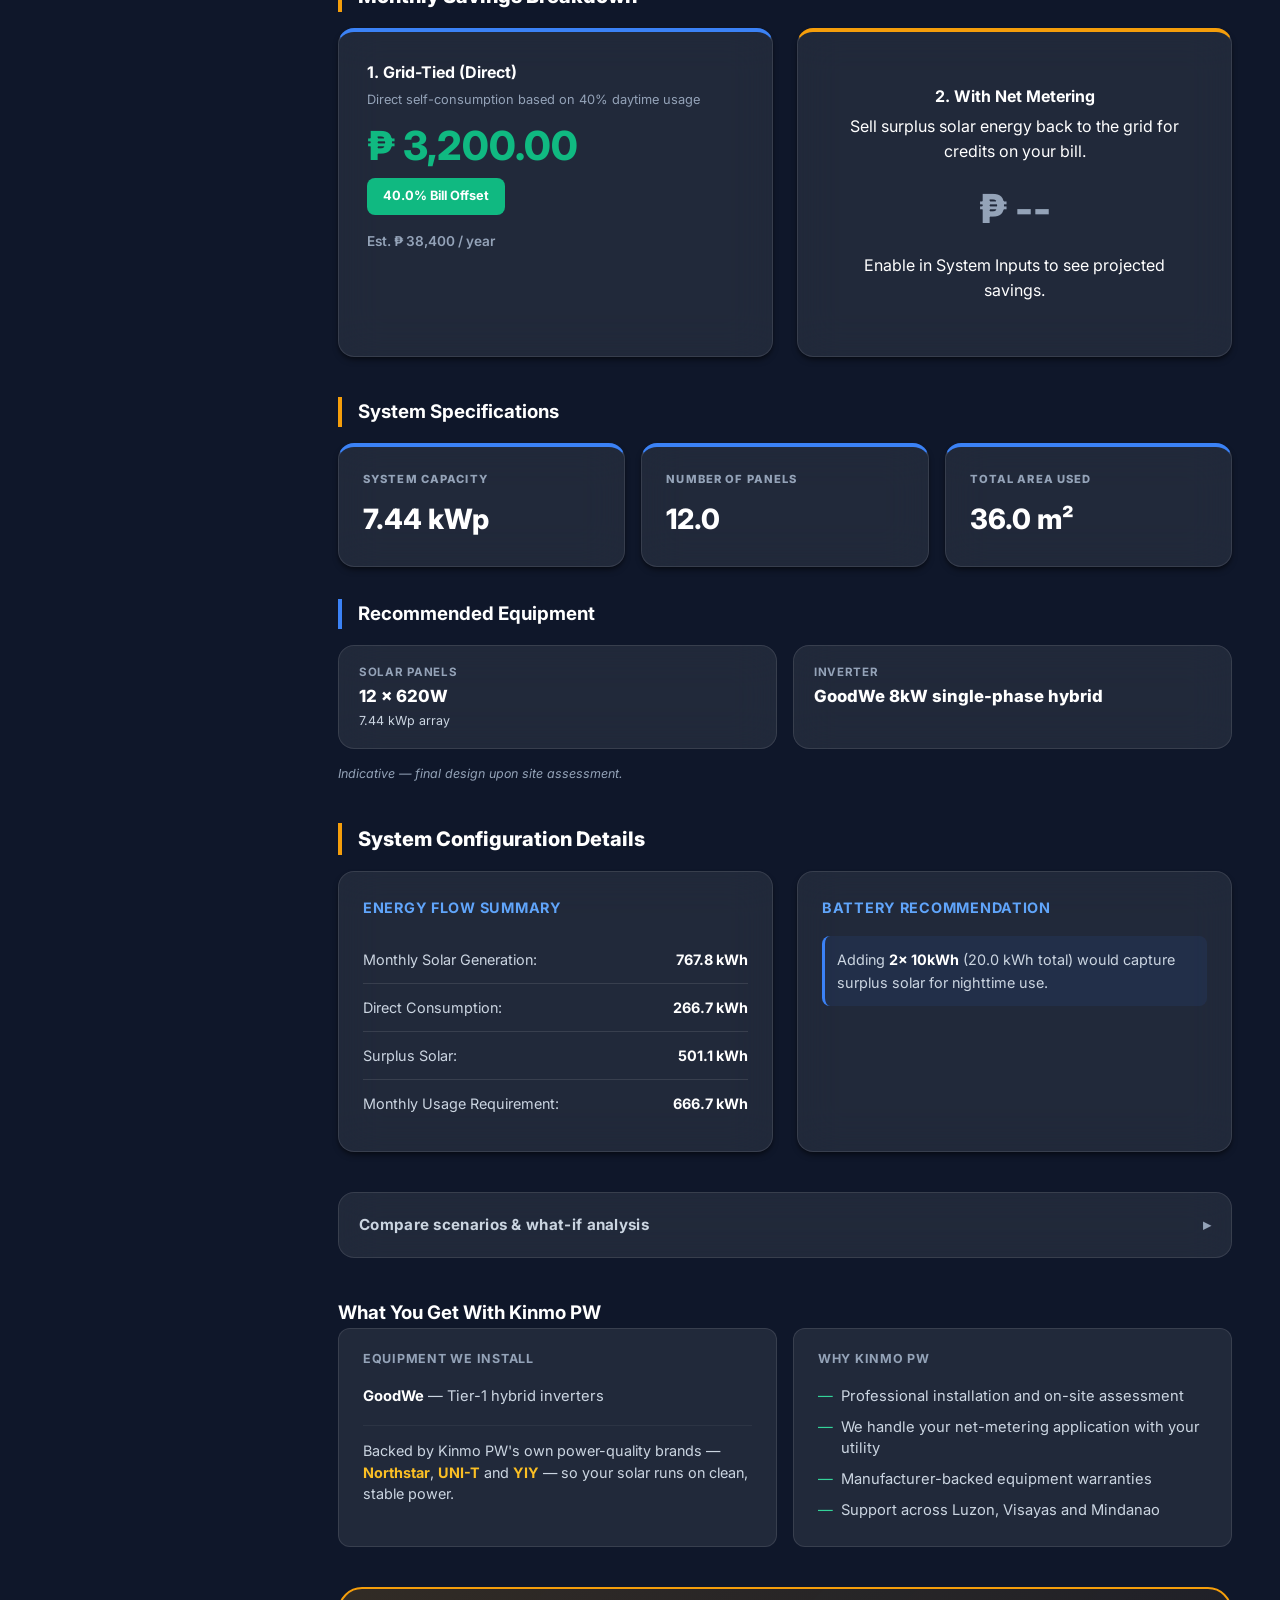
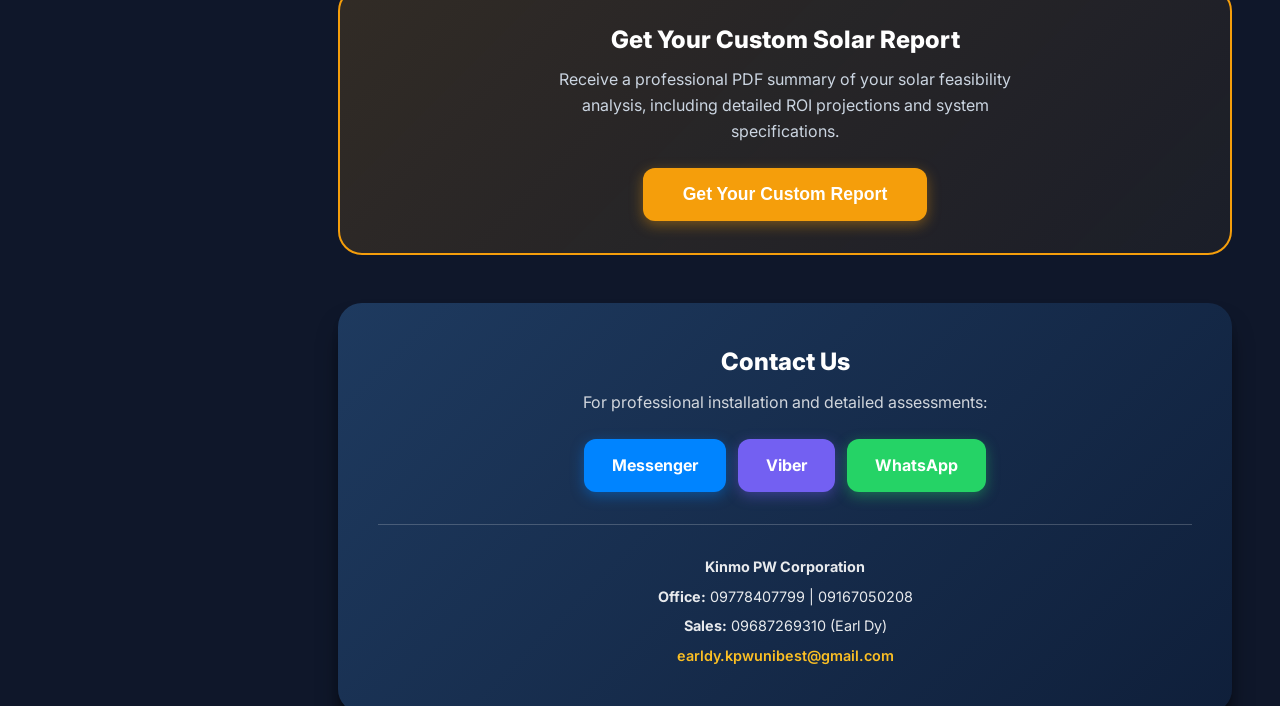
==== commit 7cfec6bc: "Fix O&M rate, make prices VAT-exclusive, update per-kWp tiers 1. O&M was too low (0.3-0.9%/yr of sys" ====
--- a/index.html
+++ b/index.html
@@ -219,6 +219,7 @@
                     <div class="metric-card roi-card">
                         <span class="metric-label">Est. System Cost</span>
                         <span class="metric-value" id="resSystemCost">₱0</span>
+                        <small class="metric-note">VAT-exclusive &middot; turnkey installed</small>
                         <small class="cost-breakdown hidden" id="resCostBreakdown"></small>
                     </div>
                     <div class="metric-card roi-card">
@@ -261,7 +262,7 @@
                     </div>
                 </details>
 
-                <p class="roi-disclaimer">* Lifetime model assumes 0.4%/yr panel degradation (premium Tier 1), 4.5%/yr electricity rate inflation (Meralco historical CAGR), annual O&amp;M (0.3–0.9% of system cost depending on scale), and one inverter replacement at Year 12 (~10% of solar cost). Rough estimate only — request a formal quotation for final ROI and hardware scope.</p>
+                <p class="roi-disclaimer">* All prices shown are <strong>VAT-exclusive</strong>. Lifetime model assumes 0.4%/yr panel degradation (premium Tier 1), 4.5%/yr electricity rate inflation (Meralco historical CAGR), annual O&amp;M (1.5–2.0% of contract price depending on scale), and one inverter replacement at Year 12 (~10% of solar cost). Rough estimate only — request a formal quotation for final ROI and hardware scope.</p>
                 <div class="roi-chat-cta">
                     <span>Questions about your numbers?</span>
                     <a class="btn-cta btn-messenger" data-chat="messenger" href="https://www.facebook.com/messages/t/kinmopwcorporation" target="_blank" rel="noopener noreferrer">Chat with our team</a>
--- a/style.css
+++ b/style.css
@@ -1283,6 +1283,32 @@
     .wizard-summary-grid {
         grid-template-columns: 1fr;
     }
+
+    /* --- larger touch targets on phones --- */
+    .tooltip-icon { width: 24px; height: 24px; font-size: 0.72rem; }
+    .sidebar input[type="range"] { height: 12px; }
+    .sidebar input[type="range"]::-webkit-slider-thumb { width: 28px; height: 28px; }
+    .sidebar input[type="range"]::-moz-range-thumb { width: 28px; height: 28px; }
+    .checkbox-group { padding: 0.9rem; }
+    .checkbox-group input[type="checkbox"] { width: 24px; height: 24px; }
+    .contact-info a { display: inline-block; padding: 0.3rem 0; }
+
+    /* --- comparison table: fit more columns + hint horizontal scroll --- */
+    .comparison-table { font-size: 0.72rem; }
+    .comparison-table th,
+    .comparison-table td { padding: 0.55rem 0.5rem; }
+    .comparison-table-wrapper::after {
+        content: '';
+        position: absolute;
+        top: 1px; right: 1px; bottom: 1px;
+        width: 26px;
+        background: linear-gradient(to right, rgba(15, 23, 42, 0), rgba(15, 23, 42, 0.92));
+        border-radius: 0 var(--radius-lg) var(--radius-lg) 0;
+        pointer-events: none;
+    }
+    .sensitivity-table { font-size: 0.72rem; }
+    .sensitivity-table th,
+    .sensitivity-table td { padding: 0.4rem 0.35rem; }
 }
 
 /* ==================== REDUCED MOTION ==================== */
@@ -1447,6 +1473,18 @@
     grid-template-columns: repeat(3, 1fr) !important;
 }
 
+/* On phones the cost value is a RANGE and needs room: give it the full width on
+   top, with Payback + ROI sharing a 2-col row below. Placed after the base
+   .roi-grid rule above so source order lets this win at <=640px. */
+@media (max-width: 640px) {
+    .roi-grid {
+        grid-template-columns: 1fr 1fr !important;
+    }
+    .roi-grid .roi-card:first-child {
+        grid-column: 1 / -1;
+    }
+}
+
 .roi-card {
     border-top-color: var(--success) !important;
 }
@@ -1465,6 +1503,15 @@
     margin-top: 0.35rem;
     font-size: 0.7rem;
     font-weight: 500;
+    color: var(--text-muted);
+    letter-spacing: 0.02em;
+}
+
+.metric-note {
+    display: block;
+    margin-top: 0.4rem;
+    font-size: 0.7rem;
+    font-weight: 600;
     color: var(--text-muted);
     letter-spacing: 0.02em;
 }
@@ -1995,6 +2042,7 @@
 }
 
 .comparison-table-wrapper {
+    position: relative;
     overflow-x: auto;
     -webkit-overflow-scrolling: touch;
     border-radius: var(--radius-lg);
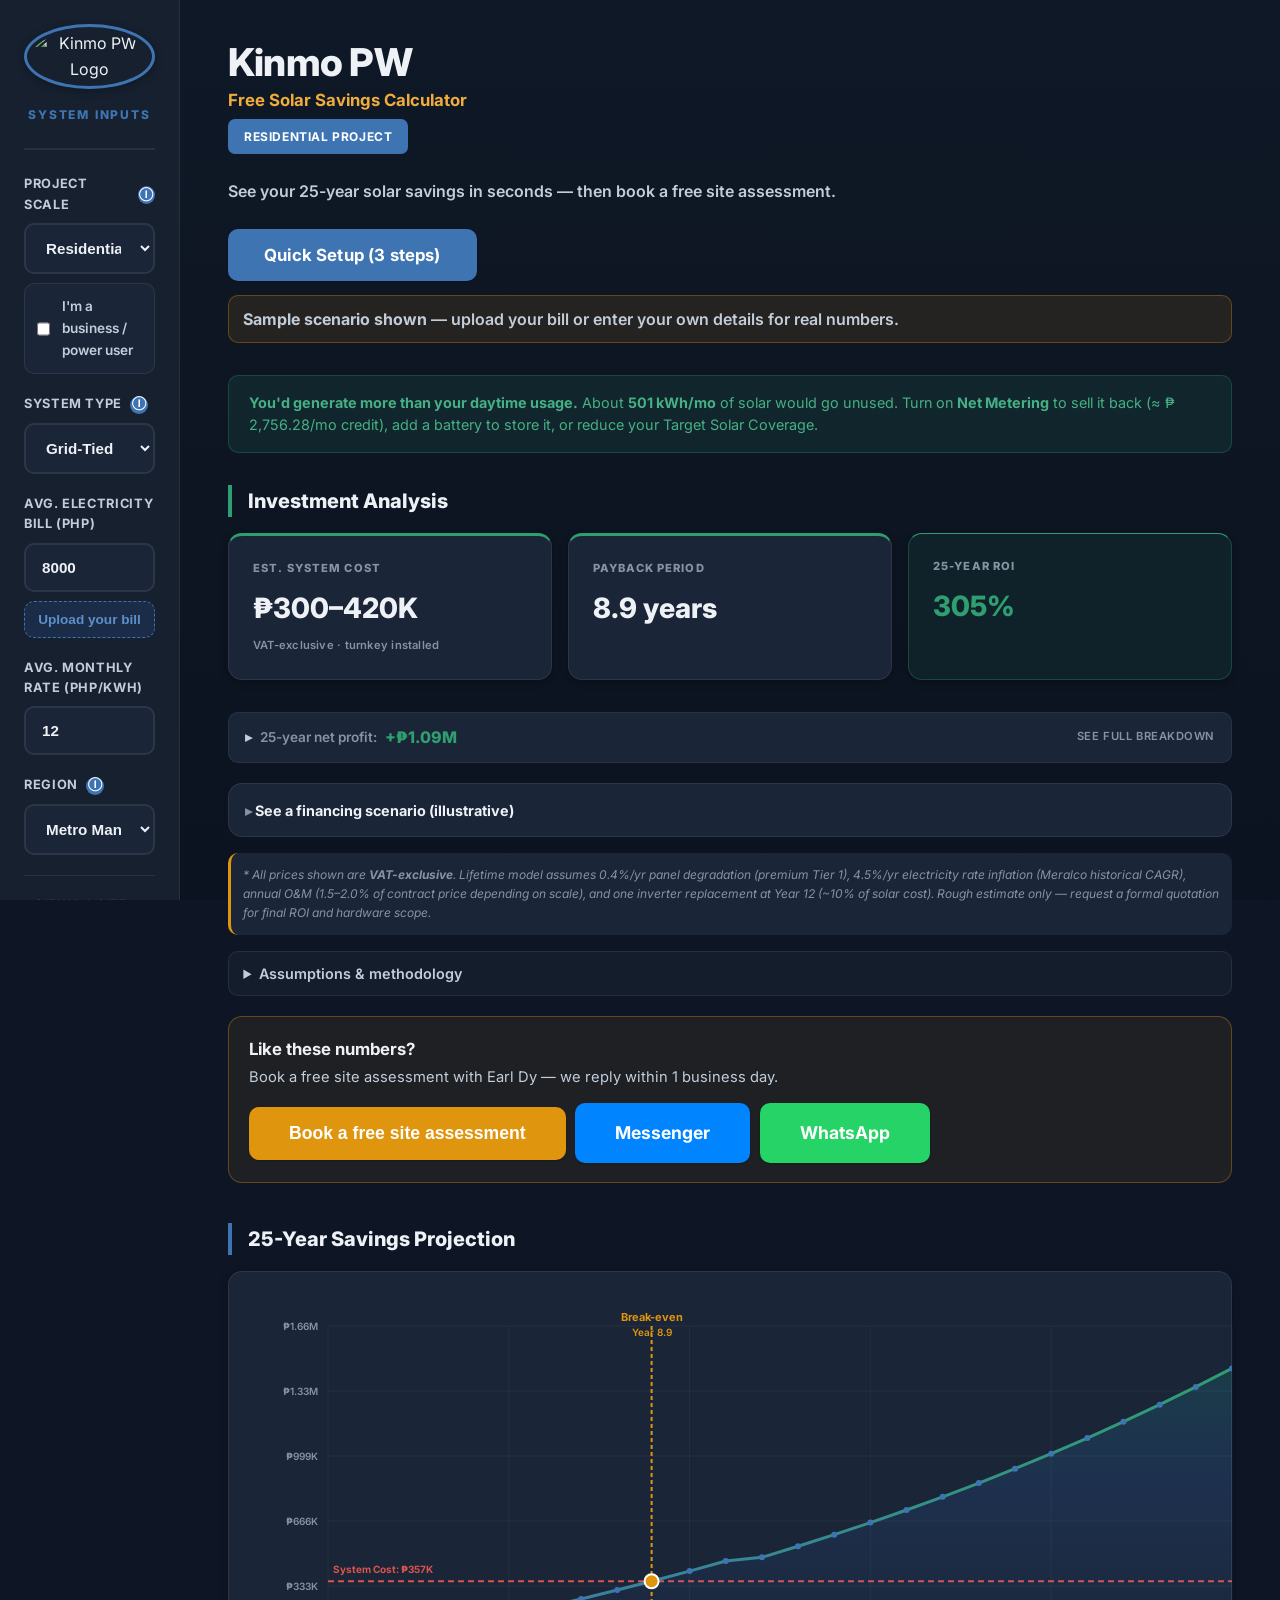
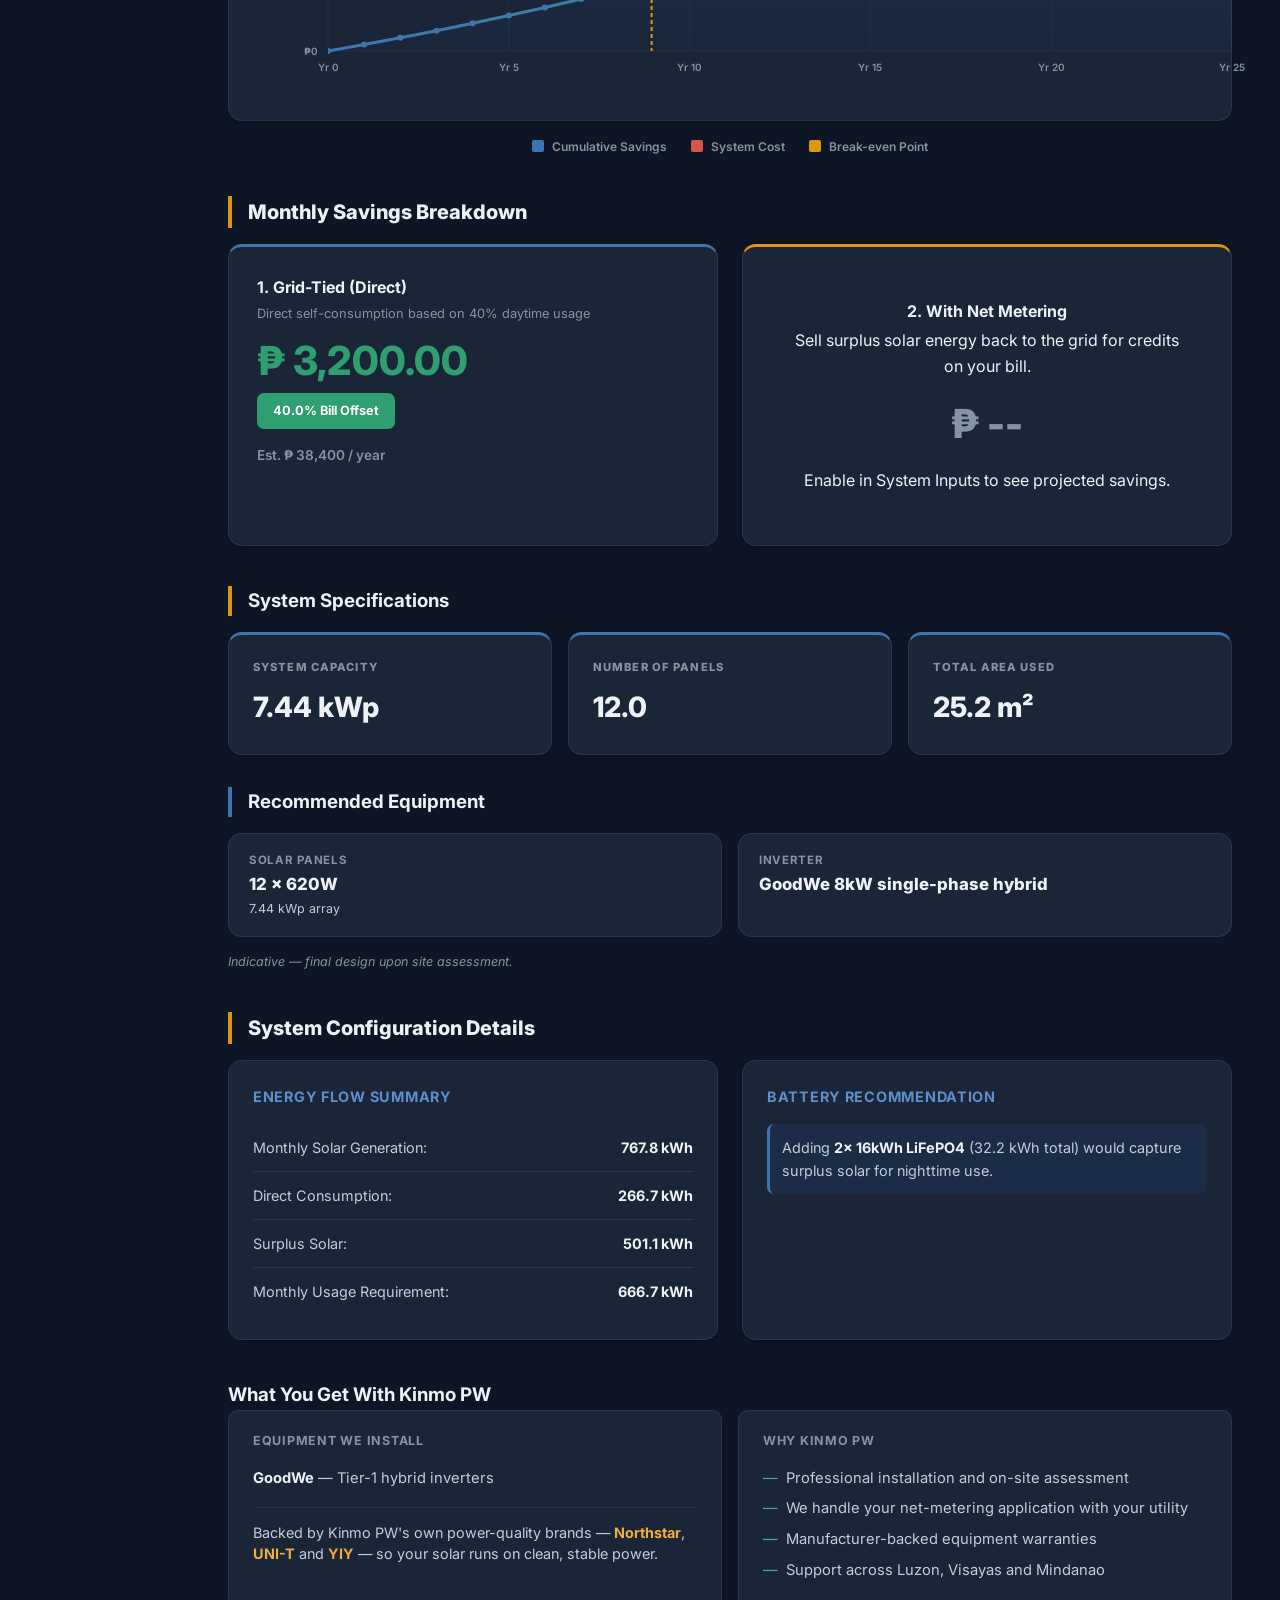
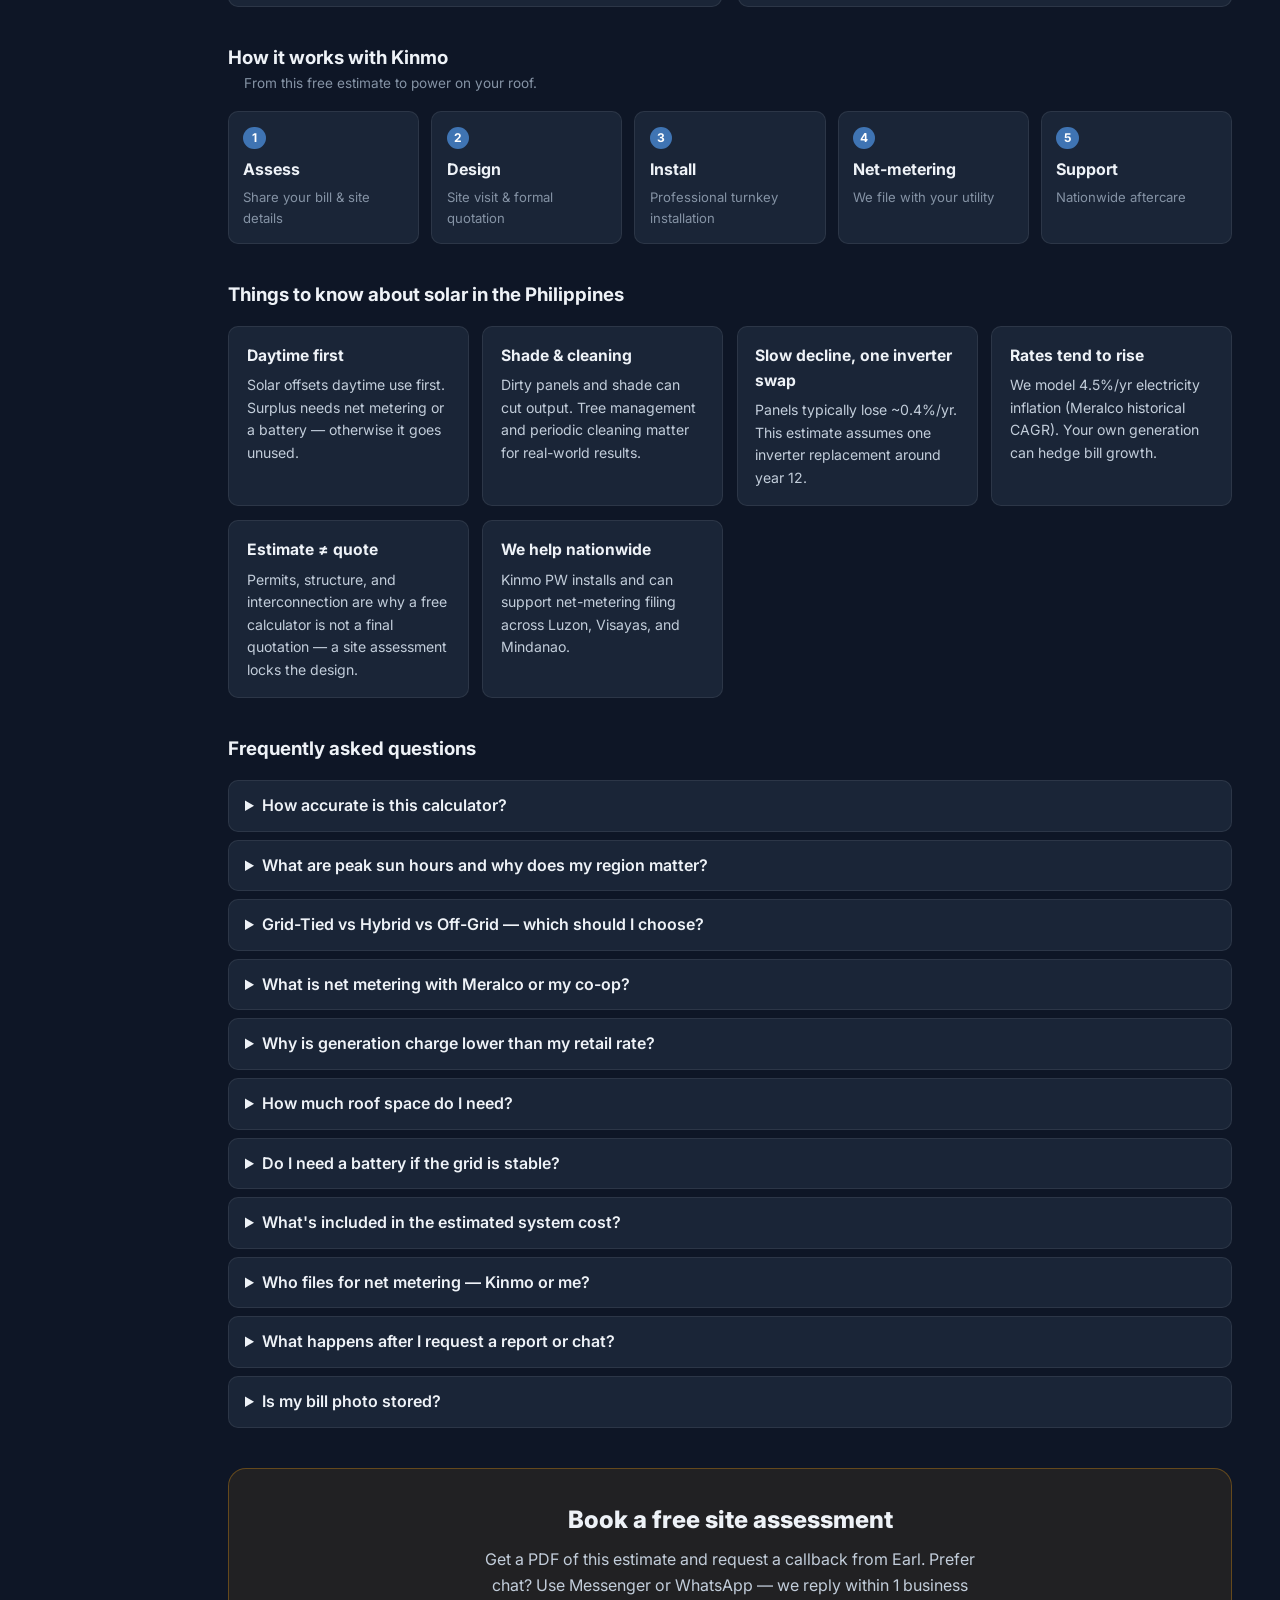
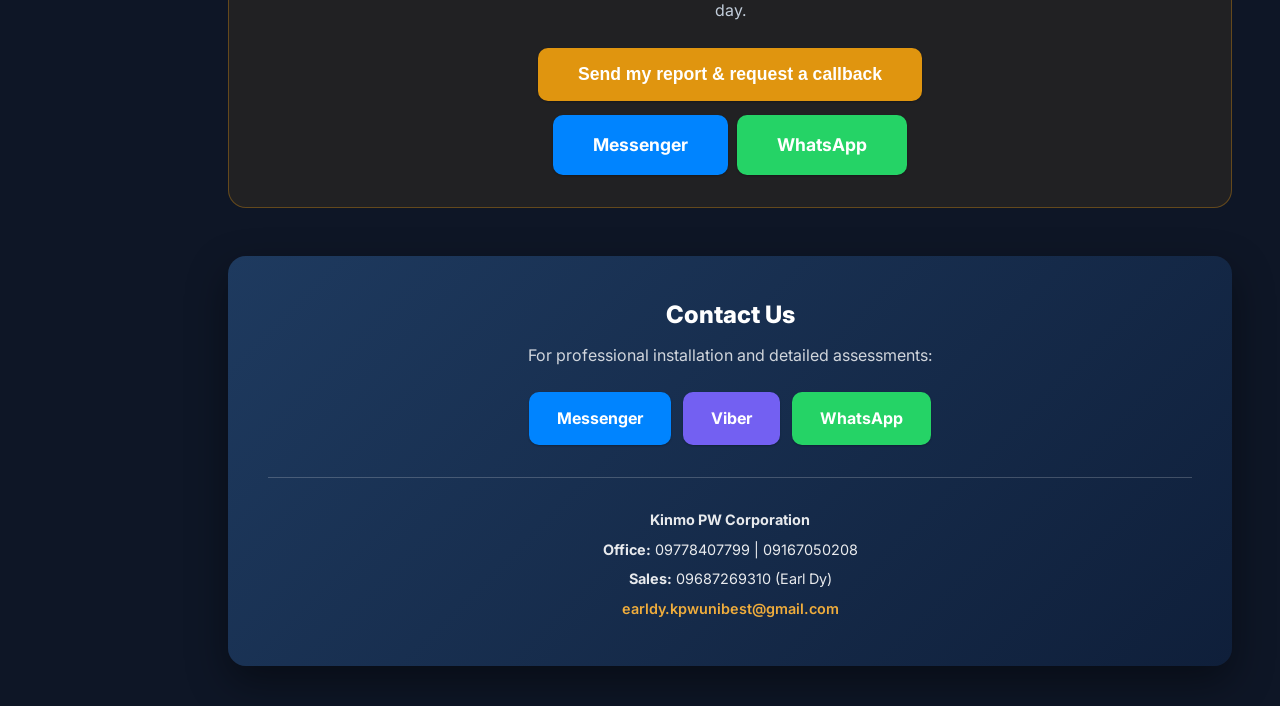
==== commit 9534bf2e: "Promote calculator into residential lead tool Ship assessment order: site-assessment CTAs and lead q" ====
--- a/index.html
+++ b/index.html
@@ -4,14 +4,21 @@
 <head>
     <meta charset="UTF-8">
     <meta name="viewport" content="width=device-width, initial-scale=1.0">
-    <title>Solar Feasibility & Requirement Tool | Kinmo PW</title>
+    <title>Free Solar Savings Calculator Philippines | Kinmo PW</title>
     <link rel="preconnect" href="https://fonts.googleapis.com">
     <link rel="preconnect" href="https://fonts.gstatic.com" crossorigin>
     <link href="https://fonts.googleapis.com/css2?family=Inter:wght@300;400;500;600;700;800&display=swap"
         rel="stylesheet">
     <link rel="stylesheet" href="style.css">
     <meta name="description"
-        content="Rapid assessment of your solar energy potential, calculating required capacity and estimated bill offsets.">
+        content="Free solar savings calculator for homes in the Philippines. See system size, payback, and 25-year ROI — then book a free site assessment with Kinmo PW.">
+    <meta property="og:title" content="Free Solar Savings Calculator | Kinmo PW">
+    <meta property="og:description" content="See your solar savings in seconds. Free estimate for Philippine homes — then book a free site assessment with Kinmo PW (Earl Dy).">
+    <meta property="og:type" content="website">
+    <meta property="og:image" content="logo.png">
+    <meta name="twitter:card" content="summary">
+    <meta name="twitter:title" content="Free Solar Savings Calculator | Kinmo PW">
+    <meta name="twitter:description" content="See your solar savings in seconds — then book a free site assessment with Kinmo PW.">
 </head>
 
 <body>
@@ -32,16 +39,20 @@
             </div>
 
             <div class="sidebar-content">
-                <div class="input-group">
+                <div class="input-group" id="projectScaleGroup">
                     <label for="projectScale">
                         Project Scale
                         <span class="tooltip-icon" tabindex="0" role="button" aria-label="Choose the category that best fits your energy needs" data-tooltip="Choose the category that best fits your energy needs">ⓘ</span>
                     </label>
                     <select id="projectScale" aria-label="Project scale category">
                         <option value="Residential">Residential (up to 20kWp)</option>
-                        <option value="C&I">C&I (21-300kWp)</option>
-                        <option value="Utility Scale">Utility Scale (>300kWp)</option>
+                        <option value="C&I" class="scale-business-only">C&I (21-300kWp)</option>
+                        <option value="Utility Scale" class="scale-business-only">Utility Scale (>300kWp)</option>
                     </select>
+                    <div class="checkbox-group mode-toggle-row">
+                        <input type="checkbox" id="businessMode" aria-label="Show commercial and utility project options">
+                        <label for="businessMode">I'm a business / power user</label>
+                    </div>
                 </div>
 
                 <div class="input-group">
@@ -118,6 +129,16 @@
                     <small class="help-text" id="recommendedArea"></small>
                 </div>
 
+                <div class="input-group" id="usagePatternGroup">
+                    <label>When do you use most electricity?</label>
+                    <div class="usage-pattern-selector" role="radiogroup" aria-label="Residential electricity usage pattern">
+                        <button type="button" class="usage-pattern-option" data-daytime="70" aria-pressed="false">Mostly day</button>
+                        <button type="button" class="usage-pattern-option selected" data-daytime="40" aria-pressed="true">Mixed</button>
+                        <button type="button" class="usage-pattern-option" data-daytime="25" aria-pressed="false">Mostly night</button>
+                    </div>
+                    <small class="help-text">Affects how much solar offsets your bill directly.</small>
+                </div>
+
                 <div class="input-group hidden" id="daytimeLoadGroup">
                     <label for="daytimeLoad">Daytime Load Split <input type="number" id="daytimeLoadVal" class="inline-range-input" value="40" min="0" max="100" step="1" aria-label="Daytime load split value">%</label>
                     <input type="range" id="daytimeLoad" min="0" max="100" value="40" aria-label="Percentage of electricity used during daytime" aria-valuemin="0" aria-valuemax="100" aria-valuenow="40">
@@ -183,7 +204,7 @@
                             <input type="number" id="wattage" value="620" step="10" min="100" aria-label="Solar panel wattage in watts peak">
                         </div>
                         <div class="info-panel panel-size">
-                            <p>Panel Size: <strong>3.0 sqm</strong></p>
+                            <p>Panel footprint: <strong>2.1 sqm</strong> each</p>
                             <small>Includes spacing and mounting constraints.</small>
                         </div>
                     </div>
@@ -200,14 +221,15 @@
         <!-- Main Content -->
         <main class="main-content" role="main">
             <header class="main-header">
-                <h1>Kinmo PW Solar Feasibility Tool</h1>
+                <h1>Kinmo PW</h1>
+                <p class="brand-subhead">Free Solar Savings Calculator</p>
                 <div class="project-tag" id="displayProjectScale">Residential Project</div>
             </header>
 
             <div class="intro-box">
-                <p class="intro-lead">See your 25-year solar savings in seconds.</p>
-                <button class="btn-wizard" id="btnWizard" aria-label="Open quick setup wizard">Quick Setup Wizard</button>
-                <p class="sample-hint hidden" id="sampleHint">Sample scenario — enter your own details to see your numbers.</p>
+                <p class="intro-lead">See your 25-year solar savings in seconds — then book a free site assessment.</p>
+                <button class="btn-wizard" id="btnWizard" aria-label="Open quick setup wizard">Quick Setup (3 steps)</button>
+                <p class="sample-hint hidden" id="sampleHint"><strong>Sample scenario shown</strong> — upload your bill or enter your own details for real numbers.</p>
             </div>
 
             <div id="statusAlerts" aria-live="polite" role="status"></div>
@@ -263,9 +285,31 @@
                 </details>
 
                 <p class="roi-disclaimer">* All prices shown are <strong>VAT-exclusive</strong>. Lifetime model assumes 0.4%/yr panel degradation (premium Tier 1), 4.5%/yr electricity rate inflation (Meralco historical CAGR), annual O&amp;M (1.5–2.0% of contract price depending on scale), and one inverter replacement at Year 12 (~10% of solar cost). Rough estimate only — request a formal quotation for final ROI and hardware scope.</p>
-                <div class="roi-chat-cta">
-                    <span>Questions about your numbers?</span>
-                    <a class="btn-cta btn-messenger" data-chat="messenger" href="https://www.facebook.com/messages/t/kinmopwcorporation" target="_blank" rel="noopener noreferrer">Chat with our team</a>
+                <details class="assumptions-panel" id="assumptionsPanel">
+                    <summary>Assumptions &amp; methodology</summary>
+                    <div class="assumptions-content" id="assumptionsContent">
+                        <ul>
+                            <li><strong>Peak sun hours (PSH):</strong> regional annual averages (e.g. Metro Manila 4.3) — not seasonal.</li>
+                            <li><strong>System efficiency:</strong> 80% derate covering inverter, soiling, wiring, and mismatch (no site-specific tilt/shade model).</li>
+                            <li><strong>Panel footprint:</strong> 2.1 m² per module including spacing.</li>
+                            <li><strong>Billing days:</strong> 30 days/month for kWh conversion.</li>
+                            <li><strong>Battery DoD:</strong> 90% usable capacity; Hybrid/Off-Grid only.</li>
+                            <li><strong>Costs:</strong> VAT-exclusive turnkey bands by kWp tier; ROI math uses band midpoint.</li>
+                            <li><strong>Net metering:</strong> surplus credited at generation charge; monthly savings capped at your bill for this estimate.</li>
+                        </ul>
+                        <p class="assumptions-note">This tool is a free promotional estimate — not an engineering design. A Kinmo PW site assessment confirms roof condition, shade, electrical capacity, and final quotation.</p>
+                    </div>
+                </details>
+                <div class="roi-primary-cta" id="roiPrimaryCta">
+                    <div class="roi-primary-copy">
+                        <strong>Like these numbers?</strong>
+                        <span>Book a free site assessment with Earl Dy — we reply within 1 business day.</span>
+                    </div>
+                    <div class="roi-primary-actions">
+                        <button type="button" class="btn-report btn-book-assessment" id="btnBookAssessment">Book a free site assessment</button>
+                        <a class="btn-cta btn-messenger" data-chat="messenger" href="https://www.facebook.com/messages/t/kinmopwcorporation" target="_blank" rel="noopener noreferrer">Messenger</a>
+                        <a class="btn-cta btn-whatsapp" data-chat="whatsapp" href="https://wa.me/639687269310" target="_blank" rel="noopener noreferrer">WhatsApp</a>
+                    </div>
                 </div>
             </section>
 
@@ -367,8 +411,8 @@
                 </div>
             </section>
 
-            <!-- Power-user: Comparison + Sensitivity combined into one collapsible -->
-            <details class="advanced-analysis" id="advancedAnalysis">
+            <!-- Power-user: Comparison + Sensitivity (shown when business mode is on) -->
+            <details class="advanced-analysis power-user-only hidden" id="advancedAnalysis">
                 <summary>Compare scenarios & what-if analysis</summary>
                 <section class="comparison-section" id="comparisonSection">
                     <h3>System Type Comparison</h3>
@@ -418,14 +462,113 @@
                 </div>
             </section>
 
+            <!-- Process strip -->
+            <section class="process-section" id="processSection">
+                <h3>How it works with Kinmo</h3>
+                <p class="section-subtitle">From this free estimate to power on your roof.</p>
+                <ol class="process-steps">
+                    <li><strong>Assess</strong><span>Share your bill &amp; site details</span></li>
+                    <li><strong>Design</strong><span>Site visit &amp; formal quotation</span></li>
+                    <li><strong>Install</strong><span>Professional turnkey installation</span></li>
+                    <li><strong>Net-metering</strong><span>We file with your utility</span></li>
+                    <li><strong>Support</strong><span>Nationwide aftercare</span></li>
+                </ol>
+            </section>
+
+            <!-- Educational: Things to know -->
+            <section class="edu-section" id="thingsToKnow">
+                <h3>Things to know about solar in the Philippines</h3>
+                <div class="edu-grid">
+                    <article class="edu-card">
+                        <h4>Daytime first</h4>
+                        <p>Solar offsets daytime use first. Surplus needs net metering or a battery — otherwise it goes unused.</p>
+                    </article>
+                    <article class="edu-card">
+                        <h4>Shade &amp; cleaning</h4>
+                        <p>Dirty panels and shade can cut output. Tree management and periodic cleaning matter for real-world results.</p>
+                    </article>
+                    <article class="edu-card">
+                        <h4>Slow decline, one inverter swap</h4>
+                        <p>Panels typically lose ~0.4%/yr. This estimate assumes one inverter replacement around year 12.</p>
+                    </article>
+                    <article class="edu-card">
+                        <h4>Rates tend to rise</h4>
+                        <p>We model 4.5%/yr electricity inflation (Meralco historical CAGR). Your own generation can hedge bill growth.</p>
+                    </article>
+                    <article class="edu-card">
+                        <h4>Estimate ≠ quote</h4>
+                        <p>Permits, structure, and interconnection are why a free calculator is not a final quotation — a site assessment locks the design.</p>
+                    </article>
+                    <article class="edu-card">
+                        <h4>We help nationwide</h4>
+                        <p>Kinmo PW installs and can support net-metering filing across Luzon, Visayas, and Mindanao.</p>
+                    </article>
+                </div>
+            </section>
+
+            <!-- FAQ -->
+            <section class="faq-section" id="faqSection">
+                <h3>Frequently asked questions</h3>
+                <div class="faq-list">
+                    <details class="faq-item">
+                        <summary>How accurate is this calculator?</summary>
+                        <p>It is a transparent promotional estimate using regional peak sun hours, your bill/rate, and published assumptions. Roof shade, tilt, and electrical upgrades need a site assessment for a formal quotation.</p>
+                    </details>
+                    <details class="faq-item">
+                        <summary>What are peak sun hours and why does my region matter?</summary>
+                        <p>Peak sun hours (PSH) approximate average daily solar resource. Cordillera is lower than Metro Manila or Visayas in our table — that changes recommended system size and payback.</p>
+                    </details>
+                    <details class="faq-item">
+                        <summary>Grid-Tied vs Hybrid vs Off-Grid — which should I choose?</summary>
+                        <p>Grid-Tied is usually lowest cost if your utility is reliable. Hybrid adds battery backup for outages. Off-Grid is for sites without dependable grid — it needs more PV and storage.</p>
+                    </details>
+                    <details class="faq-item">
+                        <summary>What is net metering with Meralco or my co-op?</summary>
+                        <p>Net metering credits surplus solar exported to the grid, typically near the generation charge — lower than your full retail rate. Rules vary by utility; Kinmo can help with filing.</p>
+                    </details>
+                    <details class="faq-item">
+                        <summary>Why is generation charge lower than my retail rate?</summary>
+                        <p>Your bill includes distribution, taxes, and other charges. Export credits usually track generation charge only, so self-consumption is more valuable than export.</p>
+                    </details>
+                    <details class="faq-item">
+                        <summary>How much roof space do I need?</summary>
+                        <p>This tool uses about 2.1 m² per panel including spacing. A typical home system may need tens of square meters of unshaded roof — we confirm usable area on site.</p>
+                    </details>
+                    <details class="faq-item">
+                        <summary>Do I need a battery if the grid is stable?</summary>
+                        <p>Not required for savings. Batteries help with outages and capturing surplus when net metering is limited. Many homes start Grid-Tied and add storage later.</p>
+                    </details>
+                    <details class="faq-item">
+                        <summary>What's included in the estimated system cost?</summary>
+                        <p>VAT-exclusive turnkey bands (modules, inverter, mounting, typical install). Site complexity, VAT, and extras are confirmed in a formal quote.</p>
+                    </details>
+                    <details class="faq-item">
+                        <summary>Who files for net metering — Kinmo or me?</summary>
+                        <p>Kinmo PW can handle the net-metering application with your utility as part of our installation service.</p>
+                    </details>
+                    <details class="faq-item">
+                        <summary>What happens after I request a report or chat?</summary>
+                        <p>You get a PDF summary (when email works) and our sales team — Earl Dy — aims to reply within 1 business day to schedule a free site assessment.</p>
+                    </details>
+                    <details class="faq-item">
+                        <summary>Is my bill photo stored?</summary>
+                        <p>Photos are processed only to read amount and usage and are not stored by this app. You can always enter bill details manually instead.</p>
+                    </details>
+                </div>
+            </section>
+
             <!-- Get Custom Report CTA -->
             <section class="report-cta-section">
                 <div class="report-cta-box">
-                    <h3>Get Your Custom Solar Report</h3>
-                    <p>Receive a professional PDF summary of your solar feasibility analysis, including detailed ROI projections and system specifications.</p>
+                    <h3>Book a free site assessment</h3>
+                    <p>Get a PDF of this estimate and request a callback from Earl. Prefer chat? Use Messenger or WhatsApp — we reply within 1 business day.</p>
                     <button class="btn-report" id="btnGetReport">
-                        Get Your Custom Report
+                        Send my report &amp; request a callback
                     </button>
+                    <div class="report-cta-alt">
+                        <a class="btn-cta btn-messenger" data-chat="messenger" href="https://www.facebook.com/messages/t/kinmopwcorporation" target="_blank" rel="noopener noreferrer">Messenger</a>
+                        <a class="btn-cta btn-whatsapp" data-chat="whatsapp" href="https://wa.me/639687269310" target="_blank" rel="noopener noreferrer">WhatsApp</a>
+                    </div>
                 </div>
             </section>
 
@@ -460,8 +603,8 @@
     <div class="modal-overlay" id="reportModal" role="dialog" aria-modal="true" aria-labelledby="modalTitle">
         <div class="modal-content">
             <button class="modal-close" id="modalClose" aria-label="Close modal">&times;</button>
-            <h3 id="modalTitle">Get Your Custom Solar Report</h3>
-            <p>Enter your details below and we'll send you a professional PDF summary of your solar feasibility analysis.</p>
+            <h3 id="modalTitle">Book a free site assessment</h3>
+            <p>Leave your details — we'll email a PDF of this estimate and call you back. Prefer chat? Use Messenger or WhatsApp after submitting.</p>
             <form id="reportForm">
                 <!-- Honeypot field - hidden from real users -->
                 <div class="sr-only" aria-hidden="true">
@@ -484,92 +627,85 @@
                     <label for="customerLocation">Location / City</label>
                     <input type="text" id="customerLocation" name="customerLocation" placeholder="Manila, Philippines">
                 </div>
+                <div class="form-group">
+                    <label for="customerTimeframe">When are you looking to install?</label>
+                    <select id="customerTimeframe" name="customerTimeframe" aria-label="Installation timeframe">
+                        <option value="">Select timeframe</option>
+                        <option value="ASAP / within 1 month">ASAP / within 1 month</option>
+                        <option value="1–3 months">1–3 months</option>
+                        <option value="3–6 months">3–6 months</option>
+                        <option value="Just researching">Just researching</option>
+                    </select>
+                </div>
+                <div class="form-group">
+                    <label for="customerBudget">Budget band (optional)</label>
+                    <select id="customerBudget" name="customerBudget" aria-label="Budget band">
+                        <option value="">Select budget band</option>
+                        <option value="Under ₱200K">Under ₱200K</option>
+                        <option value="₱200K–₱500K">₱200K–₱500K</option>
+                        <option value="₱500K–₱1M">₱500K–₱1M</option>
+                        <option value="Over ₱1M">Over ₱1M</option>
+                        <option value="Prefer not to say">Prefer not to say</option>
+                    </select>
+                </div>
+                <div class="form-group">
+                    <label for="customerChannel">Preferred contact channel</label>
+                    <select id="customerChannel" name="customerChannel" aria-label="Preferred contact channel">
+                        <option value="Any">Any</option>
+                        <option value="Phone call">Phone call</option>
+                        <option value="Messenger">Messenger</option>
+                        <option value="WhatsApp">WhatsApp</option>
+                        <option value="Viber">Viber</option>
+                        <option value="Email">Email</option>
+                    </select>
+                </div>
                 <div class="form-actions">
                     <button type="submit" class="btn-submit" id="btnSubmitReport">
-                        <span id="btnSubmitText">Send My Report</span>
-                        <span id="btnSubmitLoading" class="hidden">Generating...</span>
+                        <span id="btnSubmitText">Send my report &amp; request a callback</span>
+                        <span id="btnSubmitLoading" class="hidden">Sending...</span>
                     </button>
                 </div>
-                <p class="form-disclaimer">By submitting, you agree to be contacted by Kinmo PW regarding your solar inquiry.</p>
+                <p class="form-disclaimer">By submitting, you agree to be contacted by Kinmo PW regarding your solar inquiry. Leads may also be kept in your browser if email fails.</p>
             </form>
             <div id="reportSuccess" class="hidden">
                 <div class="success-icon"><svg width="30" height="30" viewBox="0 0 24 24" fill="none" stroke="currentColor" stroke-width="3" stroke-linecap="round" stroke-linejoin="round" aria-hidden="true"><polyline points="20 6 9 17 4 12"/></svg></div>
-                <h4>Report Sent Successfully!</h4>
-                <p>Check your email for your custom solar feasibility report. Our team may also reach out to discuss your project.</p>
+                <h4>You're on the list — thank you!</h4>
+                <p>Check your email for the PDF estimate. <strong>Earl Dy</strong> aims to reply within <strong>1 business day</strong> to schedule your free site assessment.</p>
                 <button class="btn-report" id="btnDownloadPdf">Download PDF now</button>
                 <div class="success-chat">
-                    <p>Prefer to talk to our team now?</p>
+                    <p>Want to talk now? Message sales with your estimate prefilled:</p>
                     <div class="success-chat-links">
                         <a class="btn-cta btn-messenger" data-chat="messenger" href="https://www.facebook.com/messages/t/kinmopwcorporation" target="_blank" rel="noopener noreferrer">Messenger</a>
                         <a class="btn-cta btn-whatsapp" data-chat="whatsapp" href="https://wa.me/639687269310" target="_blank" rel="noopener noreferrer">WhatsApp</a>
-                    </div>
+                        <a class="btn-cta btn-viber" href="viber://chat?number=%2B639687269310" target="_blank" rel="noopener noreferrer">Viber</a>
+                    </div>
+                    <p class="success-sla">Sales: 09687269310 (Earl Dy)</p>
                 </div>
                 <button class="btn-close-modal" id="btnCloseSuccess">Close</button>
             </div>
         </div>
     </div>
 
-    <!-- Setup Wizard Modal -->
+    <!-- Setup Wizard Modal — residential 3-step -->
     <div class="modal-overlay wizard-overlay" id="wizardModal" role="dialog" aria-modal="true" aria-labelledby="wizardTitle">
         <div class="wizard-content">
             <button class="modal-close wizard-close" id="wizardClose" aria-label="Close wizard">&times;</button>
-            <h3 id="wizardTitle">Quick Setup Wizard</h3>
-
-            <div class="wizard-progress" role="progressbar" aria-valuemin="1" aria-valuemax="5" aria-valuenow="1">
+            <h3 id="wizardTitle">Quick Setup</h3>
+            <p class="wizard-lead">Three steps for a home estimate. Business / C&amp;I options are in the sidebar.</p>
+
+            <div class="wizard-progress" role="progressbar" aria-valuemin="1" aria-valuemax="3" aria-valuenow="1">
                 <div class="wizard-progress-bar" id="wizardProgressBar"></div>
                 <div class="wizard-steps-indicator">
                     <span class="wizard-dot active" data-step="1">1</span>
                     <span class="wizard-dot" data-step="2">2</span>
                     <span class="wizard-dot" data-step="3">3</span>
-                    <span class="wizard-dot" data-step="4">4</span>
-                    <span class="wizard-dot" data-step="5">5</span>
-                </div>
-            </div>
-
-            <!-- Step 1: Project Scale -->
+                </div>
+            </div>
+
+            <!-- Step 1: Electricity -->
             <div class="wizard-step active" id="wizStep1" role="group" aria-labelledby="wizStep1Title">
-                <h4 id="wizStep1Title">What type of project is this?</h4>
-                <p>Select the scale that best matches your energy needs.</p>
-                <div class="wizard-options">
-                    <button class="wizard-option selected" data-field="projectScale" data-value="Residential">
-                        <strong>Residential</strong>
-                        <small>Up to 20kWp — homes and small buildings</small>
-                    </button>
-                    <button class="wizard-option" data-field="projectScale" data-value="C&I">
-                        <strong>Commercial & Industrial</strong>
-                        <small>21-300kWp — offices, factories, warehouses</small>
-                    </button>
-                    <button class="wizard-option" data-field="projectScale" data-value="Utility Scale">
-                        <strong>Utility Scale</strong>
-                        <small>>300kWp — large-scale solar farms</small>
-                    </button>
-                </div>
-            </div>
-
-            <!-- Step 2: System Type -->
-            <div class="wizard-step" id="wizStep2" role="group" aria-labelledby="wizStep2Title">
-                <h4 id="wizStep2Title">Choose your system type</h4>
-                <p>How do you want your solar system configured?</p>
-                <div class="wizard-options">
-                    <button class="wizard-option selected" data-field="systemType" data-value="Grid-Tied">
-                        <strong>Grid-Tied</strong>
-                        <small>Connected to utility grid, lowest cost, no battery needed</small>
-                    </button>
-                    <button class="wizard-option" data-field="systemType" data-value="Hybrid">
-                        <strong>Hybrid</strong>
-                        <small>Grid + Battery backup for power outages</small>
-                    </button>
-                    <button class="wizard-option" data-field="systemType" data-value="Off-Grid">
-                        <strong>Off-Grid</strong>
-                        <small>Fully independent, requires battery storage</small>
-                    </button>
-                </div>
-            </div>
-
-            <!-- Step 3: Financial -->
-            <div class="wizard-step" id="wizStep3" role="group" aria-labelledby="wizStep3Title">
-                <h4 id="wizStep3Title">Your electricity details</h4>
-                <p>Enter your current electricity bill and rate.</p>
+                <h4 id="wizStep1Title">Your electricity bill</h4>
+                <p>Enter your bill details — or upload a photo. Sample numbers are prefilled until you change them.</p>
                 <div class="wizard-inputs">
                     <div class="wizard-input-group">
                         <label for="wizBill">Monthly Bill (PHP)</label>
@@ -594,12 +730,27 @@
                 </div>
                 <div class="wizard-upload-divider"><span>or</span></div>
                 <button type="button" class="btn-upload-bill wizard-upload-btn" id="btnUploadBillWizard" aria-label="Upload a photo of your electricity bill">Upload your bill instead</button>
-            </div>
-
-            <!-- Step 4: Physical -->
-            <div class="wizard-step" id="wizStep4" role="group" aria-labelledby="wizStep4Title">
-                <h4 id="wizStep4Title">Physical constraints</h4>
-                <p>Tell us about your available roof or land area.</p>
+                <p class="wizard-system-label">System type</p>
+                <div class="wizard-options wizard-options-compact">
+                    <button type="button" class="wizard-option selected" data-field="systemType" data-value="Grid-Tied">
+                        <strong>Grid-Tied</strong>
+                        <small>Lowest cost</small>
+                    </button>
+                    <button type="button" class="wizard-option" data-field="systemType" data-value="Hybrid">
+                        <strong>Hybrid</strong>
+                        <small>With battery backup</small>
+                    </button>
+                    <button type="button" class="wizard-option" data-field="systemType" data-value="Off-Grid">
+                        <strong>Off-Grid</strong>
+                        <small>No utility</small>
+                    </button>
+                </div>
+            </div>
+
+            <!-- Step 2: Roof / area -->
+            <div class="wizard-step" id="wizStep2" role="group" aria-labelledby="wizStep2Title">
+                <h4 id="wizStep2Title">Your roof or site</h4>
+                <p>Pick a typical home type or enter your available area.</p>
                 <div class="wizard-inputs">
                     <div class="wizard-input-group">
                         <label for="wizRoofType">Roof / Site Type</label>
@@ -619,17 +770,20 @@
                 </div>
             </div>
 
-            <!-- Step 5: Summary -->
-            <div class="wizard-step" id="wizStep5" role="group" aria-labelledby="wizStep5Title">
-                <h4 id="wizStep5Title">Your Configuration Summary</h4>
+            <!-- Step 3: Summary -->
+            <div class="wizard-step" id="wizStep3" role="group" aria-labelledby="wizStep3Title">
+                <h4 id="wizStep3Title">Your estimate</h4>
                 <div class="wizard-summary" id="wizardSummary"></div>
+                <div class="wizard-finish-actions">
+                    <button type="button" class="btn-report btn-book-assessment" id="wizBookAssessment">Talk to sales now</button>
+                </div>
             </div>
 
             <!-- Navigation -->
             <div class="wizard-nav">
                 <button class="wizard-btn wizard-prev" id="wizPrev" disabled>Previous</button>
                 <button class="wizard-btn wizard-next" id="wizNext">Next</button>
-                <button class="wizard-btn wizard-finish hidden" id="wizFinish">View Full Analysis</button>
+                <button class="wizard-btn wizard-finish hidden" id="wizFinish">View full analysis</button>
             </div>
         </div>
     </div>
@@ -639,7 +793,7 @@
         <div class="modal-content bill-modal-content">
             <button class="modal-close" id="billModalClose" aria-label="Close bill upload">&times;</button>
             <h3 id="billModalTitle">Upload your electricity bill</h3>
-            <p>Upload 1–12 photos or PDFs of your Meralco or co-op bills — we'll read the amount and usage for you.</p>
+            <p>Upload 1–12 photos or PDFs of your Meralco or co-op bills — we'll read the amount and usage for you. If reading isn't available, you can enter bill and rate manually in the calculator.</p>
 
             <!-- Choose files -->
             <div id="billUploadStep">
--- a/style.css
+++ b/style.css
@@ -1,34 +1,35 @@
 :root {
-    /* Premium Dark Solar Energy Color Palette */
-    --primary: #3b82f6;
-    --primary-light: #60a5fa;
-    --primary-dark: #2563eb;
-    --accent: #f59e0b;
-    --accent-light: #fbbf24;
-    --accent-dark: #d97706;
-    --success: #10b981;
-    --success-light: #34d399;
-    --danger: #ef4444;
-
-    --bg-main: #0f172a;
-    --bg-secondary: #1e293b;
-    --bg-card: rgba(255, 255, 255, 0.08);
-    --bg-subtle: rgba(255, 255, 255, 0.05);
-    --text-primary: #ffffff;
-    --text-secondary: #cbd5e1;
-    --text-muted: #94a3b8;
-    --border-color: rgba(255, 255, 255, 0.1);
+    /* Refined dark palette — professional navy, restrained accents, no neon glow */
+    --primary: #3f74b3;
+    --primary-light: #5d8fc9;
+    --primary-dark: #2e587f;
+    --accent: #e0950f;
+    --accent-light: #f0ad3c;
+    --accent-dark: #b8790a;
+    --success: #2f9e70;
+    --success-light: #46b085;
+    --danger: #d9534f;
+
+    --bg-main: #0e1626;
+    --bg-secondary: #16202f;
+    --bg-card: #1a2537;          /* solid raised surface (was translucent glass) */
+    --bg-subtle: #141d2b;
+    --text-primary: #eef2f7;
+    --text-secondary: #c2cdda;
+    --text-muted: #8593a5;
+    --border-color: rgba(255, 255, 255, 0.08);
     --border-light: rgba(255, 255, 255, 0.05);
 
-    --shadow-sm: 0 1px 2px rgba(0, 0, 0, 0.3);
-    --shadow-md: 0 4px 6px -1px rgba(0, 0, 0, 0.4), 0 2px 4px -1px rgba(0, 0, 0, 0.3);
-    --shadow-lg: 0 10px 15px -3px rgba(0, 0, 0, 0.5), 0 4px 6px -2px rgba(0, 0, 0, 0.4);
-    --shadow-xl: 0 20px 25px -5px rgba(0, 0, 0, 0.6), 0 10px 10px -5px rgba(0, 0, 0, 0.5);
-
-    --radius-sm: 8px;
-    --radius-md: 12px;
-    --radius-lg: 16px;
-    --radius-xl: 24px;
+    /* Grounded, single-layer shadows — no colored glow */
+    --shadow-sm: 0 1px 2px rgba(0, 0, 0, 0.25);
+    --shadow-md: 0 2px 8px rgba(0, 0, 0, 0.3);
+    --shadow-lg: 0 8px 22px rgba(0, 0, 0, 0.34);
+    --shadow-xl: 0 16px 40px rgba(0, 0, 0, 0.42);
+
+    --radius-sm: 7px;
+    --radius-md: 10px;
+    --radius-lg: 14px;
+    --radius-xl: 18px;
 }
 
 * {
@@ -40,9 +41,7 @@
 body {
     font-family: 'Inter', -apple-system, BlinkMacSystemFont, 'Segoe UI', sans-serif;
     background: var(--bg-main);
-    background-image:
-        radial-gradient(circle at 20% 50%, rgba(59, 130, 246, 0.08) 0%, transparent 50%),
-        radial-gradient(circle at 80% 80%, rgba(245, 158, 11, 0.05) 0%, transparent 50%);
+    background-image: linear-gradient(180deg, #0f1826 0%, #0c1320 100%);
     background-attachment: fixed;
     color: var(--text-primary);
     line-height: 1.6;
@@ -71,14 +70,13 @@
 .sidebar {
     width: 340px;
     background: var(--bg-secondary);
-    backdrop-filter: blur(20px);
     border-right: 1px solid var(--border-color);
     padding: 1.5rem;
     height: 100vh;
     position: sticky;
     top: 0;
     overflow-y: auto;
-    box-shadow: var(--shadow-md);
+    box-shadow: none;
 }
 
 .sidebar::-webkit-scrollbar {
@@ -181,7 +179,7 @@
     outline: none;
     border-color: var(--primary);
     background: rgba(255, 255, 255, 0.15);
-    box-shadow: 0 0 0 3px rgba(59, 130, 246, 0.2);
+    box-shadow: 0 0 0 3px rgba(63, 116, 179, 0.4);
 }
 
 /* Range Inputs */
@@ -458,12 +456,12 @@
 }
 
 .main-header h1 {
-    font-size: 2rem;
+    font-size: clamp(1.85rem, 3vw, 2.4rem);
     font-weight: 800;
     letter-spacing: -0.02em;
     color: var(--text-primary);
-    margin-bottom: 0.75rem;
-    line-height: 1.2;
+    margin-bottom: 0.15rem;
+    line-height: 1.15;
 }
 
 .project-tag {
@@ -491,11 +489,11 @@
 }
 
 .alert-box.warning {
-    background: linear-gradient(135deg, rgba(245, 158, 11, 0.15) 0%, rgba(217, 119, 6, 0.1) 100%);
-    border: 2px solid rgba(245, 158, 11, 0.3);
+    background: rgba(224, 149, 15, 0.10);
+    border: 1px solid rgba(224, 149, 15, 0.28);
     border-radius: var(--radius-lg);
     padding: 1.25rem 1.5rem;
-    box-shadow: var(--shadow-sm);
+    box-shadow: none;
 }
 
 .alert-box.warning p {
@@ -527,21 +525,21 @@
 }
 
 .status-alert.scale-alert {
-    background: linear-gradient(135deg, rgba(59, 130, 246, 0.15) 0%, rgba(59, 130, 246, 0.05) 100%);
-    border: 1px solid rgba(59, 130, 246, 0.3);
+    background: rgba(63, 116, 179, 0.12);
+    border: 1px solid rgba(63, 116, 179, 0.28);
     color: var(--primary-light);
 }
 
 .status-alert.space-warning {
-    background: linear-gradient(135deg, rgba(245, 158, 11, 0.15) 0%, rgba(245, 158, 11, 0.05) 100%);
-    border: 1px solid rgba(245, 158, 11, 0.3);
+    background: rgba(224, 149, 15, 0.12);
+    border: 1px solid rgba(224, 149, 15, 0.28);
     color: var(--accent-light);
 }
 
 .status-alert.surplus-info {
-    background: linear-gradient(135deg, rgba(16, 185, 129, 0.15) 0%, rgba(16, 185, 129, 0.05) 100%);
-    border: 1px solid rgba(16, 185, 129, 0.3);
-    color: #6ee7b7;
+    background: rgba(47, 158, 112, 0.12);
+    border: 1px solid rgba(47, 158, 112, 0.28);
+    color: var(--success-light);
 }
 
 /* ==================== TRUST / BRANDS STRIP ==================== */
@@ -595,6 +593,202 @@
 .roi-chat-cta span { color: var(--text-secondary); font-size: 0.92rem; }
 .roi-chat-cta .btn-cta { flex: 0 0 auto; padding: 0.6rem 1.25rem; font-size: 0.9rem; }
 
+/* Primary post-results CTA */
+.roi-primary-cta {
+    margin-top: 1.25rem;
+    padding: 1.15rem 1.25rem;
+    border-radius: var(--radius-lg);
+    border: 1px solid rgba(224, 149, 15, 0.35);
+    background: rgba(224, 149, 15, 0.08);
+    display: flex;
+    flex-direction: column;
+    gap: 0.85rem;
+}
+.roi-primary-copy {
+    display: flex;
+    flex-direction: column;
+    gap: 0.2rem;
+}
+.roi-primary-copy strong { color: var(--text-primary); font-size: 1.05rem; }
+.roi-primary-copy span { color: var(--text-secondary); font-size: 0.92rem; }
+.roi-primary-actions {
+    display: flex;
+    flex-wrap: wrap;
+    gap: 0.6rem;
+    align-items: center;
+}
+.btn-book-assessment { width: auto; padding: 0.75rem 1.35rem; font-size: 0.95rem; }
+
+.assumptions-panel {
+    margin-top: 1rem;
+    border: 1px solid var(--border-color);
+    border-radius: var(--radius-md);
+    background: var(--bg-subtle);
+    padding: 0.65rem 0.9rem;
+}
+.assumptions-panel summary {
+    cursor: pointer;
+    color: var(--text-secondary);
+    font-weight: 600;
+    font-size: 0.9rem;
+}
+.assumptions-content { margin-top: 0.75rem; }
+.assumptions-content ul {
+    margin: 0 0 0.75rem 1.1rem;
+    color: var(--text-secondary);
+    font-size: 0.88rem;
+}
+.assumptions-content li { margin-bottom: 0.35rem; }
+.assumptions-note {
+    font-size: 0.82rem;
+    color: var(--text-muted);
+    margin: 0;
+}
+
+.mode-toggle-row { margin-top: 0.55rem; }
+.usage-pattern-selector {
+    display: grid;
+    grid-template-columns: repeat(3, 1fr);
+    gap: 0.4rem;
+}
+.usage-pattern-option {
+    background: var(--bg-subtle);
+    border: 1px solid var(--border-color);
+    color: var(--text-secondary);
+    border-radius: var(--radius-sm);
+    padding: 0.55rem 0.35rem;
+    font-size: 0.82rem;
+    font-weight: 600;
+    cursor: pointer;
+}
+.usage-pattern-option.selected,
+.usage-pattern-option[aria-pressed="true"] {
+    border-color: var(--primary);
+    color: var(--text-primary);
+    background: rgba(63, 116, 179, 0.18);
+}
+
+.brand-subhead {
+    color: var(--accent-light);
+    font-weight: 700;
+    font-size: 1.05rem;
+    margin: 0.15rem 0 0.35rem;
+}
+
+.process-section, .edu-section, .faq-section {
+    margin: 2.25rem 0;
+}
+.process-steps {
+    list-style: none;
+    display: grid;
+    grid-template-columns: repeat(auto-fit, minmax(140px, 1fr));
+    gap: 0.75rem;
+    margin: 1rem 0 0;
+    padding: 0;
+    counter-reset: step;
+}
+.process-steps li {
+    background: var(--bg-card);
+    border: 1px solid var(--border-color);
+    border-radius: var(--radius-md);
+    padding: 0.9rem;
+    display: flex;
+    flex-direction: column;
+    gap: 0.25rem;
+    counter-increment: step;
+}
+.process-steps li::before {
+    content: counter(step);
+    width: 1.4rem;
+    height: 1.4rem;
+    border-radius: 50%;
+    background: var(--primary);
+    color: white;
+    font-size: 0.75rem;
+    font-weight: 700;
+    display: inline-flex;
+    align-items: center;
+    justify-content: center;
+    margin-bottom: 0.25rem;
+}
+.process-steps strong { color: var(--text-primary); }
+.process-steps span { color: var(--text-muted); font-size: 0.82rem; }
+
+.edu-grid {
+    display: grid;
+    grid-template-columns: repeat(auto-fit, minmax(220px, 1fr));
+    gap: 0.85rem;
+    margin-top: 1rem;
+}
+.edu-card {
+    background: var(--bg-card);
+    border: 1px solid var(--border-color);
+    border-radius: var(--radius-md);
+    padding: 1rem 1.1rem;
+}
+.edu-card h4 {
+    margin: 0 0 0.4rem;
+    font-size: 0.98rem;
+    color: var(--text-primary);
+}
+.edu-card p {
+    margin: 0;
+    color: var(--text-secondary);
+    font-size: 0.88rem;
+}
+
+.faq-list { margin-top: 1rem; display: flex; flex-direction: column; gap: 0.5rem; }
+.faq-item {
+    background: var(--bg-card);
+    border: 1px solid var(--border-color);
+    border-radius: var(--radius-md);
+    padding: 0.75rem 1rem;
+}
+.faq-item summary {
+    cursor: pointer;
+    font-weight: 600;
+    color: var(--text-primary);
+}
+.faq-item p {
+    margin: 0.65rem 0 0;
+    color: var(--text-secondary);
+    font-size: 0.9rem;
+}
+
+.report-cta-alt {
+    display: flex;
+    justify-content: center;
+    gap: 0.6rem;
+    margin-top: 0.9rem;
+    flex-wrap: wrap;
+}
+.success-sla {
+    margin-top: 0.65rem !important;
+    font-size: 0.85rem !important;
+    color: var(--text-secondary) !important;
+}
+.wizard-lead {
+    color: var(--text-muted);
+    font-size: 0.88rem;
+    margin: -0.25rem 0 1rem;
+}
+.wizard-system-label {
+    margin: 1rem 0 0.45rem;
+    font-size: 0.85rem;
+    font-weight: 600;
+    color: var(--text-secondary);
+}
+.wizard-options-compact {
+    display: grid;
+    grid-template-columns: repeat(3, 1fr);
+    gap: 0.5rem;
+}
+.wizard-options-compact .wizard-option {
+    padding: 0.7rem 0.5rem;
+}
+.wizard-options-compact .wizard-option small { display: block; margin-top: 0.2rem; }
+.wizard-finish-actions { margin-top: 1rem; text-align: center; }
+
 /* Chat CTA on the report success screen */
 .success-chat { margin: 1.25rem 0 0.5rem; }
 .success-chat p { color: var(--text-muted); font-size: 0.85rem; margin-bottom: 0.5rem; }
@@ -611,12 +805,12 @@
 
 .metric-card {
     background: var(--bg-card);
-    backdrop-filter: blur(20px);
+    backdrop-filter: none;
     padding: 1.5rem;
     border-radius: var(--radius-lg);
     box-shadow: var(--shadow-md);
     border: 1px solid var(--border-color);
-    border-top: 4px solid var(--primary);
+    border-top: 3px solid var(--primary);
     transition: all 0.2s ease;
 }
 
@@ -670,7 +864,7 @@
 
 .result-card {
     background: var(--bg-card);
-    backdrop-filter: blur(20px);
+    backdrop-filter: none;
     padding: 1.75rem;
     border-radius: var(--radius-lg);
     border: 1px solid var(--border-color);
@@ -683,11 +877,11 @@
 }
 
 .result-card.primary {
-    border-top: 4px solid var(--primary);
+    border-top: 3px solid var(--primary);
 }
 
 .result-card.secondary {
-    border-top: 4px solid var(--accent);
+    border-top: 3px solid var(--accent);
 }
 
 .result-card h4 {
@@ -780,7 +974,7 @@
 
 .details-box {
     background: var(--bg-card);
-    backdrop-filter: blur(20px);
+    backdrop-filter: none;
     padding: 1.5rem;
     border-radius: var(--radius-lg);
     border: 1px solid var(--border-color);
@@ -853,13 +1047,13 @@
     font-weight: 700;
     font-size: 1.1rem;
     transition: all 0.2s ease;
-    box-shadow: 0 4px 14px rgba(245, 158, 11, 0.4);
+    box-shadow: var(--shadow-sm);
 }
 
 .btn-cta:hover {
     background: var(--accent-dark);
-    transform: translateY(-2px);
-    box-shadow: 0 6px 20px rgba(245, 158, 11, 0.5);
+    transform: translateY(-1px);
+    box-shadow: var(--shadow-md);
 }
 
 /* Contact channel buttons (Messenger / Viber / WhatsApp) */
@@ -875,27 +1069,27 @@
 }
 .btn-messenger {
     background: #0084ff;
-    box-shadow: 0 4px 14px rgba(0, 132, 255, 0.4);
+    box-shadow: var(--shadow-sm);
 }
 .btn-messenger:hover {
     background: #006fd6;
-    box-shadow: 0 6px 20px rgba(0, 132, 255, 0.5);
+    box-shadow: var(--shadow-md);
 }
 .btn-viber {
     background: #7360f2;
-    box-shadow: 0 4px 14px rgba(115, 96, 242, 0.4);
+    box-shadow: var(--shadow-sm);
 }
 .btn-viber:hover {
     background: #5b48d6;
-    box-shadow: 0 6px 20px rgba(115, 96, 242, 0.5);
+    box-shadow: var(--shadow-md);
 }
 .btn-whatsapp {
     background: #25d366;
-    box-shadow: 0 4px 14px rgba(37, 211, 102, 0.4);
+    box-shadow: var(--shadow-sm);
 }
 .btn-whatsapp:hover {
     background: #1da851;
-    box-shadow: 0 6px 20px rgba(37, 211, 102, 0.5);
+    box-shadow: var(--shadow-md);
 }
 
 .contact-info {
@@ -1037,7 +1231,7 @@
 .sidebar select:focus-visible {
     outline: none;
     border-color: var(--primary);
-    box-shadow: 0 0 0 3px rgba(59, 130, 246, 0.3);
+    box-shadow: 0 0 0 3px rgba(63, 116, 179, 0.45);
 }
 
 .shift-option:focus-visible {
@@ -1302,7 +1496,7 @@
         position: absolute;
         top: 1px; right: 1px; bottom: 1px;
         width: 26px;
-        background: linear-gradient(to right, rgba(15, 23, 42, 0), rgba(15, 23, 42, 0.92));
+        background: linear-gradient(to right, rgba(20, 29, 43, 0), rgba(20, 29, 43, 0.92));
         border-radius: 0 var(--radius-lg) var(--radius-lg) 0;
         pointer-events: none;
     }
@@ -1490,8 +1684,8 @@
 }
 
 .roi-card.highlight {
-    background: linear-gradient(135deg, rgba(16, 185, 129, 0.15) 0%, rgba(16, 185, 129, 0.05) 100%);
-    border: 2px solid var(--success);
+    background: rgba(47, 158, 112, 0.10);
+    border: 1px solid rgba(47, 158, 112, 0.32);
 }
 
 .roi-card.highlight .metric-value {
@@ -1625,8 +1819,8 @@
     border: 1px solid var(--border-color);
     border-radius: var(--radius-lg);
     padding: 1rem 1.25rem;
-    backdrop-filter: blur(20px);
-    -webkit-backdrop-filter: blur(20px);
+    backdrop-filter: none;
+    -webkit-backdrop-filter: none;
 }
 .advanced-analysis > summary {
     cursor: pointer;
@@ -1733,8 +1927,8 @@
 }
 
 .report-cta-box {
-    background: linear-gradient(135deg, rgba(245, 158, 11, 0.15) 0%, rgba(245, 158, 11, 0.05) 100%);
-    border: 2px solid var(--accent);
+    background: rgba(224, 149, 15, 0.09);
+    border: 1px solid rgba(224, 149, 15, 0.35);
     border-radius: var(--radius-xl);
     padding: 2rem;
     text-align: center;
@@ -1768,13 +1962,13 @@
     font-size: 1.1rem;
     cursor: pointer;
     transition: all 0.2s ease;
-    box-shadow: 0 4px 14px rgba(245, 158, 11, 0.4);
+    box-shadow: var(--shadow-sm);
 }
 
 .btn-report:hover {
     background: var(--accent-dark);
-    transform: translateY(-2px);
-    box-shadow: 0 6px 20px rgba(245, 158, 11, 0.5);
+    transform: translateY(-1px);
+    box-shadow: var(--shadow-md);
 }
 
 /* ==================== MODAL ==================== */
@@ -1795,6 +1989,23 @@
 
 .modal-overlay.active {
     display: flex;
+    animation: modal-overlay-in 0.22s ease-out;
+}
+
+/* Ease the panel in instead of snapping it on screen (the "pops up too fast" feel). */
+.modal-overlay.active .modal-content,
+.modal-overlay.active .wizard-content {
+    animation: modal-panel-in 0.3s cubic-bezier(0.22, 1, 0.36, 1);
+}
+
+@keyframes modal-overlay-in {
+    from { opacity: 0; }
+    to { opacity: 1; }
+}
+
+@keyframes modal-panel-in {
+    from { opacity: 0; transform: translateY(14px) scale(0.985); }
+    to { opacity: 1; transform: translateY(0) scale(1); }
 }
 
 .modal-content {
@@ -1874,7 +2085,7 @@
 .form-group input:focus {
     outline: none;
     border-color: var(--primary);
-    box-shadow: 0 0 0 3px rgba(59, 130, 246, 0.2);
+    box-shadow: 0 0 0 3px rgba(63, 116, 179, 0.4);
 }
 
 .form-group input::placeholder {
@@ -1978,7 +2189,7 @@
 
 .chart-container {
     background: var(--bg-card);
-    backdrop-filter: blur(20px);
+    backdrop-filter: none;
     border-radius: var(--radius-lg);
     border: 1px solid var(--border-color);
     box-shadow: var(--shadow-md);
@@ -2048,7 +2259,7 @@
     border-radius: var(--radius-lg);
     border: 1px solid var(--border-color);
     background: var(--bg-card);
-    backdrop-filter: blur(20px);
+    backdrop-filter: none;
     box-shadow: var(--shadow-md);
 }
 
@@ -2125,7 +2336,7 @@
 
 .sensitivity-card {
     background: var(--bg-card);
-    backdrop-filter: blur(20px);
+    backdrop-filter: none;
     border-radius: var(--radius-lg);
     border: 1px solid var(--border-color);
     box-shadow: var(--shadow-md);
@@ -2285,6 +2496,12 @@
 
 .wizard-step.active {
     display: block;
+    animation: wizard-step-in 0.26s ease-out;
+}
+
+@keyframes wizard-step-in {
+    from { opacity: 0; transform: translateX(12px); }
+    to { opacity: 1; transform: translateX(0); }
 }
 
 .wizard-step h4 {
@@ -2371,7 +2588,7 @@
 .wizard-input-group input[type="number"]:focus {
     border-color: var(--primary);
     outline: none;
-    box-shadow: 0 0 0 3px rgba(59, 130, 246, 0.2);
+    box-shadow: 0 0 0 3px rgba(63, 116, 179, 0.4);
 }
 
 .wizard-input-group input[type="range"] {
@@ -2512,25 +2729,25 @@
     display: inline-flex;
     align-items: center;
     gap: 0.5rem;
-    background: linear-gradient(135deg, var(--primary) 0%, var(--primary-dark) 100%);
+    background: var(--primary);
     color: white;
     border: none;
     padding: 1rem 2.25rem;
     border-radius: var(--radius-md);
-    font-weight: 800;
+    font-weight: 700;
     font-size: 1.05rem;
-    letter-spacing: 0.02em;
+    letter-spacing: 0.01em;
     cursor: pointer;
     transition: all 0.2s ease;
     margin-top: 0.5rem;
-    box-shadow: 0 6px 18px rgba(59, 130, 246, 0.45);
+    box-shadow: var(--shadow-sm);
     font-family: inherit;
 }
 
 .btn-wizard:hover {
-    background: var(--primary-light);
-    transform: translateY(-2px);
-    box-shadow: 0 6px 20px rgba(59, 130, 246, 0.5);
+    background: var(--primary-dark);
+    transform: translateY(-1px);
+    box-shadow: var(--shadow-md);
 }
 
 /* ==================== BILL UPLOAD (AI READER) ==================== */
@@ -2704,7 +2921,7 @@
     flex-direction: column;
     gap: 0.25rem;
     background: var(--bg-card);
-    backdrop-filter: blur(20px);
+    backdrop-filter: none;
     border: 1px solid var(--border-color);
     border-radius: var(--radius-lg);
     padding: 1.1rem 1.25rem;
